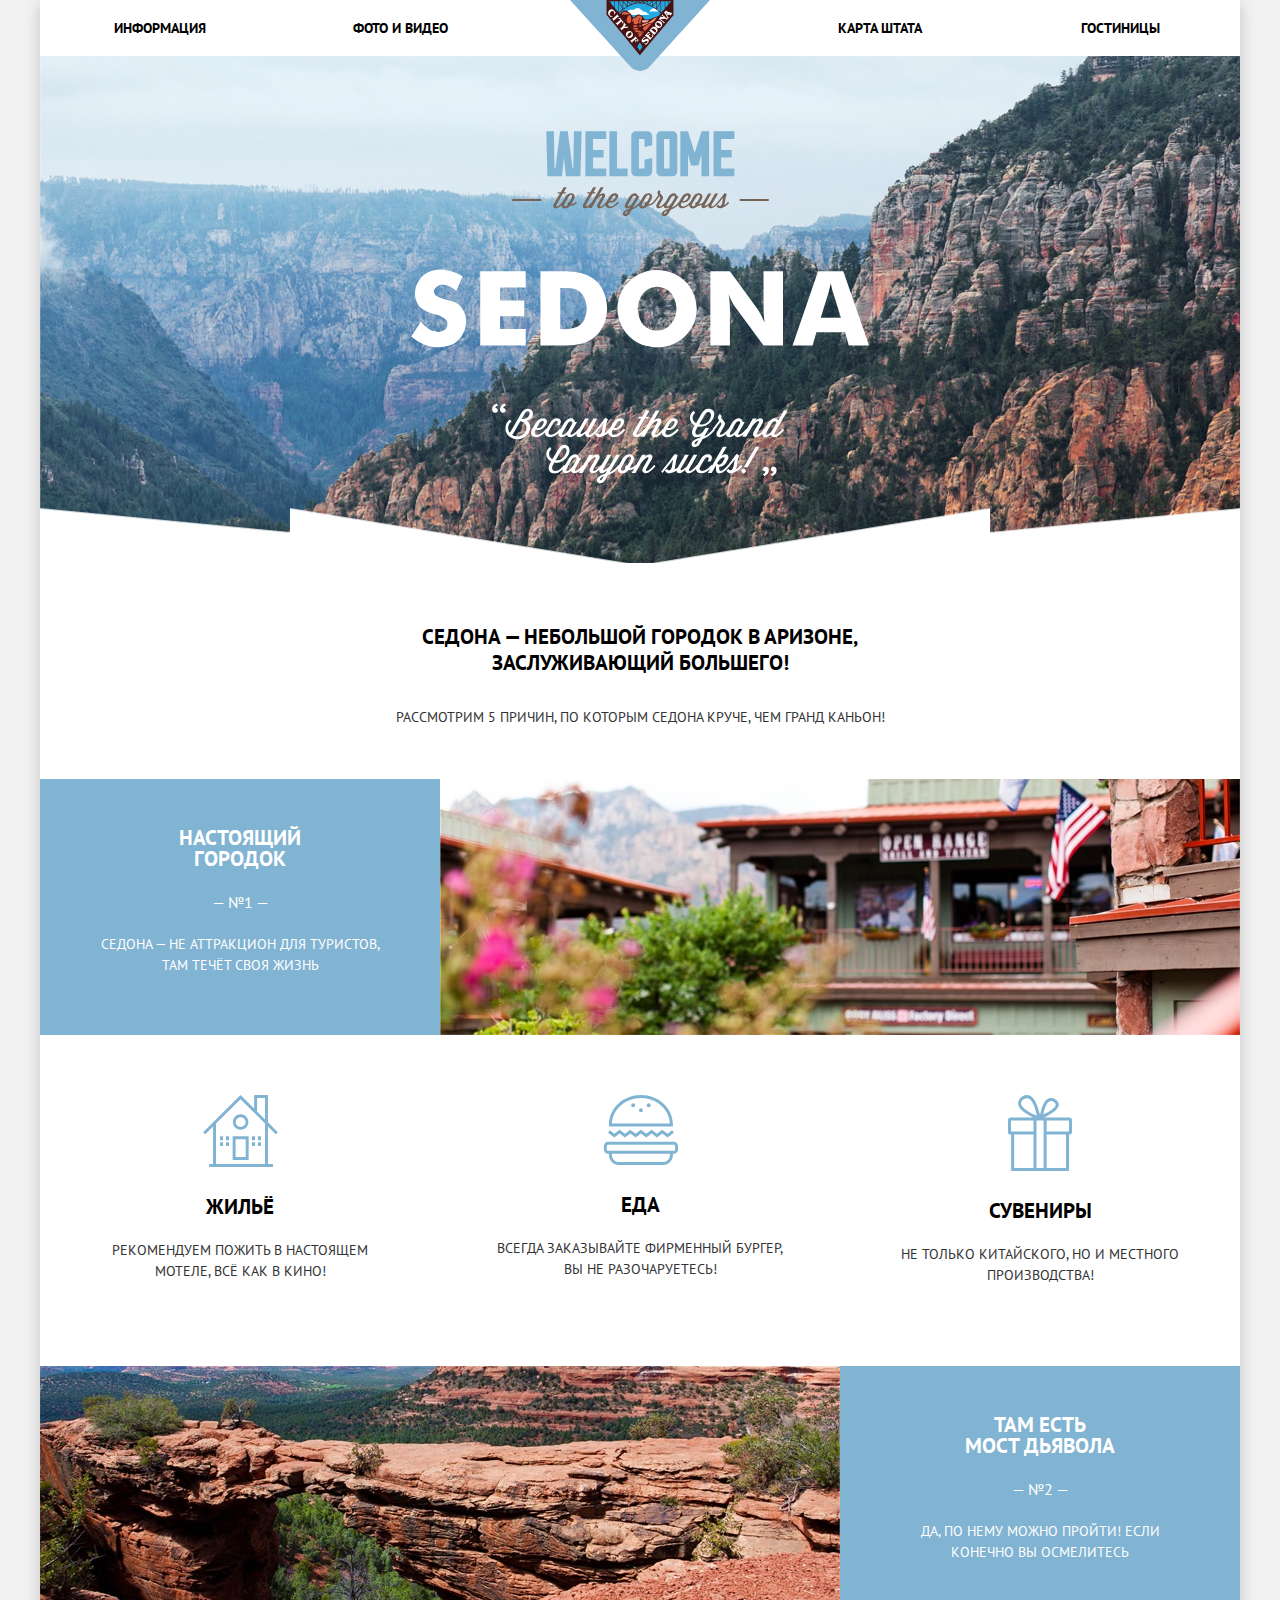
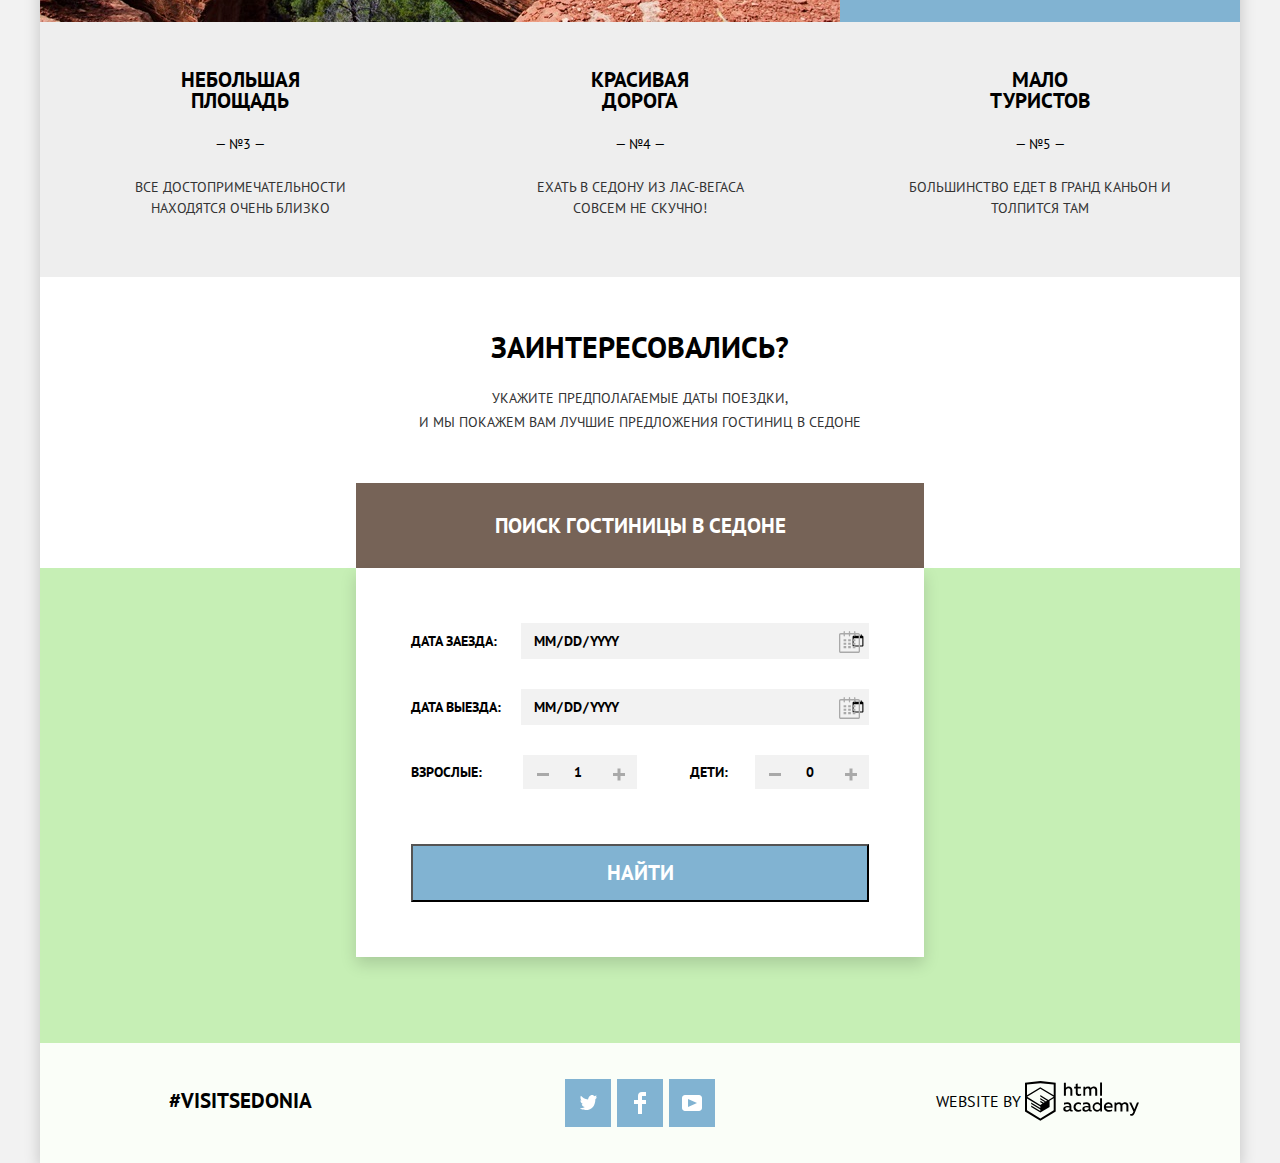
==== index.html @ 9c349205 "подготовил к защите" ====
<!DOCTYPE html>
<html lang="ru">
<head>
  <meta charset="utf-8">
  <title>HTML Academy: Седона главная</title>
  <link href="https://fonts.googleapis.com/css?family=PT+Sans:400,700&display=swap&subset=cyrillic" rel="stylesheet">
  <link rel="stylesheet" href="css/normalize.css">
  <link rel="stylesheet" href="css/style.min.css">

</head>

<body>
  <div class="centred">
    <header class="main-header">
      <a class="logo-navigation">
        <img src="img/logo.svg" width="140" height="71" alt="логотип Седония">
      </a>

      <nav class="navigation">
        <ul class="main-navigation">
          <li class="site-navigation"><a href="info.html">Информация</a></li>
          <li class="site-navigation"><a href="#">Фото и видео</a></li>
          <li class="site-navigation"><a href="#">Карта штата</a></li>
          <li class="site-navigation"><a href="inner.html">Гостиницы</a></li>
        </ul>
      </nav>
    </header>

    <main class="container">
      <section class="main-intro">
        <img src="img/welcome.svg" width="459" height="353" alt="Добро пожаловать в Седону">
      </section>

      <section class="features-sedona">
        <h1>Седона — небольшой городок в Аризоне, заслуживающий большего!</h1>
        <p>Рассмотрим 5 причин, по которым Седона круче, чем гранд каньон!</p>
      </section>

      <div class="features">
        <section class="features-advantage">
          <div class="features-point-left">
            <h2 class="features-white">Настоящий городок</h2>
            <span class="features-white">— №1 —</span>
            <p>Седона — не аттракцион для туристов, там течёт своя жизнь</p>
          </div>
          <div class="features-foto">
            <img src="img/city1.jpg" width="800" height="256" alt="Настоящий городок">
          </div>
        </section>

        <section class="features-leisure">
          <ul class="features-leisure-list">
            <li class="features-leisure-item">
              <svg width="75" height="72" xmlns="http://www.w3.org/2000/svg">
                <g fill="#81B3D2" fill-rule="nonzero"><path d="M29.656 65.033h16V41.21h-16v23.823zm2.937-20.899h10.125V62.11H32.593V44.134z"/><path d="M72.771 39.253l2.076-2.068-9.908-9.865V0H51.127v13.567L37.5 0 .152 37.185l2.077 2.068 7.832-7.795v37.618H6.124V72h63.875v-2.924H64.94V31.458l7.831 7.795zM62.002 69.076H12.999V28.534L37.5 4.149l24.502 24.385v40.542zm0-44.682l-7.938-7.902V2.924h7.938v21.47z"/><path d="M29.906 27.08c0 4.261 3.47 7.713 7.75 7.713 4.279 0 7.75-3.452 7.75-7.713 0-4.259-3.471-7.713-7.75-7.713-4.281 0-7.75 3.454-7.75 7.713zm7.75-4.945c2.744 0 4.969 2.214 4.969 4.945 0 2.732-2.225 4.948-4.969 4.948-2.746 0-4.97-2.216-4.97-4.948 0-2.731 2.225-4.945 4.97-4.945zM17.061 41.21h3v3.919h-3V41.21zm5.938 0h3v3.919h-3V41.21zm-5.938 5.972h3v3.919h-3v-3.919zm5.938 0h3v3.919h-3v-3.919zm25.999-5.972h3v3.919h-3V41.21zm5.938 0h3v3.919h-3V41.21zm-5.938 5.972h3v3.919h-3v-3.919zm5.938 0h3v3.919h-3v-3.919z"/></g>
              </svg>
              <h2>Жильё</h2>
              <p>Рекомендуем пожить в настоящем мотеле, всё как в кино!</p>
            </li>
            <li class="features-leisure-item">
              <svg width="75" height="70" xmlns="http://www.w3.org/2000/svg">
                <g fill="#81B3D2" fill-rule="nonzero"><path d="M70.854 46.71H5.051c-2.274 0-4.135 1.94-4.135 4.313v3.504c0 2.372 1.861 4.313 4.135 4.313h.93v1.053c0 5.536 4.341 10.065 9.648 10.065h44.646c5.306 0 9.648-4.529 9.648-10.065V58.84h.93c2.274 0 4.135-1.941 4.135-4.313v-3.504c0-2.373-1.86-4.313-4.134-4.313zm-3.848 13.184c0 3.871-3.019 7.021-6.73 7.021H15.629c-3.711 0-6.731-3.15-6.731-7.021v-1.053h58.107v1.053h.001zm5.065-5.367c0 .688-.558 1.271-1.218 1.271H5.051c-.66 0-1.217-.582-1.217-1.271v-3.504c0-.688.558-1.271 1.217-1.271h65.802c.66 0 1.218.582 1.218 1.271v3.504zM16.634 38.406l5.323 4.059 5.326-4.059 5.328 4.059 5.328-4.059 5.328 4.059 5.329-4.059 5.327 4.059 5.33-4.06 5.336 4.059 6.194-4.712-1.72-2.459-4.474 3.403-5.336-4.057-5.33 4.056-5.327-4.057-5.329 4.057-5.328-4.057-5.328 4.057-5.328-4.057-5.325 4.057-5.323-4.057-5.327 4.057-4.467-3.401-1.721 2.457 6.188 4.714 5.326-4.059zm-7.656-6.862h60.877c.041-.619.069-1.241.069-1.87 0-.394-.016-.783-.032-1.173C69.227 12.657 55.186 0 37.952 0 20.719 0 6.677 12.657 6.013 28.501c-.017.39-.032.78-.032 1.173 0 .629.028 1.251.07 1.87h2.927zM37.952 3.043c15.591 0 28.35 11.316 29.021 25.458H8.931c.673-14.142 13.43-25.458 29.021-25.458z"/><ellipse cx="37.952" cy="15.26" rx="1.945" ry="2.03"/><ellipse cx="30.172" cy="10.23" rx="1.946" ry="2.03"/><ellipse cx="45.732" cy="10.23" rx="1.946" ry="2.03"/></g>
              </svg>
              <h2>Еда</h2>
              <p>Всегда заказывайте фирменный бургер, вы не разочаруетесь!</p>
            </li>
            <li class="features-leisure-item">
              <svg width="64" height="76" xmlns="http://www.w3.org/2000/svg">
                <path d="M61.097 22.501H36.312C50.125 15.602 51.229 11.25 50.72 8.816c-1.162-3.963-5.692-7.023-10.002-5.407-5.569 2.089-7.137 10.388-8.644 16.387-1.924-6.07-3.784-13.814-8.136-17.737C22.677.921 20.843-.205 18.175.031c-4.026.356-9.802 5.382-7.458 10.981 2.251 5.378 9.687 8.777 14.578 11.489H2.879A2.882 2.882 0 0 0 0 25.37v11.322a2.882 2.882 0 0 0 2.879 2.869h.274V76h57.841V39.561h.103a2.882 2.882 0 0 0 2.88-2.869V25.37a2.882 2.882 0 0 0-2.88-2.869zM42.413 5.944c2.103-.31 4.982 1.299 5.255 3.209.393 2.756-3.4 5.255-5.086 6.421-2.523 1.744-4.928 2.643-7.287 4.055.884-3.69 2.549-13.011 7.118-13.685zm-22.882 9.968c-2.225-1.485-6.544-4.431-6.44-7.771.112-3.595 5.743-6.57 8.814-3.886 3.856 3.371 5.713 11.105 7.119 16.557-3.249-1.539-6.328-2.788-9.493-4.9zm5.972 57.114H6.136V39.561h19.368v33.465h-.001zm0-36.502H3.046V25.538h22.457v10.986zm10.157 0v36.503h-7.174V25.538h7.174v10.986zm22.351 36.502H38.644V39.561h19.367v33.465zm2.92-36.502H38.644V25.538h22.287v10.986z" fill="#81B3D2" fill-rule="evenodd"/>
              </svg>
              <h2>Сувениры</h2>
              <p>Не только китайского, но и местного производства!</p>
            </li>
          </ul>
        </section>

        <section class="features-advantage">
          <div class="features-point-right">
            <h2 class="features-white">Там есть <br>Мост дьявола</h2>
            <span class="features-white">— №2 —</span>
            <p>Да, по нему можно пройти! Если конечно вы осмелитесь</p>
          </div>
          <div class="features-foto">
            <img src="img/city2.jpg" width="800" height="256" alt="Мост дьявола">
          </div>
        </section>

        <section class="features-leisure last">
          <ul class="features-leisure-last">
            <li class="features-leisure-item">
              <h2>Небольшая площадь</h2>
              <span>— №3 —</span>
              <p>Все достопримечательности находятся очень близко</p>
            </li>
            <li class="features-leisure-item">
              <h2>Красивая дорога</h2>
              <span>— №4 —</span>
              <p>Ехать в Седону из Лас-Вегаса совсем не скучно!</p>
            </li>
            <li class="features-leisure-item">
              <h2>Мало туристов</h2>
              <span>— №5 —</span>
              <p>Большинство едет в гранд каньон и толпится там</p>
            </li>
          </ul>
        </section>
      </div>


      <section class="features-interest">
        <h2>Заинтересовались?</h2>
        <p>Укажите предполагаемые даты поездки, <br>и мы покажем вам лучшие предложения гостиниц в седоне</p>
      </section>

      <section class="search-hotel">
        <a><h2 class="features-white">Поиск гостиницы в седоне</h2></a>

        <form class="search search-show" action="index.html" method="post">
          <label for="arrival" class="select-date">Дата заезда:</label>
          <input id="arrival" type="date" name="date-in" value="">

          <label for="departure" class="select-date">Дата выезда:</label>
          <input id="departure" type="date" name="date-out" value="">

          <div class="persons-mature">
            <label for="mature" class="search-data">Взрослые:</label>
            <button class="button-plus" type="button" value="2">Добавить</button>
            <input id="mature" type="number" name="mature" min="1" step="1" value="1">
            <button class="button-minus" type="button">Отнять</button>
          </div>

          <div class="persons-child">
            <label for="child" class="search-data ">Дети:</label>
            <button class="button-plus" type="button">Добавить</button>
            <input id="child" type="number" name="child" min="0" step="1" value="0">
            <button class="button-minus" type="button">Отнять</button>
          </div>
          <button class="button-search" type="submit" name="search">Найти</button>
        </form>
      </section>

      <section class="map">
        <h3 class="visually-hidden">Карта Седоны</h3>
        <iframe class="map-sedona" src="https://www.google.com/maps/embed?pb=!1m18!1m12!1m3!1d104770.38018730558!2d-111.86517855273749!3d34.85435832354931!2m3!1f0!2f0!3f0!3m2!1i1024!2i768!4f13.1!3m3!1m2!1s0x872da132f942b00d%3A0x5548c523fa6c8efd!2z0KHQtdC00L7QvdCwLCDQkNGA0LjQt9C-0L3QsCA4NjMzNiwg0KHQqNCQ!5e0!3m2!1sru!2sru!4v1558952147053!5m2!1sru!2sru"  style="border:0" allowfullscreen></iframe>
      </section>
    </main>

    <footer class="main-footer-index">
      <p class="footer-link">
        <a href="#">#visitsedonia</a>
      </p>
      <ul class="footer-social">
        <li class="social-button">
          <a href="#"><span class="visually-hidden">Твиттер</span>
            <svg width="17" height="17" xmlns="http://www.w3.org/2000/svg"><path d="M10.95 1.144c1.685-.496 2.984.27 3.577 1.179.673-.231 1.331-.481 2.011-.708a2.345 2.345 0 0 1-.857 1.768c.685.17 1.304-.491 1.304-.491-.169 1-1.006 1.788-1.563 2.024-.231 6.75-3.175 11.217-10.077 11.082h-.446c-.41 0-4.164-.46-4.898-1.887 2.271.196 3.893-.422 4.693-1.177-.96-.3-2.679-.477-2.979-2.95.349.106.564.228 1.19.119C1.705 9.247.374 8.53.448 6.33c.285.328 1.067.536 1.34.472-.703-.241-1.97-3.36-.894-4.952 1.818 1.854 3.735 3.606 7.152 3.773.208-2.293 1.137-3.83 2.904-4.479z" fill-rule="nonzero"/>
            </svg>
          </a>
        </li>
        <li class="social-button">
          <a href="#"><span class="visually-hidden">Фейсбук</span>
            <svg width="12" height="22" xmlns="http://www.w3.org/2000/svg"><path d="M12 4V0H8a4 4 0 0 0-4 4v4H0v4h4v10h4V12h4V8H8V4h4z" fill-rule="nonzero"/>
            </svg>
          </a>
        </li>
        <li class="social-button">
          <a href="#"> <span class="visually-hidden">ютюб</span>
            <svg width="20" height="16" xmlns="http://www.w3.org/2000/svg">
              <path d="M17 0H3C1.35 0 0 1.35 0 3v10c0 1.65 1.35 3 3 3h14c1.65 0 3-1.35 3-3V3c0-1.65-1.35-3-3-3zM6.027 11.998V4.002L15.014 8l-8.987 3.998z" fill-rule="nonzero"/>
            </svg>
          </a>
        </li>
      </ul>

      <div class="footer-copyright">
        <a href="https://htmlacademy.ru"> <span class="visually-hidden">Лого htmlacademy</span>
          <span class="footer-by">Website by</span>

            <svg width="114" height="40" xmlns="http://www.w3.org/2000/svg">
              <path d="M47.066 29.06c.197-.009.392-.045.58-.108v1.435c-.398.153-.82.23-1.245.226a1.758 1.758 0 0 1-1.762-1.079 5.035 5.035 0 0 1-3.313 1.165c-1.593 0-3.07-.895-3.07-2.75 0-2.299 2.11-3.011 3.914-3.011.77.012 1.537.103 2.29.27v-.324c0-1.079-.802-1.91-2.31-1.91a7.681 7.681 0 0 0-3.166.69v-1.833c1.084-.38 2.22-.58 3.366-.594 2.49 0 4.02 1.209 4.02 3.938v3.237a.592.592 0 0 0 .128.429c.097.12.237.194.388.208h.18v.01zm-6.795-1.22c.027.389.205.75.495 1.004.289.253.666.378 1.045.345h.117a3.537 3.537 0 0 0 2.542-1.079v-1.532a10.038 10.038 0 0 0-1.91-.227c-1.054 0-2.278.356-2.278 1.49h-.01zm13.04-6.592a5.183 5.183 0 0 1 2.712.69v1.856a4.237 4.237 0 0 0-2.427-.755 2.885 2.885 0 0 0-2.658 1.427 3.025 3.025 0 0 0 0 3.07 2.885 2.885 0 0 0 2.658 1.426 5.185 5.185 0 0 0 2.564-.69v1.845a6.49 6.49 0 0 1-2.912.615c-2.443.16-4.552-1.732-4.716-4.23v-.442a4.722 4.722 0 0 1 1.23-3.34 4.514 4.514 0 0 1 3.18-1.472h.401-.032zm12.84 7.811c.198-.008.393-.044.58-.107v1.435c-.397.153-.82.23-1.244.226a1.758 1.758 0 0 1-1.762-1.079 5.035 5.035 0 0 1-3.313 1.165c-1.593 0-3.07-.895-3.07-2.75 0-2.299 2.11-3.011 3.914-3.011.77.012 1.537.103 2.29.27v-.324c0-1.079-.802-1.91-2.311-1.91a7.681 7.681 0 0 0-3.165.69v-1.833c1.084-.38 2.22-.58 3.365-.594 2.49 0 4.02 1.209 4.02 3.938v3.237a.592.592 0 0 0 .129.429c.097.12.237.194.388.208h.18v.01zm-6.794-1.219c.027.391.206.754.498 1.008.292.254.671.377 1.053.34h.116a3.537 3.537 0 0 0 2.543-1.078v-1.532a10.038 10.038 0 0 0-1.91-.227c-1.118 0-2.279.356-2.279 1.49h-.021zm17.661-10.52v13.164h-1.74v-1.425a4.061 4.061 0 0 1-3.366 1.662c-2.437-.168-4.33-2.239-4.33-4.737 0-2.497 1.893-4.568 4.33-4.736a3.98 3.98 0 0 1 3.165 1.403v-5.33h1.941zm-4.779 5.633c-1.608 0-2.912 1.333-2.912 2.978 0 1.644 1.304 2.977 2.912 2.977a3.015 3.015 0 0 0 2.828-1.877v-2.158a3.068 3.068 0 0 0-2.807-1.866l-.021-.054zm11.11-1.705c3.492 0 4.705 2.891 4.135 5.492h-6.562c.222 1.618 1.762 2.276 3.366 2.276a6.327 6.327 0 0 0 2.785-.636v1.726c-1 .436-2.08.646-3.165.615-2.67 0-5.012-1.532-5.012-4.769a4.572 4.572 0 0 1 1.145-3.268 4.37 4.37 0 0 1 3.076-1.468h.232v.032zm.095 1.661c-1.322-.099-2.474.915-2.575 2.266v.065h4.906a2.186 2.186 0 0 0-.614-1.71 2.083 2.083 0 0 0-1.675-.62h-.042zm6.045 7.553v-8.966h1.74v1.079a3.982 3.982 0 0 1 2.934-1.37 3 3 0 0 1 2.785 1.51c.793-.882 1.9-1.399 3.07-1.435a3.191 3.191 0 0 1 2.489 1.01c.647.69.971 1.631.887 2.583v5.61h-2.004v-5.556a1.743 1.743 0 0 0-.366-1.262 1.667 1.667 0 0 0-1.132-.626h-.275a2.937 2.937 0 0 0-2.184 1.208v6.237H95.43v-5.557a1.742 1.742 0 0 0-.38-1.266 1.666 1.666 0 0 0-1.15-.611h-.21a3.152 3.152 0 0 0-2.333 1.392v6.074h-1.825l-.042-.054zm22.483-8.988h2.005l-4.126 10.207c-.95 2.342-2.205 3.086-3.534 3.086a4.917 4.917 0 0 1-1.16-.15v-1.695c.29.09.593.133.896.13.95 0 1.667-.69 2.184-2.05l.18-.454-4.22-9.063h2.11l3.017 6.787 2.648-6.798zM40.862 1.633v5.135a3.976 3.976 0 0 1 2.849-1.23 3.387 3.387 0 0 1 2.614 1.007 3.55 3.55 0 0 1 1.015 2.662v5.556h-1.973V9.466a1.984 1.984 0 0 0-.41-1.44 1.899 1.899 0 0 0-1.289-.718h-.316a3.081 3.081 0 0 0-2.448 1.5v5.955H38.9V1.633h2.004-.042zm11.827.917v3.237h3.165v1.726H52.69v4.11c0 1.188.528 1.576 1.667 1.576.611 0 1.217-.12 1.783-.356v1.726a7.03 7.03 0 0 1-2.332.378 2.653 2.653 0 0 1-2.197-.743 2.786 2.786 0 0 1-.82-2.213v-4.5h-1.646V5.733h1.583v-2.72l1.962-.463zm5.697 12.203V5.754h1.752v1.08a3.983 3.983 0 0 1 2.922-1.382 2.998 2.998 0 0 1 2.743 1.435c.793-.882 1.9-1.4 3.07-1.435.94-.037 1.85.347 2.491 1.052.64.704.949 1.66.843 2.617v5.62h-2.004V9.186a1.743 1.743 0 0 0-.366-1.262 1.667 1.667 0 0 0-1.132-.626h-.243a2.937 2.937 0 0 0-2.184 1.209v6.236h-2.005V9.185a1.743 1.743 0 0 0-.365-1.262 1.667 1.667 0 0 0-1.133-.626h-.242A3.152 3.152 0 0 0 60.2 8.69v6.074h-1.815v-.01zM75.088 1.622h1.93v13.11h-1.93V1.621zM15.52.057h-.17L0 1.72v28.775l15.35 9.344 15.352-9.344V1.72L15.52.057zm13.188 29.24L15.35 37.432 2.005 29.318V17.515l13.283 8.092v1.424l-9.105-5.503v1.414l9.157 5.621v1.5l-9.147-5.567v1.456l9.158 5.621 9.232-5.653v-6.107l4.114-2.492v11.997l.01-.021zm0-13.52l-3.672 2.159-1.688 1.078-8.04-4.93v1.413l6.848 4.23-.148.097-1.055.582-5.665-3.452v1.445l4.473 2.72-1.055.722-3.376-2.05v1.414l2.215 1.338-2.247 1.36-13.188-8.04L15.31 7.73l13.399 8.049zm0-1.424l-13.42-8.08-13.273 8.08V3.563L15.361 2.13l13.347 1.435v10.79z" fill-rule="nonzero"/>
            </svg>

        </a>
      </div>

    </footer>
  </div>

  <script src="js/script.min.js"></script>
</body>


</html>
---- css/style.min.css ----
@keyframes hide{0%{transform:rotate(0deg) scale(1);opacity:1}to{transform:rotate(360deg) scale(0);opacity:0}}@keyframes show{0%{transform:rotate(360deg) scale(0);opacity:0}to{transform:rotate(0deg) scale(1);opacity:1}}body{margin:0;font-family:"PT Sans",Arial,sans-serif;font-weight:400;line-height:21px;color:#000;text-align:center;text-transform:uppercase;background-color:#f2f2f2}.centred{width:1200px;margin:0 auto;box-shadow:0 5px 15px 0 rgba(0,1,1,.2)}a{text-decoration:none}.visually-hidden:not(:focus):not(:active),input[type=checkbox].visually-hidden,input[type=radio].visually-hidden{position:absolute;width:1px;height:1px;margin:-1px;border:0;padding:0;white-space:nowrap;clip-path:inset(100%);clip:rect(0 0 0 0);overflow:hidden}img{max-width:100%;height:auto}.main-header{position:relative;background-color:#fff}.logo-navigation{display:block;position:absolute;left:50%;margin-left:-70px}.features-leisure-list,.footer-social,.main-navigation{list-style:none}.main-navigation{font-size:14px;font-weight:700;line-height:26px;width:1200px;margin:0;padding:0;display:flex;flex-wrap:wrap}.main-navigation a{color:#000}.main-navigation a:hover{color:#81b3d2}.main-navigation a:active{color:rgba(0,0,0,.3)}.site-navigation,.site-navigation-current{padding:15px 0;width:240px;text-align:center}.site-navigation:nth-child(2){margin-right:240px}.site-navigation-current a,.site-navigation-current a:active,.site-navigation-current a:hover{color:#766357}.container,.container-inner{background-color:#fff}.main-intro{background-image:url(../img/bg-photo.jpg);background-repeat:no-repeat;background-color:#81b3d2;width:1200px;padding:75px 0 74px}.features-sedona{padding:47px 320px 31px}.features-sedona h1{margin:0;padding:14px 0;font-size:21px;font-weight:700;line-height:26px}.features-sedona p{margin:0;padding:14px 0 18px;font-size:14px;line-height:26px;color:#333}.features{display:flex;flex-direction:column}.features-advantage{background-color:#81b3d2;color:#fff}.features-point-left{padding:45px 40px}.features-point-left,.features-point-right,form.search{width:400px;box-sizing:border-box}.features-point-left{float:left}.features-point-right{float:right;padding:45px 40px 0}.features-foto{line-height:0}.features-advantage h2,.features-leisure h2{margin:0;padding:3px 55px 23px;font-size:21px;font-weight:700}.features-leisure h2{padding:40px 55px 23px}.features-leisure{font-size:0;line-height:0}.features-advantage p,.features-leisure p{font-size:14px;line-height:21px;color:#fff;margin:0;padding:21px 9px 0}.features-leisure p{color:#333;padding:10px 50px 0}.features-leisure-list{padding:60px 0 80px}.features-leisure-last,.features-leisure-list{margin:0;display:flex;flex-wrap:wrap}.features-leisure-item{width:400px}.features-interest{padding:31px 350px 49px}.features-interest h2{margin:0;font-size:30px;line-height:78px}.features-interest p{margin:0;font-size:14px;line-height:24px;color:#333}.last{background-color:#eee}.features-leisure-last{padding:47px 0 58px}.last h2{padding:0 130px 23px;line-height:21px}.last span{font-size:14px;line-height:21px}.last p{padding:22px 69px 0}.search-hotel{width:568px;margin:0 auto;position:relative}.search-hotel h2{font-size:21px;color:#fff;background-color:#766357;margin:0;padding-top:32px;padding-bottom:32px;cursor:pointer}.search-hotel h2:hover{background-color:#604e43}.search-hotel h2:active{background-color:#503e33;color:rgba(255,255,255,.3)}form.search{width:568px;display:flex;flex-wrap:wrap;justify-content:space-between;align-items:center;position:absolute;padding:55px;background-color:#fff;color:#000;box-shadow:0 7px 15px 0 rgba(0,1,1,.15)}form.search-hide{animation-name:hide;animation-duration:2s;animation-fill-mode:forwards}form.search-show{animation-name:show;animation-duration:2s}.search-data,.search-hotel input,.select-date{font-size:14px;line-height:26px;font-weight:700}.search-data,.select-date{position:relative;padding-bottom:30px}.select-date::after{content:"";position:absolute;width:21px;height:23px;top:2px;left:428px;background-color:transparent;background-image:url("data:image/svg+xml,%3Csvg width='21' height='23' xmlns='http://www.w3.org/2000/svg'%3E%3Cg fill='%23A9A9A9' fill-rule='nonzero'%3E%3Cpath d='M19.251 3.025h-2.845V1.648c0-.381-.294-.689-.656-.689-.363 0-.656.308-.656.689v1.377h-3.938V1.648c0-.381-.294-.689-.655-.689-.363 0-.657.308-.657.689v1.377H5.906V1.648c0-.381-.294-.689-.656-.689-.363 0-.657.308-.657.689v1.377H1.75C.784 3.025 0 3.847 0 4.862v16.302C0 22.179.784 23 1.75 23h17.501c.966 0 1.749-.821 1.749-1.836V4.862c0-1.015-.783-1.837-1.749-1.837zm.437 18.139a.448.448 0 0 1-.437.459H1.75a.45.45 0 0 1-.438-.459V4.862a.45.45 0 0 1 .438-.459h2.844v1.378c0 .381.294.689.657.689.362 0 .656-.308.656-.689V4.403h3.938v1.378c0 .381.294.689.657.689.361 0 .655-.308.655-.689V4.403h3.938v1.378c0 .381.293.689.656.689.362 0 .656-.308.656-.689V4.403h2.845c.241 0 .437.206.437.459v16.302h-.001z'/%3E%3Cpath d='M4.594 9.225h2.625v2.066H4.594V9.225zm0 3.443h2.625v2.067H4.594v-2.067zm0 3.444h2.625v2.066H4.594v-2.066zm4.594 0h2.625v2.066H9.188v-2.066zm0-3.444h2.625v2.067H9.188v-2.067zm0-3.443h2.625v2.066H9.188V9.225zm4.593 6.887h2.625v2.066h-2.625v-2.066zm0-3.444h2.625v2.067h-2.625v-2.067zm0-3.443h2.625v2.066h-2.625V9.225z'/%3E%3C/g%3E%3C/svg%3E")}.search-hotel input{width:334px;padding-top:2px;padding-bottom:2px;padding-left:10px;margin:0 0 30px;text-transform:uppercase;background-color:#f2f2f2;color:#000;border:2px solid #f2f2f2;cursor:text}.search-hotel input:hover{background-color:#ebebeb;border-color:#ebebeb}.search-hotel input:active{background-color:#fff;border:2px solid #e5e5e5}.persons-child,.persons-mature{display:flex;justify-content:space-between;align-items:center;position:relative;padding-bottom:25px}.persons-mature{width:226px}.persons-child input,.persons-mature input{box-sizing:border-box;width:114px;padding-right:0;text-align:center}.button-minus,.button-plus{position:absolute;font-size:0;width:38px;height:38px;top:0;right:0;border:0;background-color:transparent;cursor:pointer}.button-minus{right:76px}.button-minus::after,.button-plus::after,.button-plus::before{content:"";position:absolute;width:12px;height:3px;background-color:#a9a9a9;top:18px;left:14px}.button-plus::before{transform:rotate(90deg)}.persons-child{width:179px}.button-search{background-color:#81b3d2;font-size:21px;font-weight:700;color:#fff;height:58px;text-transform:uppercase;flex-grow:1}.button-search:hover{background-color:#669ec0}.footer-index{padding:0;margin:0;position:relative}.map{font-size:0;line-height:0;margin-bottom:-120px;background-color:#c6efb5}.map-sedona{width:1200px;height:595px}.main-footer-index{position:relative;z-index:5}.main-footer,.main-footer-index{display:flex;justify-content:space-between;padding:36px 0;margin:0;background-color:rgba(255,255,255,.9)}.footer-index .main-footer{position:absolute;bottom:0;left:0}.footer-copyright,.footer-link{margin:0;width:400px;padding:0}.footer-link{font-size:21px;line-height:26px;font-weight:700;padding-top:9px;padding-bottom:13px}.footer-copyright a,.footer-link a,.main-footer a{color:#000}.footer-social,.social-button{display:flex;justify-content:center}.footer-social{padding:0;width:400px;margin:0}.social-button{align-items:center;width:46px;background-color:#81b3d2;font-size:0;line-height:0;margin:0 3px}.social-button:hover{background-color:#669ec0}.social-button svg{fill:#fff}.social-button:active svg{opacity:.3}.footer-copyright a{display:flex;justify-content:center;padding-top:2px;padding-right:5px}.footer-by{width:85px;padding-top:10px;padding-right:4px}.footer-copyright svg{fill:#000}.footer-copyright:hover svg,.search-range-current svg{fill:#81b3d2}.footer-copyright:active svg{fill:#bdbbbc}.container-inner{text-align:left}.search-inner{background-image:url(../img/inner-background.jpg);background-repeat:no-repeat;background-color:#81b3d2;color:#fff;line-height:0;box-sizing:border-box;padding:25px 72px 10px}.search-conditions{display:flex}.search-result .features-white-inner{margin:0;padding-top:13px;padding-bottom:35px}.search-price .features-white-inner{margin:0;padding-top:13px;padding-bottom:20px}.search-request-choice input{position:absolute;width:1px;height:1px;overflow:hidden;clip:rect(0 0 0 0)}.search-request-choice{padding-left:40px;padding-bottom:20px}.icon-check{position:absolute;width:27px;height:23px;margin-left:-40px;background-image:url(../img/checkbox-off.svg);background-repeat:no-repeat}.choice-check:checked+.icon-check{position:absolute;width:27px;height:23px;margin-left:-40px;background-image:url(../img/checkbox-on.svg);background-repeat:no-repeat}.choice-check:disabled+.icon-check{position:absolute;width:27px;height:23px;margin-left:-40px;background-image:url(../img/checkbox-dis-off.svg);background-repeat:no-repeat}.choice-check:checked:disabled+.icon-check{position:absolute;width:27px;height:23px;margin-left:-40px;background-image:url(../img/checkbox-dis-on.svg);background-repeat:no-repeat}.price-range{width:315px;height:32px;border:2px solid #fff;position:relative;font-size:0}.price-range::after{content:"";position:absolute;width:2px;height:22px;background-color:#fff;top:50%;left:50%;transform:translate(-50%,-50%)}.price-range label{display:inline-block;font-size:14px;line-height:38px;vertical-align:top;cursor:pointer}.price-range .max,.price-range .min{width:82px;padding-left:65px}.price-range input{width:50px;margin:0;color:#fff;background:0 0;border:0}.slider{padding-top:16px;position:relative;cursor:pointer}.slider .line{width:318px;height:2px;background-color:rgba(255,225,225,.3)}.line-inside{width:262px;height:2px;background-color:#fff}.slider-max::before,.slider-min::after{content:"";position:absolute;width:20px;height:22px;background-image:url(../img/filter-button.svg);top:50%;margin-top:-2px}.slider-max::before{left:0}.slider-min::after{right:14%}.slider-max:hover::before,.slider-min:hover::after{transform:scale(1.1)}.show{display:block;box-sizing:border-box;margin:32px 83px 0;padding:6px 35px;width:137px;height:36px;font-size:14px;color:#fff;text-transform:uppercase;text-align:center;background-color:transparent;border:2px solid #fff}.search-result{width:255px;display:flex;flex-direction:column}.search-request-choice{line-height:25px;font-size:14px}.search-conditions h3{font-size:16px;font-weight:700;display:flex;padding-bottom:10px}.search-sort ul{list-style:none;padding-left:35px}.search-find a,.search-sort a{color:#000}.search-price{width:318px;margin-left:auto}.search-price button,.search-price p{font-size:14px;text-align:center}.search-price button{border:2px solid #fff}.search-price button:hover{color:#000;border:2px solid #fff;background-color:#fff}.search-find{margin:0;font-size:21px;line-height:26px}.search-find a:hover{color:#81b3d2}.search-find a:active{color:rgba(0,0,0,.3)}.search-sort{font-size:12px;line-height:18px;padding:0 72px;display:flex}h3.search-find{width:135px;margin:0;padding:30px 30px 30px 0}.search-sort p{width:80px;margin:0;padding-top:36px;padding-bottom:32px}.search-select{margin:0}.search-range,.search-select{display:flex;padding-top:36px;padding-bottom:32px}.search-select{flex-wrap:wrap}.search-select li{padding-right:33px}.search-range{margin:0 0 0 auto}.search-range li{padding-left:13px}.search-range-current svg:active,.search-range-current svg:hover{fill:#81b3d2}.search-range-passive svg{fill:#cacaca}.search-range-passive svg:hover{fill:#000}.search-range-passive svg:active{fill:#81b3d2}.find-result{display:flex;flex-direction:column}.hotel{display:flex;padding:27px 72px 31px;position:relative}.hotel img{width:135px;height:90px;background-color:#81b3d2;align-self:center}.hotel-price,.hotel-type,.hotel-wrapper{display:flex;flex-wrap:wrap;flex-direction:column}.hotel-wrapper{min-width:280px;padding-left:30px}.hotel h1{margin:0;padding-bottom:6px}.type-price{display:flex}.hotel-type{width:110px;padding-right:7px}.hotel-price{width:142px}.rating-wrapper{display:flex;flex-direction:column;justify-content:space-between;align-items:flex-end;margin-left:auto}.rating{width:110px}.rating p{margin:0;font-size:14px;background-color:#f2f2f2;padding-bottom:5px;padding-top:1px;text-align:center}.four-stars{width:91px}.three-stars{width:66px}.two-stars{width:42px}.stars{height:17px;background-image:url(../img/star.svg);background-repeat:space}.search-select-passive a{color:rgba(0,0,0,.3);border-bottom:1px dotted #81b3d2}.search-select-passive a:hover{color:#81b3d2;border-bottom:1px dotted #81b3d2}.search-select-passive a:active{color:#000;border-bottom:0}.search-select-current a,.search-select-current a:active,.search-select-current a:hover{color:#81b3d2}.hotel-price-preview{padding-bottom:12px;font-size:14px;color:#333}.hotel,.search-sort{border-bottom:1px solid #e5e5e5}.button-detail{font-size:14px;font-weight:700;text-align:center;margin:0;padding-top:2px;padding-bottom:4px;background-color:#81b3d2;color:#fff}.button-detail:hover{background-color:#669ec0}.button-reserve{background-color:#766357}.button-reserve:hover{background-color:#604e43}.button-detail:active,.button-reserve:active{color:rgba(225,225,225,.3)}
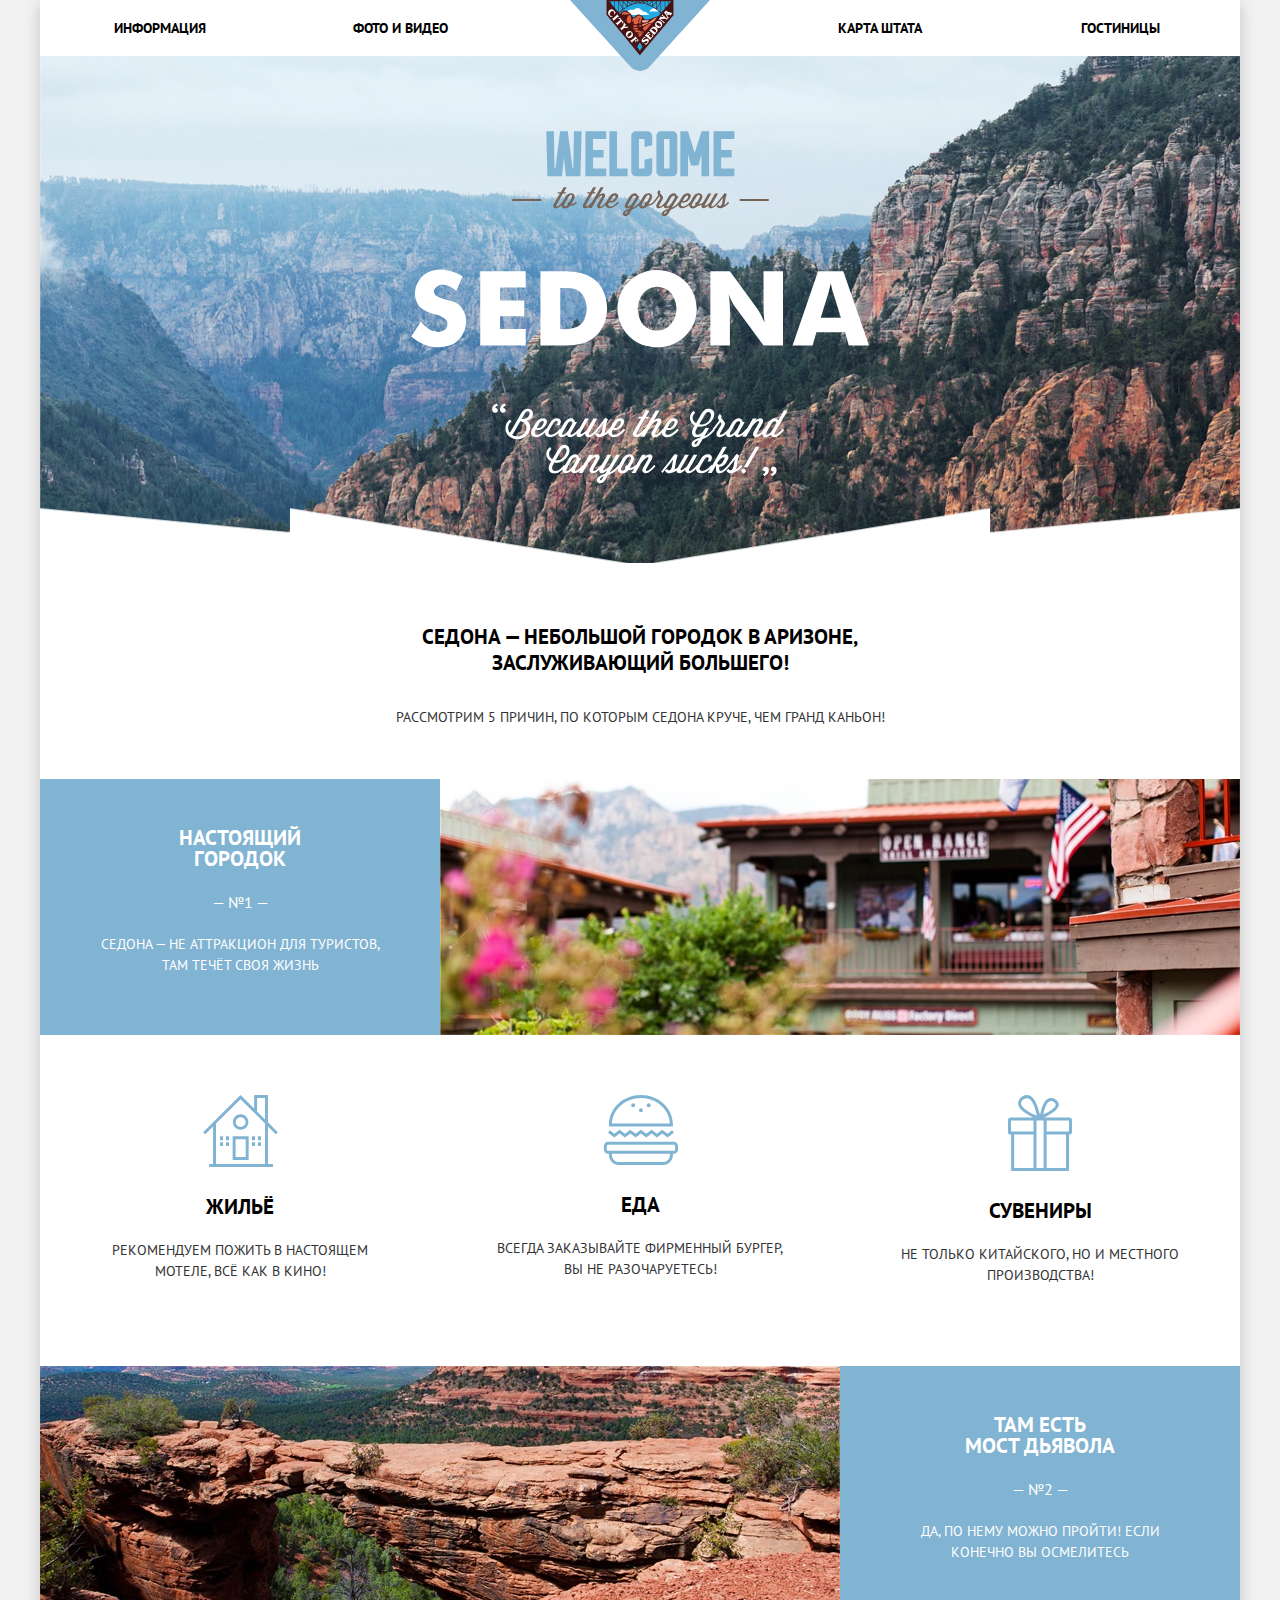
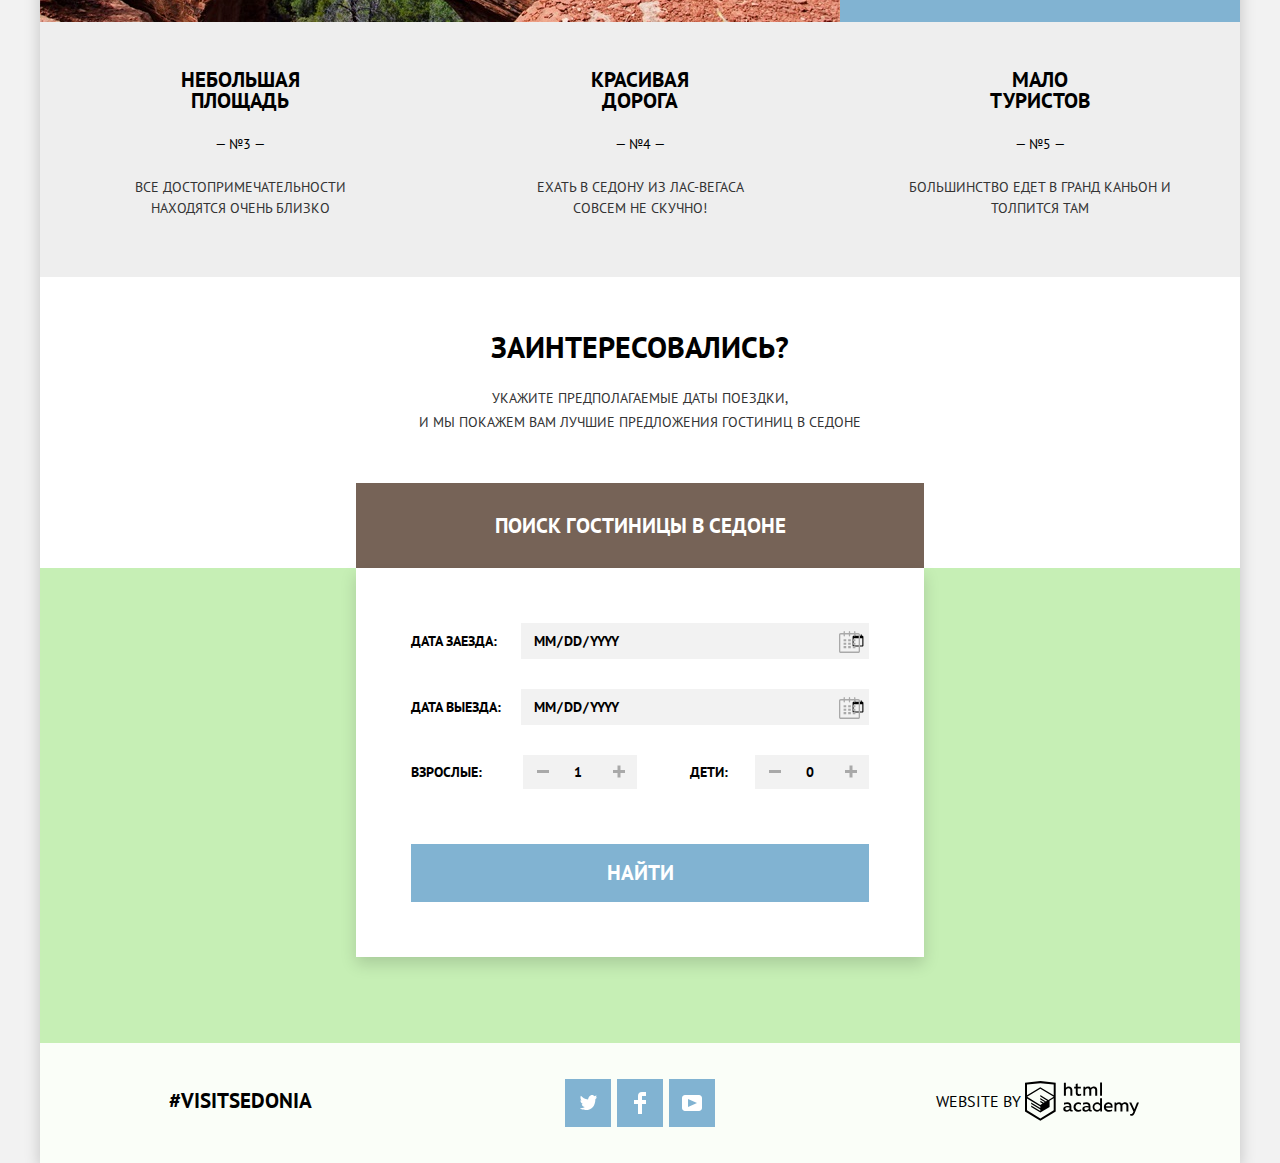
==== commit c5e6ae55: "внес последние правки" ====
--- a/index.html
+++ b/index.html
@@ -116,11 +116,20 @@
         <a><h2 class="features-white">Поиск гостиницы в седоне</h2></a>
 
         <form class="search search-show" action="index.html" method="post">
-          <label for="arrival" class="select-date">Дата заезда:</label>
-          <input id="arrival" type="date" name="date-in" value="">
-
-          <label for="departure" class="select-date">Дата выезда:</label>
-          <input id="departure" type="date" name="date-out" value="">
+          <label for="arrival" class="select-date">Дата заезда:
+            <span class="icon-calend">
+              <svg width="21" height="23" xmlns="http://www.w3.org/2000/svg"><g fill-rule="nonzero"><path d="M19.251 3.025h-2.845V1.648c0-.381-.294-.689-.656-.689-.363 0-.656.308-.656.689v1.377h-3.938V1.648c0-.381-.294-.689-.655-.689-.363 0-.657.308-.657.689v1.377H5.906V1.648c0-.381-.294-.689-.656-.689-.363 0-.657.308-.657.689v1.377H1.75C.784 3.025 0 3.847 0 4.862v16.302C0 22.179.784 23 1.75 23h17.501c.966 0 1.749-.821 1.749-1.836V4.862c0-1.015-.783-1.837-1.749-1.837zm.437 18.139a.448.448 0 0 1-.437.459H1.75a.45.45 0 0 1-.438-.459V4.862a.45.45 0 0 1 .438-.459h2.844v1.378c0 .381.294.689.657.689.362 0 .656-.308.656-.689V4.403h3.938v1.378c0 .381.294.689.657.689.361 0 .655-.308.655-.689V4.403h3.938v1.378c0 .381.293.689.656.689.362 0 .656-.308.656-.689V4.403h2.845c.241 0 .437.206.437.459v16.302h-.001z"/><path d="M4.594 9.225h2.625v2.066H4.594V9.225zm0 3.443h2.625v2.067H4.594v-2.067zm0 3.444h2.625v2.066H4.594v-2.066zm4.594 0h2.625v2.066H9.188v-2.066zm0-3.444h2.625v2.067H9.188v-2.067zm0-3.443h2.625v2.066H9.188V9.225zm4.593 6.887h2.625v2.066h-2.625v-2.066zm0-3.444h2.625v2.067h-2.625v-2.067zm0-3.443h2.625v2.066h-2.625V9.225z"/></g></svg>
+            </span>
+          </label>
+          <input id="arrival" type="date" name="date-in" value="24 апреля 2017">
+
+          <label for="departure" class="select-date">Дата выезда:
+            <span class="icon-calend">
+              <svg width="21" height="23" xmlns="http://www.w3.org/2000/svg"><g fill-rule="nonzero"><path d="M19.251 3.025h-2.845V1.648c0-.381-.294-.689-.656-.689-.363 0-.656.308-.656.689v1.377h-3.938V1.648c0-.381-.294-.689-.655-.689-.363 0-.657.308-.657.689v1.377H5.906V1.648c0-.381-.294-.689-.656-.689-.363 0-.657.308-.657.689v1.377H1.75C.784 3.025 0 3.847 0 4.862v16.302C0 22.179.784 23 1.75 23h17.501c.966 0 1.749-.821 1.749-1.836V4.862c0-1.015-.783-1.837-1.749-1.837zm.437 18.139a.448.448 0 0 1-.437.459H1.75a.45.45 0 0 1-.438-.459V4.862a.45.45 0 0 1 .438-.459h2.844v1.378c0 .381.294.689.657.689.362 0 .656-.308.656-.689V4.403h3.938v1.378c0 .381.294.689.657.689.361 0 .655-.308.655-.689V4.403h3.938v1.378c0 .381.293.689.656.689.362 0 .656-.308.656-.689V4.403h2.845c.241 0 .437.206.437.459v16.302h-.001z"/><path d="M4.594 9.225h2.625v2.066H4.594V9.225zm0 3.443h2.625v2.067H4.594v-2.067zm0 3.444h2.625v2.066H4.594v-2.066zm4.594 0h2.625v2.066H9.188v-2.066zm0-3.444h2.625v2.067H9.188v-2.067zm0-3.443h2.625v2.066H9.188V9.225zm4.593 6.887h2.625v2.066h-2.625v-2.066zm0-3.444h2.625v2.067h-2.625v-2.067zm0-3.443h2.625v2.066h-2.625V9.225z"/></g>
+              </svg>
+            </span>
+          </label>
+          <input id="departure" type="date" name="date-out" value="4 июля 2017">
 
           <div class="persons-mature">
             <label for="mature" class="search-data">Взрослые:</label>
--- a/css/style.min.css
+++ b/css/style.min.css
@@ -1 +1 @@
-@keyframes hide{0%{transform:rotate(0deg) scale(1);opacity:1}to{transform:rotate(360deg) scale(0);opacity:0}}@keyframes show{0%{transform:rotate(360deg) scale(0);opacity:0}to{transform:rotate(0deg) scale(1);opacity:1}}body{margin:0;font-family:"PT Sans",Arial,sans-serif;font-weight:400;line-height:21px;color:#000;text-align:center;text-transform:uppercase;background-color:#f2f2f2}.centred{width:1200px;margin:0 auto;box-shadow:0 5px 15px 0 rgba(0,1,1,.2)}a{text-decoration:none}.visually-hidden:not(:focus):not(:active),input[type=checkbox].visually-hidden,input[type=radio].visually-hidden{position:absolute;width:1px;height:1px;margin:-1px;border:0;padding:0;white-space:nowrap;clip-path:inset(100%);clip:rect(0 0 0 0);overflow:hidden}img{max-width:100%;height:auto}.main-header{position:relative;background-color:#fff}.logo-navigation{display:block;position:absolute;left:50%;margin-left:-70px}.features-leisure-list,.footer-social,.main-navigation{list-style:none}.main-navigation{font-size:14px;font-weight:700;line-height:26px;width:1200px;margin:0;padding:0;display:flex;flex-wrap:wrap}.main-navigation a{color:#000}.main-navigation a:hover{color:#81b3d2}.main-navigation a:active{color:rgba(0,0,0,.3)}.site-navigation,.site-navigation-current{padding:15px 0;width:240px;text-align:center}.site-navigation:nth-child(2){margin-right:240px}.site-navigation-current a,.site-navigation-current a:active,.site-navigation-current a:hover{color:#766357}.container,.container-inner{background-color:#fff}.main-intro{background-image:url(../img/bg-photo.jpg);background-repeat:no-repeat;background-color:#81b3d2;width:1200px;padding:75px 0 74px}.features-sedona{padding:47px 320px 31px}.features-sedona h1{margin:0;padding:14px 0;font-size:21px;font-weight:700;line-height:26px}.features-sedona p{margin:0;padding:14px 0 18px;font-size:14px;line-height:26px;color:#333}.features{display:flex;flex-direction:column}.features-advantage{background-color:#81b3d2;color:#fff}.features-point-left{padding:45px 40px}.features-point-left,.features-point-right,form.search{width:400px;box-sizing:border-box}.features-point-left{float:left}.features-point-right{float:right;padding:45px 40px 0}.features-foto{line-height:0}.features-advantage h2,.features-leisure h2{margin:0;padding:3px 55px 23px;font-size:21px;font-weight:700}.features-leisure h2{padding:40px 55px 23px}.features-leisure{font-size:0;line-height:0}.features-advantage p,.features-leisure p{font-size:14px;line-height:21px;color:#fff;margin:0;padding:21px 9px 0}.features-leisure p{color:#333;padding:10px 50px 0}.features-leisure-list{padding:60px 0 80px}.features-leisure-last,.features-leisure-list{margin:0;display:flex;flex-wrap:wrap}.features-leisure-item{width:400px}.features-interest{padding:31px 350px 49px}.features-interest h2{margin:0;font-size:30px;line-height:78px}.features-interest p{margin:0;font-size:14px;line-height:24px;color:#333}.last{background-color:#eee}.features-leisure-last{padding:47px 0 58px}.last h2{padding:0 130px 23px;line-height:21px}.last span{font-size:14px;line-height:21px}.last p{padding:22px 69px 0}.search-hotel{width:568px;margin:0 auto;position:relative}.search-hotel h2{font-size:21px;color:#fff;background-color:#766357;margin:0;padding-top:32px;padding-bottom:32px;cursor:pointer}.search-hotel h2:hover{background-color:#604e43}.search-hotel h2:active{background-color:#503e33;color:rgba(255,255,255,.3)}form.search{width:568px;display:flex;flex-wrap:wrap;justify-content:space-between;align-items:center;position:absolute;padding:55px;background-color:#fff;color:#000;box-shadow:0 7px 15px 0 rgba(0,1,1,.15)}form.search-hide{animation-name:hide;animation-duration:2s;animation-fill-mode:forwards}form.search-show{animation-name:show;animation-duration:2s}.search-data,.search-hotel input,.select-date{font-size:14px;line-height:26px;font-weight:700}.search-data,.select-date{position:relative;padding-bottom:30px}.select-date::after{content:"";position:absolute;width:21px;height:23px;top:2px;left:428px;background-color:transparent;background-image:url("data:image/svg+xml,%3Csvg width='21' height='23' xmlns='http://www.w3.org/2000/svg'%3E%3Cg fill='%23A9A9A9' fill-rule='nonzero'%3E%3Cpath d='M19.251 3.025h-2.845V1.648c0-.381-.294-.689-.656-.689-.363 0-.656.308-.656.689v1.377h-3.938V1.648c0-.381-.294-.689-.655-.689-.363 0-.657.308-.657.689v1.377H5.906V1.648c0-.381-.294-.689-.656-.689-.363 0-.657.308-.657.689v1.377H1.75C.784 3.025 0 3.847 0 4.862v16.302C0 22.179.784 23 1.75 23h17.501c.966 0 1.749-.821 1.749-1.836V4.862c0-1.015-.783-1.837-1.749-1.837zm.437 18.139a.448.448 0 0 1-.437.459H1.75a.45.45 0 0 1-.438-.459V4.862a.45.45 0 0 1 .438-.459h2.844v1.378c0 .381.294.689.657.689.362 0 .656-.308.656-.689V4.403h3.938v1.378c0 .381.294.689.657.689.361 0 .655-.308.655-.689V4.403h3.938v1.378c0 .381.293.689.656.689.362 0 .656-.308.656-.689V4.403h2.845c.241 0 .437.206.437.459v16.302h-.001z'/%3E%3Cpath d='M4.594 9.225h2.625v2.066H4.594V9.225zm0 3.443h2.625v2.067H4.594v-2.067zm0 3.444h2.625v2.066H4.594v-2.066zm4.594 0h2.625v2.066H9.188v-2.066zm0-3.444h2.625v2.067H9.188v-2.067zm0-3.443h2.625v2.066H9.188V9.225zm4.593 6.887h2.625v2.066h-2.625v-2.066zm0-3.444h2.625v2.067h-2.625v-2.067zm0-3.443h2.625v2.066h-2.625V9.225z'/%3E%3C/g%3E%3C/svg%3E")}.search-hotel input{width:334px;padding-top:2px;padding-bottom:2px;padding-left:10px;margin:0 0 30px;text-transform:uppercase;background-color:#f2f2f2;color:#000;border:2px solid #f2f2f2;cursor:text}.search-hotel input:hover{background-color:#ebebeb;border-color:#ebebeb}.search-hotel input:active{background-color:#fff;border:2px solid #e5e5e5}.persons-child,.persons-mature{display:flex;justify-content:space-between;align-items:center;position:relative;padding-bottom:25px}.persons-mature{width:226px}.persons-child input,.persons-mature input{box-sizing:border-box;width:114px;padding-right:0;text-align:center}.button-minus,.button-plus{position:absolute;font-size:0;width:38px;height:38px;top:0;right:0;border:0;background-color:transparent;cursor:pointer}.button-minus{right:76px}.button-minus::after,.button-plus::after,.button-plus::before{content:"";position:absolute;width:12px;height:3px;background-color:#a9a9a9;top:18px;left:14px}.button-plus::before{transform:rotate(90deg)}.persons-child{width:179px}.button-search{background-color:#81b3d2;font-size:21px;font-weight:700;color:#fff;height:58px;text-transform:uppercase;flex-grow:1}.button-search:hover{background-color:#669ec0}.footer-index{padding:0;margin:0;position:relative}.map{font-size:0;line-height:0;margin-bottom:-120px;background-color:#c6efb5}.map-sedona{width:1200px;height:595px}.main-footer-index{position:relative;z-index:5}.main-footer,.main-footer-index{display:flex;justify-content:space-between;padding:36px 0;margin:0;background-color:rgba(255,255,255,.9)}.footer-index .main-footer{position:absolute;bottom:0;left:0}.footer-copyright,.footer-link{margin:0;width:400px;padding:0}.footer-link{font-size:21px;line-height:26px;font-weight:700;padding-top:9px;padding-bottom:13px}.footer-copyright a,.footer-link a,.main-footer a{color:#000}.footer-social,.social-button{display:flex;justify-content:center}.footer-social{padding:0;width:400px;margin:0}.social-button{align-items:center;width:46px;background-color:#81b3d2;font-size:0;line-height:0;margin:0 3px}.social-button:hover{background-color:#669ec0}.social-button svg{fill:#fff}.social-button:active svg{opacity:.3}.footer-copyright a{display:flex;justify-content:center;padding-top:2px;padding-right:5px}.footer-by{width:85px;padding-top:10px;padding-right:4px}.footer-copyright svg{fill:#000}.footer-copyright:hover svg,.search-range-current svg{fill:#81b3d2}.footer-copyright:active svg{fill:#bdbbbc}.container-inner{text-align:left}.search-inner{background-image:url(../img/inner-background.jpg);background-repeat:no-repeat;background-color:#81b3d2;color:#fff;line-height:0;box-sizing:border-box;padding:25px 72px 10px}.search-conditions{display:flex}.search-result .features-white-inner{margin:0;padding-top:13px;padding-bottom:35px}.search-price .features-white-inner{margin:0;padding-top:13px;padding-bottom:20px}.search-request-choice input{position:absolute;width:1px;height:1px;overflow:hidden;clip:rect(0 0 0 0)}.search-request-choice{padding-left:40px;padding-bottom:20px}.icon-check{position:absolute;width:27px;height:23px;margin-left:-40px;background-image:url(../img/checkbox-off.svg);background-repeat:no-repeat}.choice-check:checked+.icon-check{position:absolute;width:27px;height:23px;margin-left:-40px;background-image:url(../img/checkbox-on.svg);background-repeat:no-repeat}.choice-check:disabled+.icon-check{position:absolute;width:27px;height:23px;margin-left:-40px;background-image:url(../img/checkbox-dis-off.svg);background-repeat:no-repeat}.choice-check:checked:disabled+.icon-check{position:absolute;width:27px;height:23px;margin-left:-40px;background-image:url(../img/checkbox-dis-on.svg);background-repeat:no-repeat}.price-range{width:315px;height:32px;border:2px solid #fff;position:relative;font-size:0}.price-range::after{content:"";position:absolute;width:2px;height:22px;background-color:#fff;top:50%;left:50%;transform:translate(-50%,-50%)}.price-range label{display:inline-block;font-size:14px;line-height:38px;vertical-align:top;cursor:pointer}.price-range .max,.price-range .min{width:82px;padding-left:65px}.price-range input{width:50px;margin:0;color:#fff;background:0 0;border:0}.slider{padding-top:16px;position:relative;cursor:pointer}.slider .line{width:318px;height:2px;background-color:rgba(255,225,225,.3)}.line-inside{width:262px;height:2px;background-color:#fff}.slider-max::before,.slider-min::after{content:"";position:absolute;width:20px;height:22px;background-image:url(../img/filter-button.svg);top:50%;margin-top:-2px}.slider-max::before{left:0}.slider-min::after{right:14%}.slider-max:hover::before,.slider-min:hover::after{transform:scale(1.1)}.show{display:block;box-sizing:border-box;margin:32px 83px 0;padding:6px 35px;width:137px;height:36px;font-size:14px;color:#fff;text-transform:uppercase;text-align:center;background-color:transparent;border:2px solid #fff}.search-result{width:255px;display:flex;flex-direction:column}.search-request-choice{line-height:25px;font-size:14px}.search-conditions h3{font-size:16px;font-weight:700;display:flex;padding-bottom:10px}.search-sort ul{list-style:none;padding-left:35px}.search-find a,.search-sort a{color:#000}.search-price{width:318px;margin-left:auto}.search-price button,.search-price p{font-size:14px;text-align:center}.search-price button{border:2px solid #fff}.search-price button:hover{color:#000;border:2px solid #fff;background-color:#fff}.search-find{margin:0;font-size:21px;line-height:26px}.search-find a:hover{color:#81b3d2}.search-find a:active{color:rgba(0,0,0,.3)}.search-sort{font-size:12px;line-height:18px;padding:0 72px;display:flex}h3.search-find{width:135px;margin:0;padding:30px 30px 30px 0}.search-sort p{width:80px;margin:0;padding-top:36px;padding-bottom:32px}.search-select{margin:0}.search-range,.search-select{display:flex;padding-top:36px;padding-bottom:32px}.search-select{flex-wrap:wrap}.search-select li{padding-right:33px}.search-range{margin:0 0 0 auto}.search-range li{padding-left:13px}.search-range-current svg:active,.search-range-current svg:hover{fill:#81b3d2}.search-range-passive svg{fill:#cacaca}.search-range-passive svg:hover{fill:#000}.search-range-passive svg:active{fill:#81b3d2}.find-result{display:flex;flex-direction:column}.hotel{display:flex;padding:27px 72px 31px;position:relative}.hotel img{width:135px;height:90px;background-color:#81b3d2;align-self:center}.hotel-price,.hotel-type,.hotel-wrapper{display:flex;flex-wrap:wrap;flex-direction:column}.hotel-wrapper{min-width:280px;padding-left:30px}.hotel h1{margin:0;padding-bottom:6px}.type-price{display:flex}.hotel-type{width:110px;padding-right:7px}.hotel-price{width:142px}.rating-wrapper{display:flex;flex-direction:column;justify-content:space-between;align-items:flex-end;margin-left:auto}.rating{width:110px}.rating p{margin:0;font-size:14px;background-color:#f2f2f2;padding-bottom:5px;padding-top:1px;text-align:center}.four-stars{width:91px}.three-stars{width:66px}.two-stars{width:42px}.stars{height:17px;background-image:url(../img/star.svg);background-repeat:space}.search-select-passive a{color:rgba(0,0,0,.3);border-bottom:1px dotted #81b3d2}.search-select-passive a:hover{color:#81b3d2;border-bottom:1px dotted #81b3d2}.search-select-passive a:active{color:#000;border-bottom:0}.search-select-current a,.search-select-current a:active,.search-select-current a:hover{color:#81b3d2}.hotel-price-preview{padding-bottom:12px;font-size:14px;color:#333}.hotel,.search-sort{border-bottom:1px solid #e5e5e5}.button-detail{font-size:14px;font-weight:700;text-align:center;margin:0;padding-top:2px;padding-bottom:4px;background-color:#81b3d2;color:#fff}.button-detail:hover{background-color:#669ec0}.button-reserve{background-color:#766357}.button-reserve:hover{background-color:#604e43}.button-detail:active,.button-reserve:active{color:rgba(225,225,225,.3)}
+@keyframes hide{0%{transform:rotate(0deg) scale(1);opacity:1}to{transform:rotate(360deg) scale(0);opacity:0}}@keyframes show{0%{transform:rotate(360deg) scale(0);opacity:0}to{transform:rotate(0deg) scale(1);opacity:1}}body{margin:0;font-family:"PT Sans",Arial,sans-serif;font-weight:400;line-height:21px;color:#000;text-align:center;text-transform:uppercase;background-color:#f2f2f2}.centred{width:1200px;margin:0 auto;box-shadow:0 5px 15px 0 rgba(0,1,1,.2)}a{text-decoration:none}.visually-hidden:not(:focus):not(:active),input[type=checkbox].visually-hidden,input[type=radio].visually-hidden{position:absolute;width:1px;height:1px;margin:-1px;border:0;padding:0;white-space:nowrap;clip-path:inset(100%);clip:rect(0 0 0 0);overflow:hidden}img{max-width:100%;height:auto}.main-header{position:relative;background-color:#fff}.logo-navigation{display:block;position:absolute;left:50%;margin-left:-70px}.features-leisure-list,.footer-social,.main-navigation{list-style:none}.main-navigation{font-size:14px;font-weight:700;line-height:26px;width:1200px;margin:0;padding:0;display:flex;flex-wrap:wrap}.main-navigation a{color:#000}.main-navigation a:hover{color:#81b3d2}.main-navigation a:active{color:rgba(0,0,0,.3)}.site-navigation,.site-navigation-current{padding:15px 0;width:240px;text-align:center}.site-navigation:nth-child(2){margin-right:240px}.site-navigation-current a,.site-navigation-current a:active,.site-navigation-current a:hover{color:#766357}.container,.container-inner{background-color:#fff}.main-intro{background-image:url(../img/bg-photo.jpg);background-repeat:no-repeat;background-color:#81b3d2;width:1200px;padding:75px 0 74px}.features-sedona{padding:47px 320px 31px}.features-sedona h1{margin:0;padding:14px 0;font-size:21px;font-weight:700;line-height:26px}.features-sedona p{margin:0;padding:14px 0 18px;font-size:14px;line-height:26px;color:#333}.features{display:flex;flex-direction:column}.features-advantage{background-color:#81b3d2;color:#fff}.features-point-left{padding:45px 40px}.features-point-left,.features-point-right,form.search{width:400px;box-sizing:border-box}.features-point-left{float:left}.features-point-right{float:right;padding:45px 40px 0}.features-foto{line-height:0}.features-advantage h2,.features-leisure h2{margin:0;padding:3px 55px 23px;font-size:21px;font-weight:700}.features-leisure h2{padding:40px 55px 23px}.features-leisure{font-size:0;line-height:0}.features-advantage p,.features-leisure p{font-size:14px;line-height:21px;color:#fff;margin:0;padding:21px 9px 0}.features-leisure p{color:#333;padding:10px 50px 0}.features-leisure-list{padding:60px 0 80px}.features-leisure-last,.features-leisure-list{margin:0;display:flex;flex-wrap:wrap}.features-leisure-item{width:400px}.features-interest{padding:31px 350px 49px}.features-interest h2{margin:0;font-size:30px;line-height:78px}.features-interest p{margin:0;font-size:14px;line-height:24px;color:#333}.last{background-color:#eee}.features-leisure-last{padding:47px 0 58px}.last h2{padding:0 130px 23px;line-height:21px}.last span{font-size:14px;line-height:21px}.last p{padding:22px 69px 0}.search-hotel{width:568px;margin:0 auto;position:relative}.search-hotel h2{font-size:21px;color:#fff;background-color:#766357;margin:0;padding-top:32px;padding-bottom:32px;cursor:pointer}.search-hotel h2:hover{background-color:#604e43}.search-hotel h2:active{background-color:#503e33;color:rgba(255,255,255,.3)}form.search{width:568px;display:flex;flex-wrap:wrap;justify-content:space-between;align-items:center;position:absolute;padding:55px;background-color:#fff;color:#000;box-shadow:0 7px 15px 0 rgba(0,1,1,.15)}form.search-hide{animation-name:hide;animation-duration:2s;animation-fill-mode:forwards}form.search-show{animation-name:show;animation-duration:2s}.search-data,.select-date{font-size:14px;line-height:26px;font-weight:700;padding-bottom:30px;position:relative}.icon-calend{position:absolute;width:21px;height:23px;top:2px;left:428px;background-color:transparent;fill:#a9a9a9}.icon-calend:hover svg{fill:#000}.icon-calend:active svg{fill:#81b3d2}.search-hotel input{width:334px;padding-top:2px;padding-bottom:2px;padding-left:10px;margin:0 0 30px;font-size:14px;line-height:26px;font-weight:700;text-transform:uppercase;background-color:#f2f2f2;color:#000;border:2px solid #f2f2f2;outline:0;cursor:text}.search-hotel input:hover{background-color:#ebebeb;border-color:#ebebeb}.search-hotel input:focus{background-color:#fff;border:2px solid #e5e5e5}.persons-child,.persons-mature{display:flex;justify-content:space-between;align-items:center;position:relative;padding-bottom:25px}.persons-mature{width:226px}.persons-child input,.persons-mature input{box-sizing:border-box;width:114px;padding-right:0;text-align:center;outline:0}.button-minus,.button-plus{position:absolute;font-size:0;width:38px;height:38px;top:-3px;right:0;border:0;outline:0;background-color:transparent;cursor:pointer}.button-minus{right:76px}.button-minus::after,.button-plus::after,.button-plus::before{content:"";position:absolute;width:12px;height:3px;background-color:#a9a9a9;top:18px;left:14px}.button-plus::before{transform:rotate(90deg)}.button-minus:hover::after,.button-minus:hover::before,.button-plus:hover::after,.button-plus:hover::before{background-color:#000}.button-minus:active::after,.button-minus:active::before,.button-plus:active::after,.button-plus:active::before{background-color:#81b3d2}.persons-child{width:179px}.button-search{background-color:#81b3d2;font-size:21px;font-weight:700;color:#fff;height:58px;text-transform:uppercase;flex-grow:1;outline:0;border-width:0}.button-search:hover{background-color:#669ec0}.button-search:active{background-color:#5496bd;color:rgba(255,225,225,.3)}.footer-index{padding:0;margin:0;position:relative}.map{font-size:0;line-height:0;margin-bottom:-120px;background-color:#c6efb5}.map-sedona{width:1200px;height:595px}.main-footer-index{position:relative;z-index:5}.main-footer,.main-footer-index{display:flex;justify-content:space-between;padding:36px 0;margin:0;background-color:rgba(255,255,255,.9)}.footer-index .main-footer{position:absolute;bottom:0;left:0}.footer-copyright,.footer-link{margin:0;width:400px;padding:0}.footer-link{font-size:21px;line-height:26px;font-weight:700;padding-top:9px;padding-bottom:13px}.footer-copyright a,.footer-link a,.main-footer a{color:#000}.footer-social,.social-button{display:flex;justify-content:center}.footer-social{padding:0;width:400px;margin:0}.social-button{align-items:center;width:46px;background-color:#81b3d2;font-size:0;line-height:0;margin:0 3px}.social-button:hover{background-color:#669ec0}.social-button:active{background-color:#5496bd}.social-button svg{fill:#fff}.social-button:active svg{opacity:.3}.footer-copyright a{display:flex;justify-content:center;padding-top:2px;padding-right:5px}.footer-by{width:85px;padding-top:10px;padding-right:4px}.footer-copyright svg{fill:#000}.footer-copyright:hover svg,.search-range-current svg{fill:#81b3d2}.footer-copyright:active svg{fill:#bdbbbc}.container-inner{text-align:left}.search-inner{background-image:url(../img/inner-background.jpg);background-repeat:no-repeat;background-color:#81b3d2;color:#fff;line-height:0;box-sizing:border-box;padding:25px 72px 10px}.search-conditions{display:flex}.search-result .features-white-inner{margin:0;padding-top:13px;padding-bottom:35px}.search-price .features-white-inner{margin:0;padding-top:13px;padding-bottom:20px}.search-request-choice input{position:absolute;width:1px;height:1px;overflow:hidden;clip:rect(0 0 0 0)}.search-request-choice{padding-left:40px;padding-bottom:20px}.icon-check{position:absolute;width:27px;height:23px;margin-left:-40px;background-image:url(../img/checkbox-off.svg);background-repeat:no-repeat}.choice-check:checked+.icon-check{position:absolute;width:27px;height:23px;margin-left:-40px;background-image:url(../img/checkbox-on.svg);background-repeat:no-repeat}.choice-check:disabled+.icon-check{position:absolute;width:27px;height:23px;margin-left:-40px;background-image:url(../img/checkbox-dis-off.svg);background-repeat:no-repeat}.choice-check:checked:disabled+.icon-check{position:absolute;width:27px;height:23px;margin-left:-40px;background-image:url(../img/checkbox-dis-on.svg);background-repeat:no-repeat}.price-range{width:315px;height:32px;border:2px solid #fff;position:relative;font-size:0}.price-range::after{content:"";position:absolute;width:2px;height:22px;background-color:#fff;top:50%;left:50%;transform:translate(-50%,-50%)}.price-range label{display:inline-block;font-size:14px;line-height:38px;vertical-align:top;cursor:pointer}.price-range .max,.price-range .min{width:82px;padding-left:65px}.price-range input{width:50px;margin:0;color:#fff;background:0 0;border:0}.slider{padding-top:16px;position:relative;cursor:pointer}.slider .line{width:318px;height:2px;background-color:rgba(255,225,225,.3)}.line-inside{width:262px;height:2px;background-color:#fff}.slider-max::before,.slider-min::after{content:"";position:absolute;width:20px;height:22px;background-image:url(../img/filter-button.svg);top:50%;margin-top:-2px}.slider-max::before{left:0}.slider-min::after{right:14%}.slider-max:hover::before,.slider-min:hover::after{transform:scale(1.1)}.show{display:block;box-sizing:border-box;margin:32px 83px 0;padding:6px 35px;width:137px;height:36px;font-size:14px;color:#fff;text-transform:uppercase;text-align:center;background-color:transparent;border:2px solid #fff}.search-result{width:255px;display:flex;flex-direction:column}.search-request-choice{line-height:25px;font-size:14px}.search-conditions h3{font-size:16px;font-weight:700;display:flex;padding-bottom:10px}.search-sort ul{list-style:none;padding-left:35px}.search-find a,.search-sort a{color:#000}.search-price{width:318px;margin-left:auto}.search-price button,.search-price p{font-size:14px;text-align:center}.search-price button{border:2px solid #fff}.search-price button:hover{color:#000;border:2px solid #fff;background-color:#fff}.search-find{margin:0;font-size:21px;line-height:26px}.search-find a:hover{color:#81b3d2}.search-find a:active{color:rgba(0,0,0,.3)}.search-sort{font-size:12px;line-height:18px;padding:0 72px;display:flex}h3.search-find{width:135px;margin:0;padding:30px 30px 30px 0}.search-sort p{width:80px;margin:0;padding-top:36px;padding-bottom:32px}.search-select{margin:0}.search-range,.search-select{display:flex;padding-top:36px;padding-bottom:32px}.search-select{flex-wrap:wrap}.search-select li{padding-right:33px}.search-range{margin:0 0 0 auto}.search-range li{padding-left:13px}.search-range-current svg:active,.search-range-current svg:hover{fill:#81b3d2}.search-range-passive svg{fill:#cacaca}.search-range-passive svg:hover{fill:#000}.search-range-passive svg:active{fill:#81b3d2}.find-result{display:flex;flex-direction:column}.hotel{display:flex;padding:27px 72px 31px;position:relative}.hotel img{width:135px;height:90px;background-color:#81b3d2;align-self:center}.hotel-price,.hotel-type,.hotel-wrapper{display:flex;flex-wrap:wrap;flex-direction:column}.hotel-wrapper{min-width:280px;padding-left:30px}.hotel h1{margin:0;padding-bottom:6px}.type-price{display:flex}.hotel-type{width:110px;padding-right:7px}.hotel-price{width:142px}.rating-wrapper{display:flex;flex-direction:column;justify-content:space-between;align-items:flex-end;margin-left:auto}.rating{width:110px}.rating p{margin:0;font-size:14px;background-color:#f2f2f2;padding-bottom:5px;padding-top:1px;text-align:center}.four-stars{width:91px}.three-stars{width:66px}.two-stars{width:42px}.stars{height:17px;background-image:url(../img/star.svg);background-repeat:space}.search-select-passive a{color:rgba(0,0,0,.3);border-bottom:1px dotted #81b3d2}.search-select-passive a:hover{color:#81b3d2;border-bottom:1px dotted #81b3d2}.search-select-passive a:active{color:#000;border-bottom:0}.search-select-current a,.search-select-current a:active,.search-select-current a:hover{color:#81b3d2}.hotel-price-preview{padding-bottom:12px;font-size:14px;color:#333}.hotel,.search-sort{border-bottom:1px solid #e5e5e5}.button-detail{font-size:14px;font-weight:700;text-align:center;margin:0;padding-top:2px;padding-bottom:4px;background-color:#81b3d2;color:#fff}.button-detail:hover{background-color:#669ec0}.button-reserve{background-color:#766357}.button-reserve:hover{background-color:#604e43}.button-detail:active,.button-reserve:active{background-color:#5496bd;color:rgba(225,225,225,.3)}
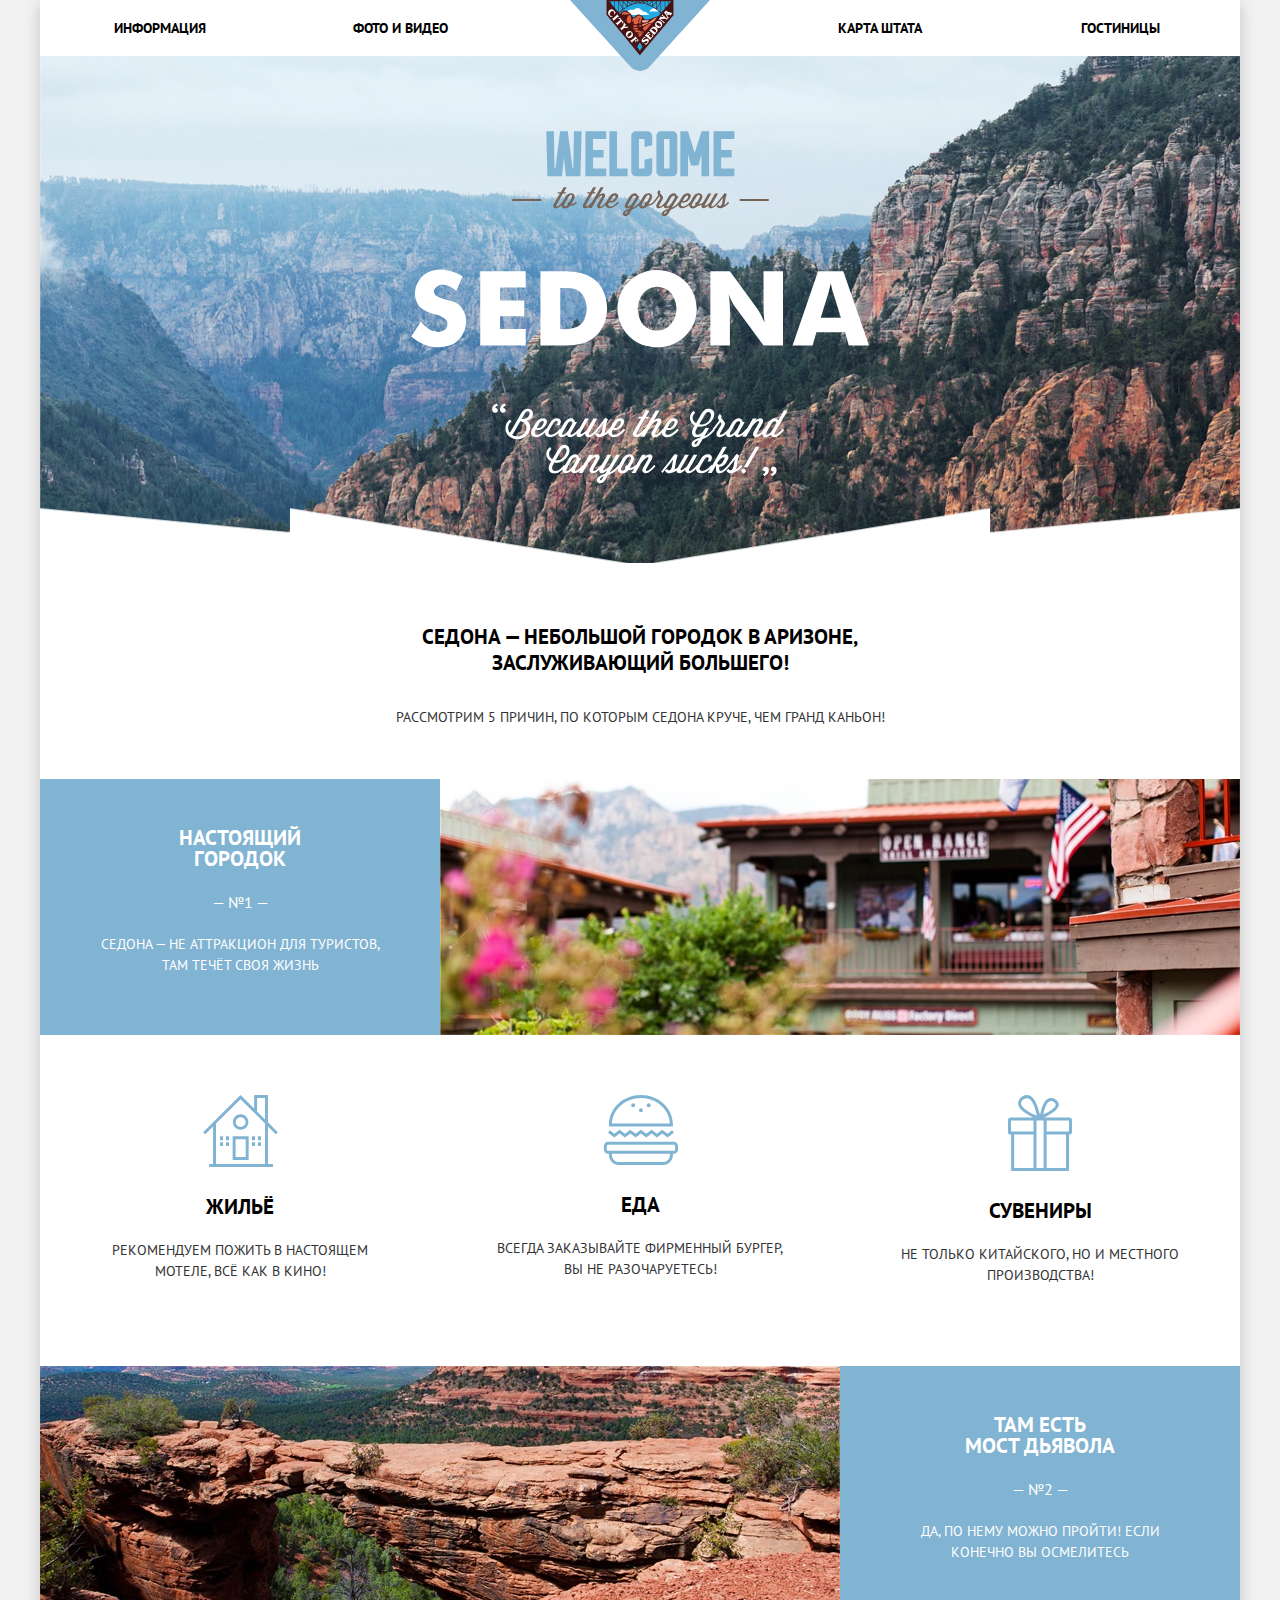
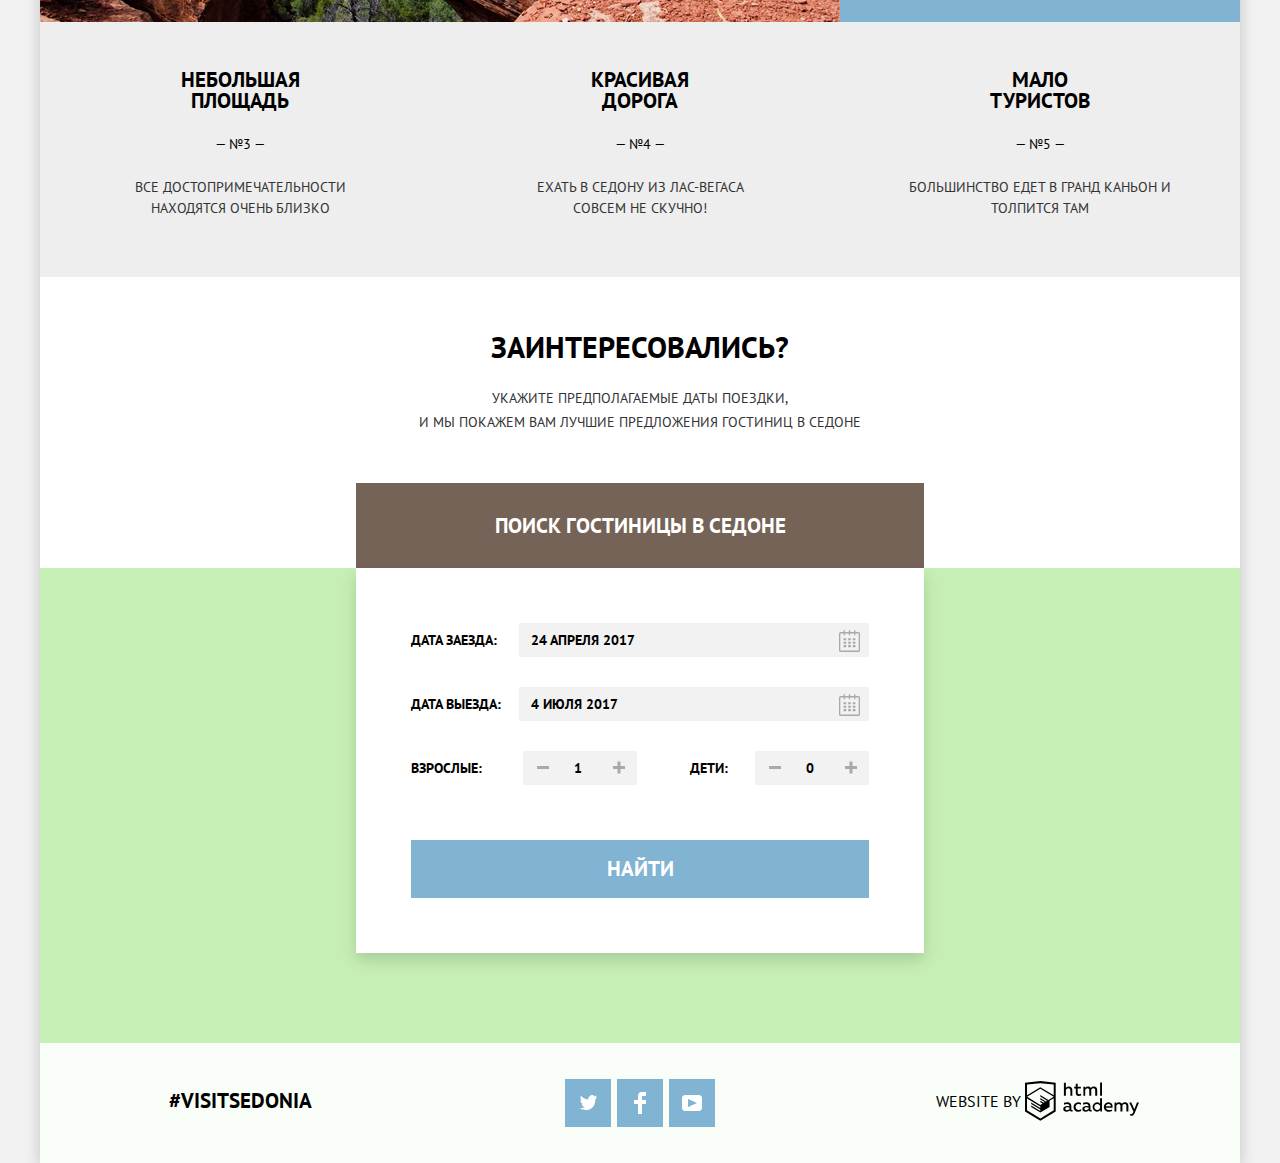
==== commit 29342174: "Для защиты" ====
--- a/index.html
+++ b/index.html
@@ -121,7 +121,7 @@
               <svg width="21" height="23" xmlns="http://www.w3.org/2000/svg"><g fill-rule="nonzero"><path d="M19.251 3.025h-2.845V1.648c0-.381-.294-.689-.656-.689-.363 0-.656.308-.656.689v1.377h-3.938V1.648c0-.381-.294-.689-.655-.689-.363 0-.657.308-.657.689v1.377H5.906V1.648c0-.381-.294-.689-.656-.689-.363 0-.657.308-.657.689v1.377H1.75C.784 3.025 0 3.847 0 4.862v16.302C0 22.179.784 23 1.75 23h17.501c.966 0 1.749-.821 1.749-1.836V4.862c0-1.015-.783-1.837-1.749-1.837zm.437 18.139a.448.448 0 0 1-.437.459H1.75a.45.45 0 0 1-.438-.459V4.862a.45.45 0 0 1 .438-.459h2.844v1.378c0 .381.294.689.657.689.362 0 .656-.308.656-.689V4.403h3.938v1.378c0 .381.294.689.657.689.361 0 .655-.308.655-.689V4.403h3.938v1.378c0 .381.293.689.656.689.362 0 .656-.308.656-.689V4.403h2.845c.241 0 .437.206.437.459v16.302h-.001z"/><path d="M4.594 9.225h2.625v2.066H4.594V9.225zm0 3.443h2.625v2.067H4.594v-2.067zm0 3.444h2.625v2.066H4.594v-2.066zm4.594 0h2.625v2.066H9.188v-2.066zm0-3.444h2.625v2.067H9.188v-2.067zm0-3.443h2.625v2.066H9.188V9.225zm4.593 6.887h2.625v2.066h-2.625v-2.066zm0-3.444h2.625v2.067h-2.625v-2.067zm0-3.443h2.625v2.066h-2.625V9.225z"/></g></svg>
             </span>
           </label>
-          <input id="arrival" type="date" name="date-in" value="24 апреля 2017">
+          <input id="arrival" type="text" name="date-in" value="24 апреля 2017">
 
           <label for="departure" class="select-date">Дата выезда:
             <span class="icon-calend">
@@ -129,7 +129,7 @@
               </svg>
             </span>
           </label>
-          <input id="departure" type="date" name="date-out" value="4 июля 2017">
+          <input id="departure" type="text" name="date-out" value="4 июля 2017">
 
           <div class="persons-mature">
             <label for="mature" class="search-data">Взрослые:</label>
--- a/css/style.min.css
+++ b/css/style.min.css
@@ -1 +1 @@
-@keyframes hide{0%{transform:rotate(0deg) scale(1);opacity:1}to{transform:rotate(360deg) scale(0);opacity:0}}@keyframes show{0%{transform:rotate(360deg) scale(0);opacity:0}to{transform:rotate(0deg) scale(1);opacity:1}}body{margin:0;font-family:"PT Sans",Arial,sans-serif;font-weight:400;line-height:21px;color:#000;text-align:center;text-transform:uppercase;background-color:#f2f2f2}.centred{width:1200px;margin:0 auto;box-shadow:0 5px 15px 0 rgba(0,1,1,.2)}a{text-decoration:none}.visually-hidden:not(:focus):not(:active),input[type=checkbox].visually-hidden,input[type=radio].visually-hidden{position:absolute;width:1px;height:1px;margin:-1px;border:0;padding:0;white-space:nowrap;clip-path:inset(100%);clip:rect(0 0 0 0);overflow:hidden}img{max-width:100%;height:auto}.main-header{position:relative;background-color:#fff}.logo-navigation{display:block;position:absolute;left:50%;margin-left:-70px}.features-leisure-list,.footer-social,.main-navigation{list-style:none}.main-navigation{font-size:14px;font-weight:700;line-height:26px;width:1200px;margin:0;padding:0;display:flex;flex-wrap:wrap}.main-navigation a{color:#000}.main-navigation a:hover{color:#81b3d2}.main-navigation a:active{color:rgba(0,0,0,.3)}.site-navigation,.site-navigation-current{padding:15px 0;width:240px;text-align:center}.site-navigation:nth-child(2){margin-right:240px}.site-navigation-current a,.site-navigation-current a:active,.site-navigation-current a:hover{color:#766357}.container,.container-inner{background-color:#fff}.main-intro{background-image:url(../img/bg-photo.jpg);background-repeat:no-repeat;background-color:#81b3d2;width:1200px;padding:75px 0 74px}.features-sedona{padding:47px 320px 31px}.features-sedona h1{margin:0;padding:14px 0;font-size:21px;font-weight:700;line-height:26px}.features-sedona p{margin:0;padding:14px 0 18px;font-size:14px;line-height:26px;color:#333}.features{display:flex;flex-direction:column}.features-advantage{background-color:#81b3d2;color:#fff}.features-point-left{padding:45px 40px}.features-point-left,.features-point-right,form.search{width:400px;box-sizing:border-box}.features-point-left{float:left}.features-point-right{float:right;padding:45px 40px 0}.features-foto{line-height:0}.features-advantage h2,.features-leisure h2{margin:0;padding:3px 55px 23px;font-size:21px;font-weight:700}.features-leisure h2{padding:40px 55px 23px}.features-leisure{font-size:0;line-height:0}.features-advantage p,.features-leisure p{font-size:14px;line-height:21px;color:#fff;margin:0;padding:21px 9px 0}.features-leisure p{color:#333;padding:10px 50px 0}.features-leisure-list{padding:60px 0 80px}.features-leisure-last,.features-leisure-list{margin:0;display:flex;flex-wrap:wrap}.features-leisure-item{width:400px}.features-interest{padding:31px 350px 49px}.features-interest h2{margin:0;font-size:30px;line-height:78px}.features-interest p{margin:0;font-size:14px;line-height:24px;color:#333}.last{background-color:#eee}.features-leisure-last{padding:47px 0 58px}.last h2{padding:0 130px 23px;line-height:21px}.last span{font-size:14px;line-height:21px}.last p{padding:22px 69px 0}.search-hotel{width:568px;margin:0 auto;position:relative}.search-hotel h2{font-size:21px;color:#fff;background-color:#766357;margin:0;padding-top:32px;padding-bottom:32px;cursor:pointer}.search-hotel h2:hover{background-color:#604e43}.search-hotel h2:active{background-color:#503e33;color:rgba(255,255,255,.3)}form.search{width:568px;display:flex;flex-wrap:wrap;justify-content:space-between;align-items:center;position:absolute;padding:55px;background-color:#fff;color:#000;box-shadow:0 7px 15px 0 rgba(0,1,1,.15)}form.search-hide{animation-name:hide;animation-duration:2s;animation-fill-mode:forwards}form.search-show{animation-name:show;animation-duration:2s}.search-data,.select-date{font-size:14px;line-height:26px;font-weight:700;padding-bottom:30px;position:relative}.icon-calend{position:absolute;width:21px;height:23px;top:2px;left:428px;background-color:transparent;fill:#a9a9a9}.icon-calend:hover svg{fill:#000}.icon-calend:active svg{fill:#81b3d2}.search-hotel input{width:334px;padding-top:2px;padding-bottom:2px;padding-left:10px;margin:0 0 30px;font-size:14px;line-height:26px;font-weight:700;text-transform:uppercase;background-color:#f2f2f2;color:#000;border:2px solid #f2f2f2;outline:0;cursor:text}.search-hotel input:hover{background-color:#ebebeb;border-color:#ebebeb}.search-hotel input:focus{background-color:#fff;border:2px solid #e5e5e5}.persons-child,.persons-mature{display:flex;justify-content:space-between;align-items:center;position:relative;padding-bottom:25px}.persons-mature{width:226px}.persons-child input,.persons-mature input{box-sizing:border-box;width:114px;padding-right:0;text-align:center;outline:0}.button-minus,.button-plus{position:absolute;font-size:0;width:38px;height:38px;top:-3px;right:0;border:0;outline:0;background-color:transparent;cursor:pointer}.button-minus{right:76px}.button-minus::after,.button-plus::after,.button-plus::before{content:"";position:absolute;width:12px;height:3px;background-color:#a9a9a9;top:18px;left:14px}.button-plus::before{transform:rotate(90deg)}.button-minus:hover::after,.button-minus:hover::before,.button-plus:hover::after,.button-plus:hover::before{background-color:#000}.button-minus:active::after,.button-minus:active::before,.button-plus:active::after,.button-plus:active::before{background-color:#81b3d2}.persons-child{width:179px}.button-search{background-color:#81b3d2;font-size:21px;font-weight:700;color:#fff;height:58px;text-transform:uppercase;flex-grow:1;outline:0;border-width:0}.button-search:hover{background-color:#669ec0}.button-search:active{background-color:#5496bd;color:rgba(255,225,225,.3)}.footer-index{padding:0;margin:0;position:relative}.map{font-size:0;line-height:0;margin-bottom:-120px;background-color:#c6efb5}.map-sedona{width:1200px;height:595px}.main-footer-index{position:relative;z-index:5}.main-footer,.main-footer-index{display:flex;justify-content:space-between;padding:36px 0;margin:0;background-color:rgba(255,255,255,.9)}.footer-index .main-footer{position:absolute;bottom:0;left:0}.footer-copyright,.footer-link{margin:0;width:400px;padding:0}.footer-link{font-size:21px;line-height:26px;font-weight:700;padding-top:9px;padding-bottom:13px}.footer-copyright a,.footer-link a,.main-footer a{color:#000}.footer-social,.social-button{display:flex;justify-content:center}.footer-social{padding:0;width:400px;margin:0}.social-button{align-items:center;width:46px;background-color:#81b3d2;font-size:0;line-height:0;margin:0 3px}.social-button:hover{background-color:#669ec0}.social-button:active{background-color:#5496bd}.social-button svg{fill:#fff}.social-button:active svg{opacity:.3}.footer-copyright a{display:flex;justify-content:center;padding-top:2px;padding-right:5px}.footer-by{width:85px;padding-top:10px;padding-right:4px}.footer-copyright svg{fill:#000}.footer-copyright:hover svg,.search-range-current svg{fill:#81b3d2}.footer-copyright:active svg{fill:#bdbbbc}.container-inner{text-align:left}.search-inner{background-image:url(../img/inner-background.jpg);background-repeat:no-repeat;background-color:#81b3d2;color:#fff;line-height:0;box-sizing:border-box;padding:25px 72px 10px}.search-conditions{display:flex}.search-result .features-white-inner{margin:0;padding-top:13px;padding-bottom:35px}.search-price .features-white-inner{margin:0;padding-top:13px;padding-bottom:20px}.search-request-choice input{position:absolute;width:1px;height:1px;overflow:hidden;clip:rect(0 0 0 0)}.search-request-choice{padding-left:40px;padding-bottom:20px}.icon-check{position:absolute;width:27px;height:23px;margin-left:-40px;background-image:url(../img/checkbox-off.svg);background-repeat:no-repeat}.choice-check:checked+.icon-check{position:absolute;width:27px;height:23px;margin-left:-40px;background-image:url(../img/checkbox-on.svg);background-repeat:no-repeat}.choice-check:disabled+.icon-check{position:absolute;width:27px;height:23px;margin-left:-40px;background-image:url(../img/checkbox-dis-off.svg);background-repeat:no-repeat}.choice-check:checked:disabled+.icon-check{position:absolute;width:27px;height:23px;margin-left:-40px;background-image:url(../img/checkbox-dis-on.svg);background-repeat:no-repeat}.price-range{width:315px;height:32px;border:2px solid #fff;position:relative;font-size:0}.price-range::after{content:"";position:absolute;width:2px;height:22px;background-color:#fff;top:50%;left:50%;transform:translate(-50%,-50%)}.price-range label{display:inline-block;font-size:14px;line-height:38px;vertical-align:top;cursor:pointer}.price-range .max,.price-range .min{width:82px;padding-left:65px}.price-range input{width:50px;margin:0;color:#fff;background:0 0;border:0}.slider{padding-top:16px;position:relative;cursor:pointer}.slider .line{width:318px;height:2px;background-color:rgba(255,225,225,.3)}.line-inside{width:262px;height:2px;background-color:#fff}.slider-max::before,.slider-min::after{content:"";position:absolute;width:20px;height:22px;background-image:url(../img/filter-button.svg);top:50%;margin-top:-2px}.slider-max::before{left:0}.slider-min::after{right:14%}.slider-max:hover::before,.slider-min:hover::after{transform:scale(1.1)}.show{display:block;box-sizing:border-box;margin:32px 83px 0;padding:6px 35px;width:137px;height:36px;font-size:14px;color:#fff;text-transform:uppercase;text-align:center;background-color:transparent;border:2px solid #fff}.search-result{width:255px;display:flex;flex-direction:column}.search-request-choice{line-height:25px;font-size:14px}.search-conditions h3{font-size:16px;font-weight:700;display:flex;padding-bottom:10px}.search-sort ul{list-style:none;padding-left:35px}.search-find a,.search-sort a{color:#000}.search-price{width:318px;margin-left:auto}.search-price button,.search-price p{font-size:14px;text-align:center}.search-price button{border:2px solid #fff}.search-price button:hover{color:#000;border:2px solid #fff;background-color:#fff}.search-find{margin:0;font-size:21px;line-height:26px}.search-find a:hover{color:#81b3d2}.search-find a:active{color:rgba(0,0,0,.3)}.search-sort{font-size:12px;line-height:18px;padding:0 72px;display:flex}h3.search-find{width:135px;margin:0;padding:30px 30px 30px 0}.search-sort p{width:80px;margin:0;padding-top:36px;padding-bottom:32px}.search-select{margin:0}.search-range,.search-select{display:flex;padding-top:36px;padding-bottom:32px}.search-select{flex-wrap:wrap}.search-select li{padding-right:33px}.search-range{margin:0 0 0 auto}.search-range li{padding-left:13px}.search-range-current svg:active,.search-range-current svg:hover{fill:#81b3d2}.search-range-passive svg{fill:#cacaca}.search-range-passive svg:hover{fill:#000}.search-range-passive svg:active{fill:#81b3d2}.find-result{display:flex;flex-direction:column}.hotel{display:flex;padding:27px 72px 31px;position:relative}.hotel img{width:135px;height:90px;background-color:#81b3d2;align-self:center}.hotel-price,.hotel-type,.hotel-wrapper{display:flex;flex-wrap:wrap;flex-direction:column}.hotel-wrapper{min-width:280px;padding-left:30px}.hotel h1{margin:0;padding-bottom:6px}.type-price{display:flex}.hotel-type{width:110px;padding-right:7px}.hotel-price{width:142px}.rating-wrapper{display:flex;flex-direction:column;justify-content:space-between;align-items:flex-end;margin-left:auto}.rating{width:110px}.rating p{margin:0;font-size:14px;background-color:#f2f2f2;padding-bottom:5px;padding-top:1px;text-align:center}.four-stars{width:91px}.three-stars{width:66px}.two-stars{width:42px}.stars{height:17px;background-image:url(../img/star.svg);background-repeat:space}.search-select-passive a{color:rgba(0,0,0,.3);border-bottom:1px dotted #81b3d2}.search-select-passive a:hover{color:#81b3d2;border-bottom:1px dotted #81b3d2}.search-select-passive a:active{color:#000;border-bottom:0}.search-select-current a,.search-select-current a:active,.search-select-current a:hover{color:#81b3d2}.hotel-price-preview{padding-bottom:12px;font-size:14px;color:#333}.hotel,.search-sort{border-bottom:1px solid #e5e5e5}.button-detail{font-size:14px;font-weight:700;text-align:center;margin:0;padding-top:2px;padding-bottom:4px;background-color:#81b3d2;color:#fff}.button-detail:hover{background-color:#669ec0}.button-reserve{background-color:#766357}.button-reserve:hover{background-color:#604e43}.button-detail:active,.button-reserve:active{background-color:#5496bd;color:rgba(225,225,225,.3)}
+@-webkit-keyframes hide{0%{-webkit-transform:rotate(0deg) scale(1);transform:rotate(0deg) scale(1);opacity:1}to{-webkit-transform:rotate(360deg) scale(0);transform:rotate(360deg) scale(0);opacity:0}}@keyframes hide{0%{-webkit-transform:rotate(0deg) scale(1);transform:rotate(0deg) scale(1);opacity:1}to{-webkit-transform:rotate(360deg) scale(0);transform:rotate(360deg) scale(0);opacity:0}}@-webkit-keyframes show{0%{-webkit-transform:rotate(360deg) scale(0);transform:rotate(360deg) scale(0);opacity:0}to{-webkit-transform:rotate(0deg) scale(1);transform:rotate(0deg) scale(1);opacity:1}}@keyframes show{0%{-webkit-transform:rotate(360deg) scale(0);transform:rotate(360deg) scale(0);opacity:0}to{-webkit-transform:rotate(0deg) scale(1);transform:rotate(0deg) scale(1);opacity:1}}body{margin:0;font-family:"PT Sans",Arial,sans-serif;font-weight:400;line-height:21px;color:#000;text-align:center;text-transform:uppercase;background-color:#f2f2f2}.centred{width:1200px;margin:0 auto;-webkit-box-shadow:0 5px 15px 0 rgba(0,1,1,.2);box-shadow:0 5px 15px 0 rgba(0,1,1,.2)}a{text-decoration:none}.visually-hidden:not(:focus):not(:active),input[type=checkbox].visually-hidden,input[type=radio].visually-hidden{position:absolute;width:1px;height:1px;margin:-1px;border:0;padding:0;white-space:nowrap;-webkit-clip-path:inset(100%);clip-path:inset(100%);clip:rect(0 0 0 0);overflow:hidden}img{max-width:100%;height:auto}.main-header{position:relative;background-color:#fff}.logo-navigation{display:block;position:absolute;left:50%;margin-left:-70px}.features-leisure-list,.footer-social,.main-navigation{list-style:none}.main-navigation{font-size:14px;font-weight:700;line-height:26px;width:1200px;margin:0;padding:0;display:-webkit-box;display:-ms-flexbox;display:flex;-ms-flex-wrap:wrap;flex-wrap:wrap}.main-navigation a{color:#000}.main-navigation a:hover{color:#81b3d2}.main-navigation a:active{color:rgba(0,0,0,.3)}.site-navigation,.site-navigation-current{padding:15px 0;width:240px;text-align:center}.site-navigation:nth-child(2){margin-right:240px}.site-navigation-current a,.site-navigation-current a:active,.site-navigation-current a:hover{color:#766357}.container,.container-inner{background-color:#fff}.main-intro{background-image:url(../img/bg-photo.jpg);background-repeat:no-repeat;background-color:#81b3d2;width:1200px;padding:75px 0 74px}.features-sedona{padding:47px 320px 31px}.features-sedona h1{margin:0;padding:14px 0;font-size:21px;font-weight:700;line-height:26px}.features-sedona p{margin:0;padding:14px 0 18px;font-size:14px;line-height:26px;color:#333}.features{display:-webkit-box;display:-ms-flexbox;display:flex;-webkit-box-orient:vertical;-webkit-box-direction:normal;-ms-flex-direction:column;flex-direction:column}.features-advantage{background-color:#81b3d2;color:#fff}.features-point-left{padding:45px 40px}.features-point-left,.features-point-right,form.search{width:400px;-webkit-box-sizing:border-box;box-sizing:border-box}.features-point-left{float:left}.features-point-right{float:right;padding:45px 40px 0}.features-foto{line-height:0}.features-advantage h2,.features-leisure h2{margin:0;padding:3px 55px 23px;font-size:21px;font-weight:700}.features-leisure h2{padding:40px 55px 23px}.features-leisure{font-size:0;line-height:0}.features-advantage p,.features-leisure p{font-size:14px;line-height:21px;color:#fff;margin:0;padding:21px 9px 0}.features-leisure p{color:#333;padding:10px 50px 0}.features-leisure-list{padding:60px 0 80px}.features-leisure-last,.features-leisure-list{margin:0;display:-webkit-box;display:-ms-flexbox;display:flex;-ms-flex-wrap:wrap;flex-wrap:wrap}.features-leisure-item{width:400px}.features-interest{padding:31px 350px 49px}.features-interest h2{margin:0;font-size:30px;line-height:78px}.features-interest p{margin:0;font-size:14px;line-height:24px;color:#333}.last{background-color:#eee}.features-leisure-last{padding:47px 0 58px}.last h2{padding:0 130px 23px;line-height:21px}.last span{font-size:14px;line-height:21px}.last p{padding:22px 69px 0}.search-hotel{width:568px;margin:0 auto;position:relative}.search-hotel h2{font-size:21px;color:#fff;background-color:#766357;margin:0;padding-top:32px;padding-bottom:32px;cursor:pointer}.search-hotel h2:hover{background-color:#604e43}.search-hotel h2:active{background-color:#503e33;color:rgba(255,255,255,.3)}form.search{width:568px;display:-webkit-box;display:-ms-flexbox;display:flex;-ms-flex-wrap:wrap;flex-wrap:wrap;-webkit-box-pack:justify;-ms-flex-pack:justify;justify-content:space-between;-webkit-box-align:center;-ms-flex-align:center;align-items:center;position:absolute;padding:55px;background-color:#fff;color:#000;-webkit-box-shadow:0 7px 15px 0 rgba(0,1,1,.15);box-shadow:0 7px 15px 0 rgba(0,1,1,.15)}form.search-hide,form.search-show{-webkit-animation-duration:2s;animation-duration:2s}form.search-hide{-webkit-animation-fill-mode:forwards;animation-fill-mode:forwards;-webkit-animation-name:hide;animation-name:hide}form.search-show{-webkit-animation-name:show;animation-name:show}.search-data,.select-date{font-size:14px;line-height:26px;font-weight:700;padding-bottom:30px;position:relative}.icon-calend{position:absolute;width:21px;height:23px;top:2px;left:428px;background-color:transparent;fill:#a9a9a9}.icon-calend:hover svg{fill:#000}.icon-calend:active svg{fill:#81b3d2}.search-hotel input{width:334px;padding-top:2px;padding-bottom:2px;padding-left:10px;margin:0 0 30px;font-size:14px;line-height:26px;font-weight:700;text-transform:uppercase;background-color:#f2f2f2;color:#000;border:2px solid #f2f2f2;outline:0;cursor:text}.search-hotel input:hover{background-color:#ebebeb;border-color:#ebebeb}.search-hotel input:focus{background-color:#fff;border:2px solid #e5e5e5}.persons-child,.persons-mature{display:-webkit-box;display:-ms-flexbox;display:flex;-webkit-box-pack:justify;-ms-flex-pack:justify;justify-content:space-between;-webkit-box-align:center;-ms-flex-align:center;align-items:center;position:relative;padding-bottom:25px}.persons-mature{width:226px}.persons-child input,.persons-mature input{-webkit-box-sizing:border-box;box-sizing:border-box;width:114px;padding-right:0;text-align:center;outline:0}.button-minus,.button-plus{position:absolute;font-size:0;width:38px;height:38px;top:-3px;right:0;border:0;outline:0;background-color:transparent;cursor:pointer}.button-minus{right:76px}.button-minus::after,.button-plus::after,.button-plus::before{content:"";position:absolute;width:12px;height:3px;background-color:#a9a9a9;top:18px;left:14px}.button-plus::before{-webkit-transform:rotate(90deg);-ms-transform:rotate(90deg);transform:rotate(90deg)}.button-minus:hover::after,.button-minus:hover::before,.button-plus:hover::after,.button-plus:hover::before{background-color:#000}.button-minus:active::after,.button-minus:active::before,.button-plus:active::after,.button-plus:active::before{background-color:#81b3d2}.persons-child{width:179px}.button-search{background-color:#81b3d2;font-size:21px;font-weight:700;color:#fff;height:58px;text-transform:uppercase;-webkit-box-flex:1;-ms-flex-positive:1;flex-grow:1;outline:0;border-width:0}.button-search:hover{background-color:#669ec0}.button-search:active{background-color:#5496bd;color:rgba(255,225,225,.3)}.footer-index{padding:0;margin:0;position:relative}.map{font-size:0;line-height:0;margin-bottom:-120px;background-color:#c6efb5}.map-sedona{width:1200px;height:595px}.main-footer-index{position:relative;z-index:5}.main-footer,.main-footer-index{display:-webkit-box;display:-ms-flexbox;display:flex;-webkit-box-pack:justify;-ms-flex-pack:justify;justify-content:space-between;padding:36px 0;margin:0;background-color:rgba(255,255,255,.9)}.footer-index .main-footer{position:absolute;bottom:0;left:0}.footer-copyright,.footer-link{margin:0;width:400px;padding:0}.footer-link{font-size:21px;line-height:26px;font-weight:700;padding-top:9px;padding-bottom:13px}.footer-copyright a,.footer-link a,.main-footer a{color:#000}.footer-social{width:400px;padding:0;margin:0}.footer-copyright a,.footer-social,.social-button{display:-webkit-box;display:-ms-flexbox;display:flex;-webkit-box-pack:center;-ms-flex-pack:center;justify-content:center}.social-button{-webkit-box-align:center;-ms-flex-align:center;align-items:center;width:46px;background-color:#81b3d2;font-size:0;line-height:0;margin:0 3px}.social-button:hover{background-color:#669ec0}.social-button:active{background-color:#5496bd}.social-button svg{fill:#fff}.social-button:active svg{opacity:.3}.footer-copyright a{padding-top:2px;padding-right:5px}.footer-by{width:85px;padding-top:10px;padding-right:4px}.footer-copyright svg{fill:#000}.footer-copyright:hover svg,.search-range-current svg{fill:#81b3d2}.footer-copyright:active svg{fill:#bdbbbc}.container-inner{text-align:left}.search-inner{background-image:url(../img/inner-background.jpg);background-repeat:no-repeat;background-color:#81b3d2;color:#fff;line-height:0;-webkit-box-sizing:border-box;box-sizing:border-box;padding:25px 72px 10px}.search-conditions{display:-webkit-box;display:-ms-flexbox;display:flex}.search-result .features-white-inner{margin:0;padding-top:13px;padding-bottom:35px}.search-price .features-white-inner{margin:0;padding-top:13px;padding-bottom:20px}.search-request-choice input{position:absolute;width:1px;height:1px;overflow:hidden;clip:rect(0 0 0 0)}.search-request-choice{padding-left:40px;padding-bottom:20px}.icon-check{position:absolute;width:27px;height:23px;margin-left:-40px;background-image:url(../img/checkbox-off.svg);background-repeat:no-repeat}.choice-check:checked+.icon-check{position:absolute;width:27px;height:23px;margin-left:-40px;background-image:url(../img/checkbox-on.svg);background-repeat:no-repeat}.choice-check:disabled+.icon-check{position:absolute;width:27px;height:23px;margin-left:-40px;background-image:url(../img/checkbox-dis-off.svg);background-repeat:no-repeat}.choice-check:checked:disabled+.icon-check{position:absolute;width:27px;height:23px;margin-left:-40px;background-image:url(../img/checkbox-dis-on.svg);background-repeat:no-repeat}.price-range{width:315px;height:32px;border:2px solid #fff;position:relative;font-size:0}.price-range::after{content:"";position:absolute;width:2px;height:22px;background-color:#fff;top:50%;left:50%;-webkit-transform:translate(-50%,-50%);-ms-transform:translate(-50%,-50%);transform:translate(-50%,-50%)}.price-range label{display:inline-block;font-size:14px;line-height:38px;vertical-align:top;cursor:pointer}.price-range .max,.price-range .min{width:82px;padding-left:65px}.price-range input{width:50px;margin:0;color:#fff;background:0 0;border:0}.slider{padding-top:16px;position:relative;cursor:pointer}.slider .line{width:318px;height:2px;background-color:rgba(255,225,225,.3)}.line-inside{width:262px;height:2px;background-color:#fff}.slider-max::before,.slider-min::after{content:"";position:absolute;width:20px;height:22px;background-image:url(../img/filter-button.svg);top:50%;margin-top:-2px}.slider-max::before{left:0}.slider-min::after{right:14%}.slider-max:hover::before,.slider-min:hover::after{-webkit-transform:scale(1.1);-ms-transform:scale(1.1);transform:scale(1.1)}.show{display:block;-webkit-box-sizing:border-box;box-sizing:border-box;margin:32px 83px 0;padding:6px 35px;width:137px;height:36px;font-size:14px;color:#fff;text-transform:uppercase;text-align:center;background-color:transparent;border:2px solid #fff}.search-result{width:255px;display:-webkit-box;display:-ms-flexbox;display:flex;-webkit-box-orient:vertical;-webkit-box-direction:normal;-ms-flex-direction:column;flex-direction:column}.search-request-choice{line-height:25px;font-size:14px}.search-conditions h3{font-size:16px;font-weight:700;display:-webkit-box;display:-ms-flexbox;display:flex;padding-bottom:10px}.search-sort ul{list-style:none;padding-left:35px}.search-find a,.search-sort a{color:#000}.search-price{width:318px;margin-left:auto}.search-price button,.search-price p{font-size:14px;text-align:center}.search-price button{border:2px solid #fff}.search-price button:hover{color:#000;border:2px solid #fff;background-color:#fff}.search-find{margin:0;font-size:21px;line-height:26px}.search-find a:hover{color:#81b3d2}.search-find a:active{color:rgba(0,0,0,.3)}.search-sort{font-size:12px;line-height:18px;padding:0 72px;display:-webkit-box;display:-ms-flexbox;display:flex}h3.search-find{width:135px;margin:0;padding:30px 30px 30px 0}.search-sort p{width:80px;margin:0;padding-top:36px;padding-bottom:32px}.search-select{margin:0}.search-range,.search-select{display:-webkit-box;display:-ms-flexbox;display:flex;padding-top:36px;padding-bottom:32px}.search-select{-ms-flex-wrap:wrap;flex-wrap:wrap}.search-select li{padding-right:33px}.search-range{margin:0 0 0 auto}.search-range li{padding-left:13px}.search-range-current svg:active,.search-range-current svg:hover{fill:#81b3d2}.search-range-passive svg{fill:#cacaca}.search-range-passive svg:hover{fill:#000}.search-range-passive svg:active{fill:#81b3d2}.find-result{-webkit-box-orient:vertical;-webkit-box-direction:normal;-ms-flex-direction:column;flex-direction:column}.find-result,.hotel,.hotel-price,.hotel-type,.hotel-wrapper{display:-webkit-box;display:-ms-flexbox;display:flex}.hotel{padding:27px 72px 31px;position:relative}.hotel img{width:135px;height:90px;background-color:#81b3d2;-ms-flex-item-align:center;-ms-grid-row-align:center;align-self:center}.hotel-price,.hotel-type,.hotel-wrapper{-ms-flex-wrap:wrap;flex-wrap:wrap;-webkit-box-orient:vertical;-webkit-box-direction:normal;-ms-flex-direction:column;flex-direction:column}.hotel-wrapper{min-width:280px;padding-left:30px}.hotel h1{margin:0;padding-bottom:6px}.type-price{display:-webkit-box;display:-ms-flexbox;display:flex}.hotel-type{width:110px;padding-right:7px}.hotel-price{width:142px}.rating-wrapper{display:-webkit-box;display:-ms-flexbox;display:flex;-webkit-box-orient:vertical;-webkit-box-direction:normal;-ms-flex-direction:column;flex-direction:column;-webkit-box-pack:justify;-ms-flex-pack:justify;justify-content:space-between;-webkit-box-align:end;-ms-flex-align:end;align-items:flex-end;margin-left:auto}.rating{width:110px}.rating p{margin:0;font-size:14px;background-color:#f2f2f2;padding-bottom:5px;padding-top:1px;text-align:center}.four-stars{width:91px}.three-stars{width:66px}.two-stars{width:42px}.stars{height:17px;background-image:url(../img/star.svg);background-repeat:space}.search-select-passive a{color:rgba(0,0,0,.3);border-bottom:1px dotted #81b3d2}.search-select-passive a:hover{color:#81b3d2;border-bottom:1px dotted #81b3d2}.search-select-passive a:active{color:#000;border-bottom:0}.search-select-current a,.search-select-current a:active,.search-select-current a:hover{color:#81b3d2}.hotel-price-preview{padding-bottom:12px;font-size:14px;color:#333}.hotel,.search-sort{border-bottom:1px solid #e5e5e5}.button-detail{font-size:14px;font-weight:700;text-align:center;margin:0;padding-top:2px;padding-bottom:4px;background-color:#81b3d2;color:#fff}.button-detail:hover{background-color:#669ec0}.button-reserve{background-color:#766357}.button-reserve:hover{background-color:#604e43}.button-detail:active,.button-reserve:active{background-color:#5496bd;color:rgba(225,225,225,.3)}
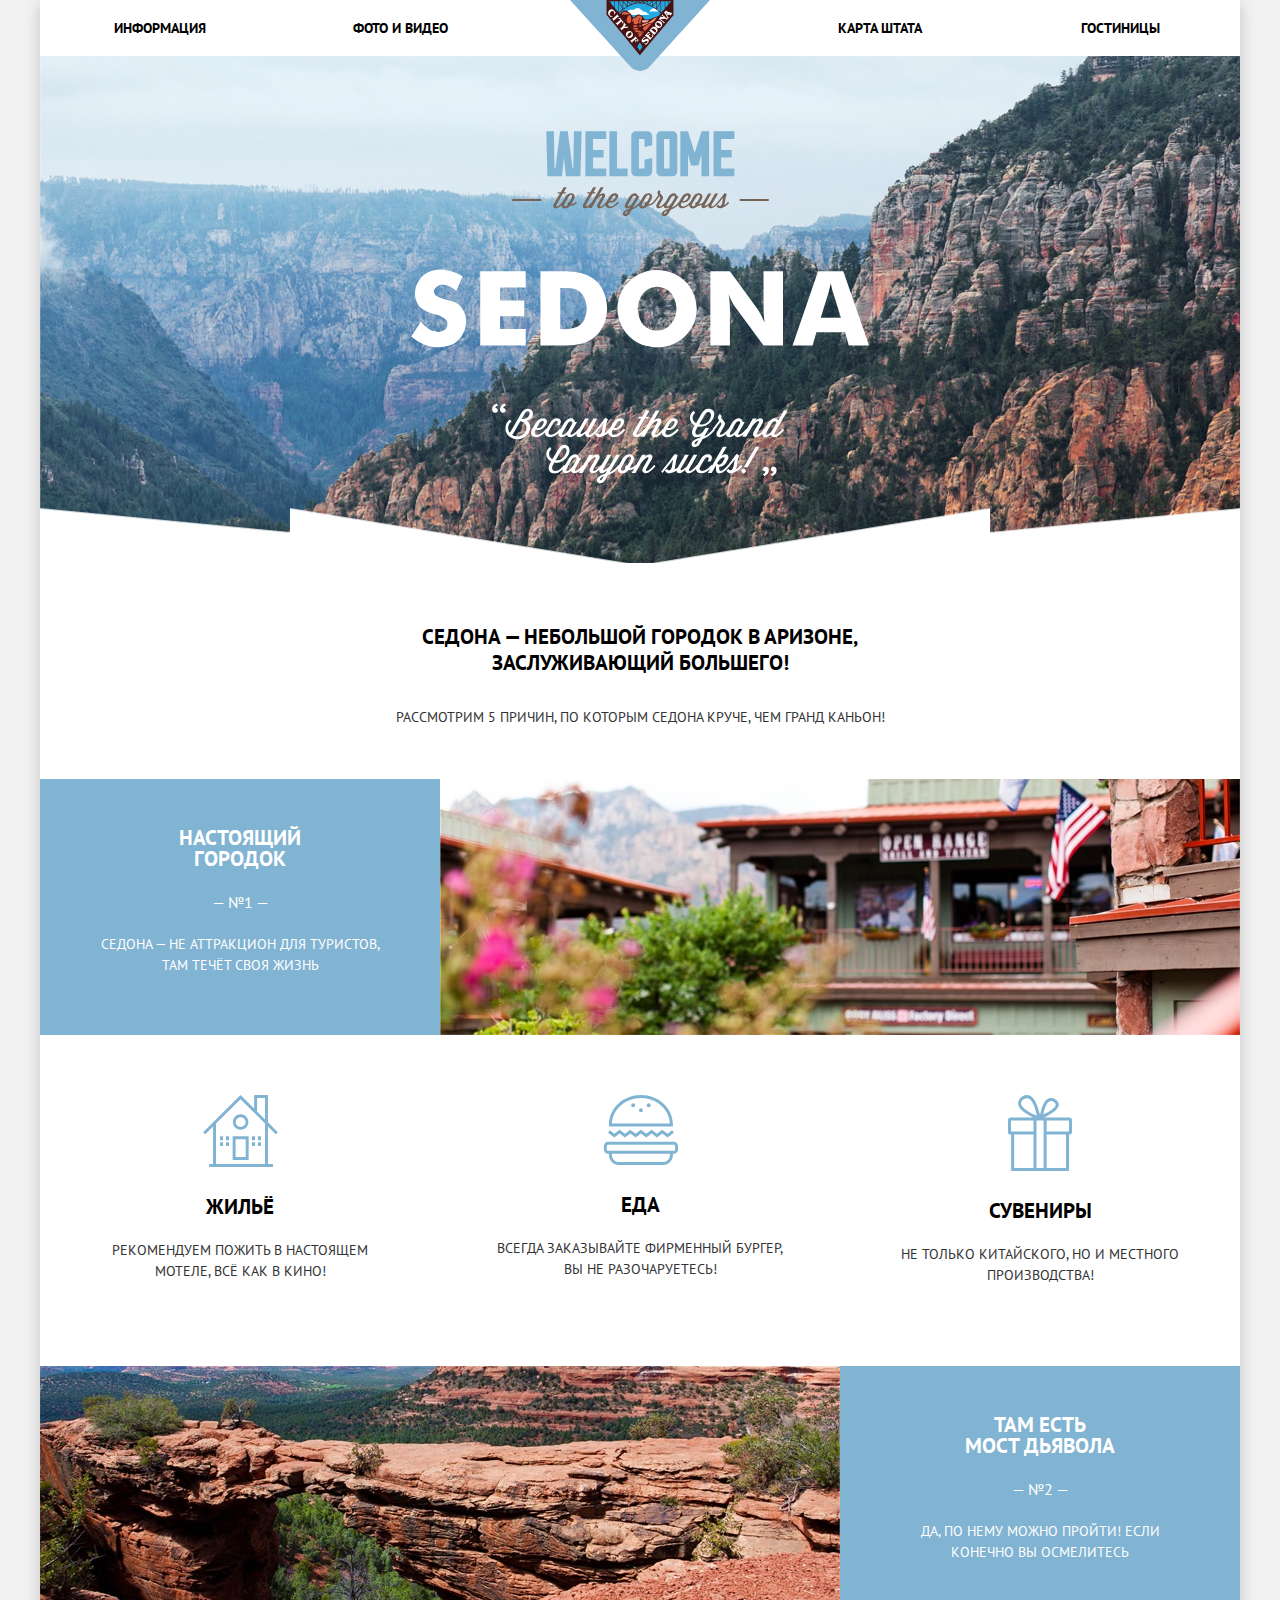
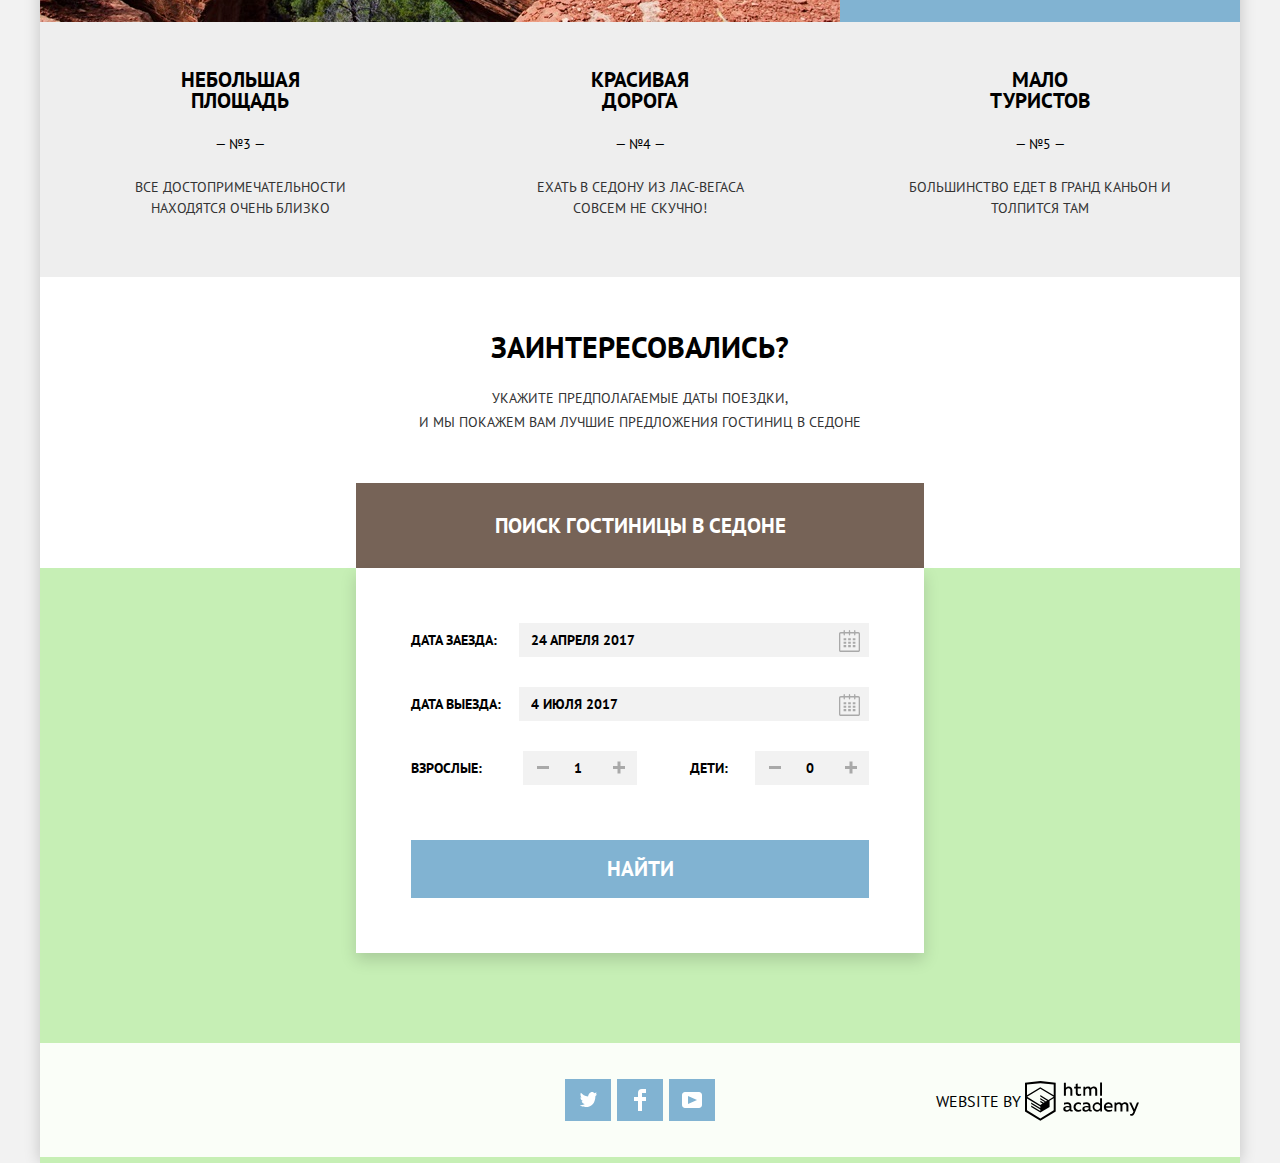
==== commit e3bf8627: "Убрал картинку,поправил active" ====
--- a/index.html
+++ b/index.html
@@ -155,9 +155,6 @@
     </main>
 
     <footer class="main-footer-index">
-      <p class="footer-link">
-        <a href="#">#visitsedonia</a>
-      </p>
       <ul class="footer-social">
         <li class="social-button">
           <a href="#"><span class="visually-hidden">Твиттер</span>
--- a/css/style.min.css
+++ b/css/style.min.css
@@ -1 +1 @@
-@-webkit-keyframes hide{0%{-webkit-transform:rotate(0deg) scale(1);transform:rotate(0deg) scale(1);opacity:1}to{-webkit-transform:rotate(360deg) scale(0);transform:rotate(360deg) scale(0);opacity:0}}@keyframes hide{0%{-webkit-transform:rotate(0deg) scale(1);transform:rotate(0deg) scale(1);opacity:1}to{-webkit-transform:rotate(360deg) scale(0);transform:rotate(360deg) scale(0);opacity:0}}@-webkit-keyframes show{0%{-webkit-transform:rotate(360deg) scale(0);transform:rotate(360deg) scale(0);opacity:0}to{-webkit-transform:rotate(0deg) scale(1);transform:rotate(0deg) scale(1);opacity:1}}@keyframes show{0%{-webkit-transform:rotate(360deg) scale(0);transform:rotate(360deg) scale(0);opacity:0}to{-webkit-transform:rotate(0deg) scale(1);transform:rotate(0deg) scale(1);opacity:1}}body{margin:0;font-family:"PT Sans",Arial,sans-serif;font-weight:400;line-height:21px;color:#000;text-align:center;text-transform:uppercase;background-color:#f2f2f2}.centred{width:1200px;margin:0 auto;-webkit-box-shadow:0 5px 15px 0 rgba(0,1,1,.2);box-shadow:0 5px 15px 0 rgba(0,1,1,.2)}a{text-decoration:none}.visually-hidden:not(:focus):not(:active),input[type=checkbox].visually-hidden,input[type=radio].visually-hidden{position:absolute;width:1px;height:1px;margin:-1px;border:0;padding:0;white-space:nowrap;-webkit-clip-path:inset(100%);clip-path:inset(100%);clip:rect(0 0 0 0);overflow:hidden}img{max-width:100%;height:auto}.main-header{position:relative;background-color:#fff}.logo-navigation{display:block;position:absolute;left:50%;margin-left:-70px}.features-leisure-list,.footer-social,.main-navigation{list-style:none}.main-navigation{font-size:14px;font-weight:700;line-height:26px;width:1200px;margin:0;padding:0;display:-webkit-box;display:-ms-flexbox;display:flex;-ms-flex-wrap:wrap;flex-wrap:wrap}.main-navigation a{color:#000}.main-navigation a:hover{color:#81b3d2}.main-navigation a:active{color:rgba(0,0,0,.3)}.site-navigation,.site-navigation-current{padding:15px 0;width:240px;text-align:center}.site-navigation:nth-child(2){margin-right:240px}.site-navigation-current a,.site-navigation-current a:active,.site-navigation-current a:hover{color:#766357}.container,.container-inner{background-color:#fff}.main-intro{background-image:url(../img/bg-photo.jpg);background-repeat:no-repeat;background-color:#81b3d2;width:1200px;padding:75px 0 74px}.features-sedona{padding:47px 320px 31px}.features-sedona h1{margin:0;padding:14px 0;font-size:21px;font-weight:700;line-height:26px}.features-sedona p{margin:0;padding:14px 0 18px;font-size:14px;line-height:26px;color:#333}.features{display:-webkit-box;display:-ms-flexbox;display:flex;-webkit-box-orient:vertical;-webkit-box-direction:normal;-ms-flex-direction:column;flex-direction:column}.features-advantage{background-color:#81b3d2;color:#fff}.features-point-left{padding:45px 40px}.features-point-left,.features-point-right,form.search{width:400px;-webkit-box-sizing:border-box;box-sizing:border-box}.features-point-left{float:left}.features-point-right{float:right;padding:45px 40px 0}.features-foto{line-height:0}.features-advantage h2,.features-leisure h2{margin:0;padding:3px 55px 23px;font-size:21px;font-weight:700}.features-leisure h2{padding:40px 55px 23px}.features-leisure{font-size:0;line-height:0}.features-advantage p,.features-leisure p{font-size:14px;line-height:21px;color:#fff;margin:0;padding:21px 9px 0}.features-leisure p{color:#333;padding:10px 50px 0}.features-leisure-list{padding:60px 0 80px}.features-leisure-last,.features-leisure-list{margin:0;display:-webkit-box;display:-ms-flexbox;display:flex;-ms-flex-wrap:wrap;flex-wrap:wrap}.features-leisure-item{width:400px}.features-interest{padding:31px 350px 49px}.features-interest h2{margin:0;font-size:30px;line-height:78px}.features-interest p{margin:0;font-size:14px;line-height:24px;color:#333}.last{background-color:#eee}.features-leisure-last{padding:47px 0 58px}.last h2{padding:0 130px 23px;line-height:21px}.last span{font-size:14px;line-height:21px}.last p{padding:22px 69px 0}.search-hotel{width:568px;margin:0 auto;position:relative}.search-hotel h2{font-size:21px;color:#fff;background-color:#766357;margin:0;padding-top:32px;padding-bottom:32px;cursor:pointer}.search-hotel h2:hover{background-color:#604e43}.search-hotel h2:active{background-color:#503e33;color:rgba(255,255,255,.3)}form.search{width:568px;display:-webkit-box;display:-ms-flexbox;display:flex;-ms-flex-wrap:wrap;flex-wrap:wrap;-webkit-box-pack:justify;-ms-flex-pack:justify;justify-content:space-between;-webkit-box-align:center;-ms-flex-align:center;align-items:center;position:absolute;padding:55px;background-color:#fff;color:#000;-webkit-box-shadow:0 7px 15px 0 rgba(0,1,1,.15);box-shadow:0 7px 15px 0 rgba(0,1,1,.15)}form.search-hide,form.search-show{-webkit-animation-duration:2s;animation-duration:2s}form.search-hide{-webkit-animation-fill-mode:forwards;animation-fill-mode:forwards;-webkit-animation-name:hide;animation-name:hide}form.search-show{-webkit-animation-name:show;animation-name:show}.search-data,.select-date{font-size:14px;line-height:26px;font-weight:700;padding-bottom:30px;position:relative}.icon-calend{position:absolute;width:21px;height:23px;top:2px;left:428px;background-color:transparent;fill:#a9a9a9}.icon-calend:hover svg{fill:#000}.icon-calend:active svg{fill:#81b3d2}.search-hotel input{width:334px;padding-top:2px;padding-bottom:2px;padding-left:10px;margin:0 0 30px;font-size:14px;line-height:26px;font-weight:700;text-transform:uppercase;background-color:#f2f2f2;color:#000;border:2px solid #f2f2f2;outline:0;cursor:text}.search-hotel input:hover{background-color:#ebebeb;border-color:#ebebeb}.search-hotel input:focus{background-color:#fff;border:2px solid #e5e5e5}.persons-child,.persons-mature{display:-webkit-box;display:-ms-flexbox;display:flex;-webkit-box-pack:justify;-ms-flex-pack:justify;justify-content:space-between;-webkit-box-align:center;-ms-flex-align:center;align-items:center;position:relative;padding-bottom:25px}.persons-mature{width:226px}.persons-child input,.persons-mature input{-webkit-box-sizing:border-box;box-sizing:border-box;width:114px;padding-right:0;text-align:center;outline:0}.button-minus,.button-plus{position:absolute;font-size:0;width:38px;height:38px;top:-3px;right:0;border:0;outline:0;background-color:transparent;cursor:pointer}.button-minus{right:76px}.button-minus::after,.button-plus::after,.button-plus::before{content:"";position:absolute;width:12px;height:3px;background-color:#a9a9a9;top:18px;left:14px}.button-plus::before{-webkit-transform:rotate(90deg);-ms-transform:rotate(90deg);transform:rotate(90deg)}.button-minus:hover::after,.button-minus:hover::before,.button-plus:hover::after,.button-plus:hover::before{background-color:#000}.button-minus:active::after,.button-minus:active::before,.button-plus:active::after,.button-plus:active::before{background-color:#81b3d2}.persons-child{width:179px}.button-search{background-color:#81b3d2;font-size:21px;font-weight:700;color:#fff;height:58px;text-transform:uppercase;-webkit-box-flex:1;-ms-flex-positive:1;flex-grow:1;outline:0;border-width:0}.button-search:hover{background-color:#669ec0}.button-search:active{background-color:#5496bd;color:rgba(255,225,225,.3)}.footer-index{padding:0;margin:0;position:relative}.map{font-size:0;line-height:0;margin-bottom:-120px;background-color:#c6efb5}.map-sedona{width:1200px;height:595px}.main-footer-index{position:relative;z-index:5}.main-footer,.main-footer-index{display:-webkit-box;display:-ms-flexbox;display:flex;-webkit-box-pack:justify;-ms-flex-pack:justify;justify-content:space-between;padding:36px 0;margin:0;background-color:rgba(255,255,255,.9)}.footer-index .main-footer{position:absolute;bottom:0;left:0}.footer-copyright,.footer-link{margin:0;width:400px;padding:0}.footer-link{font-size:21px;line-height:26px;font-weight:700;padding-top:9px;padding-bottom:13px}.footer-copyright a,.footer-link a,.main-footer a{color:#000}.footer-social{width:400px;padding:0;margin:0}.footer-copyright a,.footer-social,.social-button{display:-webkit-box;display:-ms-flexbox;display:flex;-webkit-box-pack:center;-ms-flex-pack:center;justify-content:center}.social-button{-webkit-box-align:center;-ms-flex-align:center;align-items:center;width:46px;background-color:#81b3d2;font-size:0;line-height:0;margin:0 3px}.social-button:hover{background-color:#669ec0}.social-button:active{background-color:#5496bd}.social-button svg{fill:#fff}.social-button:active svg{opacity:.3}.footer-copyright a{padding-top:2px;padding-right:5px}.footer-by{width:85px;padding-top:10px;padding-right:4px}.footer-copyright svg{fill:#000}.footer-copyright:hover svg,.search-range-current svg{fill:#81b3d2}.footer-copyright:active svg{fill:#bdbbbc}.container-inner{text-align:left}.search-inner{background-image:url(../img/inner-background.jpg);background-repeat:no-repeat;background-color:#81b3d2;color:#fff;line-height:0;-webkit-box-sizing:border-box;box-sizing:border-box;padding:25px 72px 10px}.search-conditions{display:-webkit-box;display:-ms-flexbox;display:flex}.search-result .features-white-inner{margin:0;padding-top:13px;padding-bottom:35px}.search-price .features-white-inner{margin:0;padding-top:13px;padding-bottom:20px}.search-request-choice input{position:absolute;width:1px;height:1px;overflow:hidden;clip:rect(0 0 0 0)}.search-request-choice{padding-left:40px;padding-bottom:20px}.icon-check{position:absolute;width:27px;height:23px;margin-left:-40px;background-image:url(../img/checkbox-off.svg);background-repeat:no-repeat}.choice-check:checked+.icon-check{position:absolute;width:27px;height:23px;margin-left:-40px;background-image:url(../img/checkbox-on.svg);background-repeat:no-repeat}.choice-check:disabled+.icon-check{position:absolute;width:27px;height:23px;margin-left:-40px;background-image:url(../img/checkbox-dis-off.svg);background-repeat:no-repeat}.choice-check:checked:disabled+.icon-check{position:absolute;width:27px;height:23px;margin-left:-40px;background-image:url(../img/checkbox-dis-on.svg);background-repeat:no-repeat}.price-range{width:315px;height:32px;border:2px solid #fff;position:relative;font-size:0}.price-range::after{content:"";position:absolute;width:2px;height:22px;background-color:#fff;top:50%;left:50%;-webkit-transform:translate(-50%,-50%);-ms-transform:translate(-50%,-50%);transform:translate(-50%,-50%)}.price-range label{display:inline-block;font-size:14px;line-height:38px;vertical-align:top;cursor:pointer}.price-range .max,.price-range .min{width:82px;padding-left:65px}.price-range input{width:50px;margin:0;color:#fff;background:0 0;border:0}.slider{padding-top:16px;position:relative;cursor:pointer}.slider .line{width:318px;height:2px;background-color:rgba(255,225,225,.3)}.line-inside{width:262px;height:2px;background-color:#fff}.slider-max::before,.slider-min::after{content:"";position:absolute;width:20px;height:22px;background-image:url(../img/filter-button.svg);top:50%;margin-top:-2px}.slider-max::before{left:0}.slider-min::after{right:14%}.slider-max:hover::before,.slider-min:hover::after{-webkit-transform:scale(1.1);-ms-transform:scale(1.1);transform:scale(1.1)}.show{display:block;-webkit-box-sizing:border-box;box-sizing:border-box;margin:32px 83px 0;padding:6px 35px;width:137px;height:36px;font-size:14px;color:#fff;text-transform:uppercase;text-align:center;background-color:transparent;border:2px solid #fff}.search-result{width:255px;display:-webkit-box;display:-ms-flexbox;display:flex;-webkit-box-orient:vertical;-webkit-box-direction:normal;-ms-flex-direction:column;flex-direction:column}.search-request-choice{line-height:25px;font-size:14px}.search-conditions h3{font-size:16px;font-weight:700;display:-webkit-box;display:-ms-flexbox;display:flex;padding-bottom:10px}.search-sort ul{list-style:none;padding-left:35px}.search-find a,.search-sort a{color:#000}.search-price{width:318px;margin-left:auto}.search-price button,.search-price p{font-size:14px;text-align:center}.search-price button{border:2px solid #fff}.search-price button:hover{color:#000;border:2px solid #fff;background-color:#fff}.search-find{margin:0;font-size:21px;line-height:26px}.search-find a:hover{color:#81b3d2}.search-find a:active{color:rgba(0,0,0,.3)}.search-sort{font-size:12px;line-height:18px;padding:0 72px;display:-webkit-box;display:-ms-flexbox;display:flex}h3.search-find{width:135px;margin:0;padding:30px 30px 30px 0}.search-sort p{width:80px;margin:0;padding-top:36px;padding-bottom:32px}.search-select{margin:0}.search-range,.search-select{display:-webkit-box;display:-ms-flexbox;display:flex;padding-top:36px;padding-bottom:32px}.search-select{-ms-flex-wrap:wrap;flex-wrap:wrap}.search-select li{padding-right:33px}.search-range{margin:0 0 0 auto}.search-range li{padding-left:13px}.search-range-current svg:active,.search-range-current svg:hover{fill:#81b3d2}.search-range-passive svg{fill:#cacaca}.search-range-passive svg:hover{fill:#000}.search-range-passive svg:active{fill:#81b3d2}.find-result{-webkit-box-orient:vertical;-webkit-box-direction:normal;-ms-flex-direction:column;flex-direction:column}.find-result,.hotel,.hotel-price,.hotel-type,.hotel-wrapper{display:-webkit-box;display:-ms-flexbox;display:flex}.hotel{padding:27px 72px 31px;position:relative}.hotel img{width:135px;height:90px;background-color:#81b3d2;-ms-flex-item-align:center;-ms-grid-row-align:center;align-self:center}.hotel-price,.hotel-type,.hotel-wrapper{-ms-flex-wrap:wrap;flex-wrap:wrap;-webkit-box-orient:vertical;-webkit-box-direction:normal;-ms-flex-direction:column;flex-direction:column}.hotel-wrapper{min-width:280px;padding-left:30px}.hotel h1{margin:0;padding-bottom:6px}.type-price{display:-webkit-box;display:-ms-flexbox;display:flex}.hotel-type{width:110px;padding-right:7px}.hotel-price{width:142px}.rating-wrapper{display:-webkit-box;display:-ms-flexbox;display:flex;-webkit-box-orient:vertical;-webkit-box-direction:normal;-ms-flex-direction:column;flex-direction:column;-webkit-box-pack:justify;-ms-flex-pack:justify;justify-content:space-between;-webkit-box-align:end;-ms-flex-align:end;align-items:flex-end;margin-left:auto}.rating{width:110px}.rating p{margin:0;font-size:14px;background-color:#f2f2f2;padding-bottom:5px;padding-top:1px;text-align:center}.four-stars{width:91px}.three-stars{width:66px}.two-stars{width:42px}.stars{height:17px;background-image:url(../img/star.svg);background-repeat:space}.search-select-passive a{color:rgba(0,0,0,.3);border-bottom:1px dotted #81b3d2}.search-select-passive a:hover{color:#81b3d2;border-bottom:1px dotted #81b3d2}.search-select-passive a:active{color:#000;border-bottom:0}.search-select-current a,.search-select-current a:active,.search-select-current a:hover{color:#81b3d2}.hotel-price-preview{padding-bottom:12px;font-size:14px;color:#333}.hotel,.search-sort{border-bottom:1px solid #e5e5e5}.button-detail{font-size:14px;font-weight:700;text-align:center;margin:0;padding-top:2px;padding-bottom:4px;background-color:#81b3d2;color:#fff}.button-detail:hover{background-color:#669ec0}.button-reserve{background-color:#766357}.button-reserve:hover{background-color:#604e43}.button-detail:active,.button-reserve:active{background-color:#5496bd;color:rgba(225,225,225,.3)}
+@-webkit-keyframes hide{0%{-webkit-transform:rotate(0deg) scale(1);transform:rotate(0deg) scale(1);opacity:1}to{-webkit-transform:rotate(360deg) scale(0);transform:rotate(360deg) scale(0);opacity:0}}@keyframes hide{0%{-webkit-transform:rotate(0deg) scale(1);transform:rotate(0deg) scale(1);opacity:1}to{-webkit-transform:rotate(360deg) scale(0);transform:rotate(360deg) scale(0);opacity:0}}@-webkit-keyframes show{0%{-webkit-transform:rotate(360deg) scale(0);transform:rotate(360deg) scale(0);opacity:0}to{-webkit-transform:rotate(0deg) scale(1);transform:rotate(0deg) scale(1);opacity:1}}@keyframes show{0%{-webkit-transform:rotate(360deg) scale(0);transform:rotate(360deg) scale(0);opacity:0}to{-webkit-transform:rotate(0deg) scale(1);transform:rotate(0deg) scale(1);opacity:1}}body{margin:0;font-family:"PT Sans",Arial,sans-serif;font-weight:400;line-height:21px;color:#000;text-align:center;text-transform:uppercase;background-color:#f2f2f2}.centred{width:1200px;margin:0 auto;-webkit-box-shadow:0 5px 15px 0 rgba(0,1,1,.2);box-shadow:0 5px 15px 0 rgba(0,1,1,.2)}a{text-decoration:none}.visually-hidden:not(:focus):not(:active),input[type=checkbox].visually-hidden,input[type=radio].visually-hidden{position:absolute;width:1px;height:1px;margin:-1px;border:0;padding:0;white-space:nowrap;-webkit-clip-path:inset(100%);clip-path:inset(100%);clip:rect(0 0 0 0);overflow:hidden}img{max-width:100%;height:auto}.main-header{position:relative;background-color:#fff}.logo-navigation{display:block;position:absolute;left:50%;margin-left:-70px}.features-leisure-list,.footer-social,.main-navigation{list-style:none}.main-navigation{font-size:14px;font-weight:700;line-height:26px;width:1200px;margin:0;padding:0;display:-webkit-box;display:-ms-flexbox;display:flex;-ms-flex-wrap:wrap;flex-wrap:wrap}.main-navigation a{color:#000}.main-navigation a:hover{color:#81b3d2}.main-navigation a:active{color:rgba(0,0,0,.3)}.site-navigation,.site-navigation-current{padding:15px 0;width:240px;text-align:center}.site-navigation:nth-child(2){margin-right:240px}.site-navigation-current a,.site-navigation-current a:active,.site-navigation-current a:hover{color:#766357}.container,.container-inner{background-color:#fff}.main-intro{background-image:url(../img/bg-photo.jpg);background-repeat:no-repeat;background-color:#81b3d2;width:1200px;padding:75px 0 74px}.features-sedona{padding:47px 320px 31px}.features-sedona h1{margin:0;padding:14px 0;font-size:21px;font-weight:700;line-height:26px}.features-sedona p{margin:0;padding:14px 0 18px;font-size:14px;line-height:26px;color:#333}.features{display:-webkit-box;display:-ms-flexbox;display:flex;-webkit-box-orient:vertical;-webkit-box-direction:normal;-ms-flex-direction:column;flex-direction:column}.features-advantage{background-color:#81b3d2;color:#fff}.features-point-left{padding:45px 40px}.features-point-left,.features-point-right,form.search{width:400px;-webkit-box-sizing:border-box;box-sizing:border-box}.features-point-left{float:left}.features-point-right{float:right;padding:45px 40px 0}.features-foto{line-height:0}.features-advantage h2,.features-leisure h2{margin:0;padding:3px 55px 23px;font-size:21px;font-weight:700}.features-leisure h2{padding:40px 55px 23px}.features-leisure{font-size:0;line-height:0}.features-advantage p,.features-leisure p{font-size:14px;line-height:21px;color:#fff;margin:0;padding:21px 9px 0}.features-leisure p{color:#333;padding:10px 50px 0}.features-leisure-list{padding:60px 0 80px}.features-leisure-last,.features-leisure-list{margin:0;display:-webkit-box;display:-ms-flexbox;display:flex;-ms-flex-wrap:wrap;flex-wrap:wrap}.features-leisure-item{width:400px}.features-interest{padding:31px 350px 49px}.features-interest h2{margin:0;font-size:30px;line-height:78px}.features-interest p{margin:0;font-size:14px;line-height:24px;color:#333}.last{background-color:#eee}.features-leisure-last{padding:47px 0 58px}.last h2{padding:0 130px 23px;line-height:21px}.last span{font-size:14px;line-height:21px}.last p{padding:22px 69px 0}.search-hotel{width:568px;margin:0 auto;position:relative}.search-hotel h2{font-size:21px;color:#fff;background-color:#766357;margin:0;padding-top:32px;padding-bottom:32px;cursor:pointer}.search-hotel h2:hover{background-color:#604e43}.search-hotel h2:active{background-color:#503e33;color:rgba(255,255,255,.3)}form.search{width:568px;display:-webkit-box;display:-ms-flexbox;display:flex;-ms-flex-wrap:wrap;flex-wrap:wrap;-webkit-box-pack:justify;-ms-flex-pack:justify;justify-content:space-between;-webkit-box-align:center;-ms-flex-align:center;align-items:center;position:absolute;padding:55px;background-color:#fff;color:#000;-webkit-box-shadow:0 7px 15px 0 rgba(0,1,1,.15);box-shadow:0 7px 15px 0 rgba(0,1,1,.15)}form.search-hide,form.search-show{-webkit-animation-duration:2s;animation-duration:2s}form.search-hide{-webkit-animation-fill-mode:forwards;animation-fill-mode:forwards;-webkit-animation-name:hide;animation-name:hide}form.search-show{-webkit-animation-name:show;animation-name:show}.search-data,.select-date{font-size:14px;line-height:26px;font-weight:700;padding-bottom:30px;position:relative}.icon-calend{position:absolute;width:21px;height:23px;top:2px;left:428px;background-color:transparent;fill:#a9a9a9}.icon-calend:hover svg{fill:#000}.icon-calend:active svg{fill:#81b3d2}.search-hotel input{width:334px;padding-top:2px;padding-bottom:2px;padding-left:10px;margin:0 0 30px;font-size:14px;line-height:26px;font-weight:700;text-transform:uppercase;background-color:#f2f2f2;color:#000;border:2px solid #f2f2f2;outline:0;cursor:text}.search-hotel input:hover{background-color:#ebebeb;border-color:#ebebeb}.search-hotel input:focus{background-color:#fff;border:2px solid #e5e5e5}.persons-child,.persons-mature{display:-webkit-box;display:-ms-flexbox;display:flex;-webkit-box-pack:justify;-ms-flex-pack:justify;justify-content:space-between;-webkit-box-align:center;-ms-flex-align:center;align-items:center;position:relative;padding-bottom:25px}.persons-mature{width:226px}.persons-child input,.persons-mature input{-webkit-box-sizing:border-box;box-sizing:border-box;width:114px;padding-right:0;text-align:center;outline:0}.button-minus,.button-plus{position:absolute;font-size:0;width:38px;height:38px;top:-3px;right:0;border:0;outline:0;background-color:transparent;cursor:pointer}.button-minus{right:76px}.button-minus::after,.button-plus::after,.button-plus::before{content:"";position:absolute;width:12px;height:3px;background-color:#a9a9a9;top:18px;left:14px}.button-plus::before{-webkit-transform:rotate(90deg);-ms-transform:rotate(90deg);transform:rotate(90deg)}.button-minus:hover::after,.button-minus:hover::before,.button-plus:hover::after,.button-plus:hover::before{background-color:#000}.button-minus:active::after,.button-minus:active::before,.button-plus:active::after,.button-plus:active::before{background-color:#81b3d2}.persons-child{width:179px}.button-search{background-color:#81b3d2;font-size:21px;font-weight:700;color:#fff;height:58px;text-transform:uppercase;-webkit-box-flex:1;-ms-flex-positive:1;flex-grow:1;outline:0;border-width:0}.button-search:hover{background-color:#669ec0}.button-search:active{background-color:#5496bd;color:rgba(255,225,225,.3)}.footer-index{padding:0;margin:0;position:relative}.map{font-size:0;line-height:0;margin-bottom:-120px;background-color:#c6efb5}.map-sedona{width:1200px;height:595px}.main-footer-index{position:relative;z-index:5}.main-footer,.main-footer-index{display:-webkit-box;display:-ms-flexbox;display:flex;-webkit-box-pack:justify;-ms-flex-pack:justify;justify-content:space-between;padding:36px 0;margin:0;background-color:rgba(255,255,255,.9)}.footer-index .main-footer{position:absolute;bottom:0;left:0}.footer-copyright,.footer-social{margin:0;width:400px;padding:0}.footer-copyright a,.main-footer a{color:#000}.footer-social{margin:0 0 0 400px}.footer-copyright a,.footer-social,.social-button{display:-webkit-box;display:-ms-flexbox;display:flex;-webkit-box-pack:center;-ms-flex-pack:center;justify-content:center}.social-button{-webkit-box-align:center;-ms-flex-align:center;align-items:center;width:46px;background-color:#81b3d2;font-size:0;line-height:0;margin:0 3px}.social-button:hover{background-color:#669ec0}.social-button:active{background-color:#5496bd}.social-button svg{fill:#fff}.social-button:active svg{opacity:.3}.footer-copyright a{padding-top:2px;padding-right:5px}.footer-by{width:85px;padding-top:10px;padding-right:4px}.footer-copyright svg{fill:#000}.footer-copyright:hover svg,.search-range-current svg{fill:#81b3d2}.footer-copyright:active svg{fill:#bdbbbc}.container-inner{text-align:left}.search-inner{background-image:url(../img/inner-background.jpg);background-repeat:no-repeat;background-color:#81b3d2;color:#fff;line-height:0;-webkit-box-sizing:border-box;box-sizing:border-box;padding:25px 72px 10px}.search-conditions{display:-webkit-box;display:-ms-flexbox;display:flex}.search-result .features-white-inner{margin:0;padding-top:13px;padding-bottom:35px}.search-price .features-white-inner{margin:0;padding-top:13px;padding-bottom:20px}.search-request-choice input{position:absolute;width:1px;height:1px;overflow:hidden;clip:rect(0 0 0 0)}.search-request-choice{padding-left:40px;padding-bottom:20px}.icon-check{position:absolute;width:27px;height:23px;margin-left:-40px;background-image:url(../img/checkbox-off.svg);background-repeat:no-repeat}.choice-check:checked+.icon-check{position:absolute;width:27px;height:23px;margin-left:-40px;background-image:url(../img/checkbox-on.svg);background-repeat:no-repeat}.choice-check:disabled+.icon-check{position:absolute;width:27px;height:23px;margin-left:-40px;background-image:url(../img/checkbox-dis-off.svg);background-repeat:no-repeat}.choice-check:checked:disabled+.icon-check{position:absolute;width:27px;height:23px;margin-left:-40px;background-image:url(../img/checkbox-dis-on.svg);background-repeat:no-repeat}.price-range{width:315px;height:32px;border:2px solid #fff;position:relative;font-size:0}.price-range::after{content:"";position:absolute;width:2px;height:22px;background-color:#fff;top:50%;left:50%;-webkit-transform:translate(-50%,-50%);-ms-transform:translate(-50%,-50%);transform:translate(-50%,-50%)}.price-range label{display:inline-block;font-size:14px;line-height:38px;vertical-align:top;cursor:pointer}.price-range .max,.price-range .min{width:82px;padding-left:65px}.price-range input{width:50px;margin:0;color:#fff;background:0 0;border:0}.slider{padding-top:16px;position:relative;cursor:pointer}.slider .line{width:318px;height:2px;background-color:rgba(255,225,225,.3)}.line-inside{width:262px;height:2px;background-color:#fff}.slider-max::before,.slider-min::after{content:"";position:absolute;width:20px;height:22px;background-image:url(../img/filter-button.svg);top:50%;margin-top:-2px}.slider-max::before{left:0}.slider-min::after{right:14%}.slider-max:hover::before,.slider-min:hover::after{-webkit-transform:scale(1.1);-ms-transform:scale(1.1);transform:scale(1.1)}.show{display:block;-webkit-box-sizing:border-box;box-sizing:border-box;margin:32px 83px 0;padding:6px 35px;width:137px;height:36px;font-size:14px;color:#fff;text-transform:uppercase;text-align:center;background-color:transparent;border:2px solid #fff}.search-result{width:255px;display:-webkit-box;display:-ms-flexbox;display:flex;-webkit-box-orient:vertical;-webkit-box-direction:normal;-ms-flex-direction:column;flex-direction:column}.search-request-choice{line-height:25px;font-size:14px}.search-conditions h3{font-size:16px;font-weight:700;display:-webkit-box;display:-ms-flexbox;display:flex;padding-bottom:10px}.search-sort ul{list-style:none;padding-left:35px}.search-find a,.search-sort a{color:#000}.search-price{width:318px;margin-left:auto}.search-price button,.search-price p{font-size:14px;text-align:center}.search-price button{border:2px solid #fff}.search-price button:hover{color:#000;border:2px solid #fff;background-color:#fff}.search-find{margin:0;font-size:21px;line-height:26px}.search-find a:hover{color:#81b3d2}.search-find a:active{color:rgba(0,0,0,.3)}.search-sort{font-size:12px;line-height:18px;padding:0 72px;display:-webkit-box;display:-ms-flexbox;display:flex}h3.search-find{width:135px;margin:0;padding:30px 30px 30px 0}.search-sort p{width:80px;margin:0;padding-top:36px;padding-bottom:32px}.search-select{margin:0}.search-range,.search-select{display:-webkit-box;display:-ms-flexbox;display:flex;padding-top:36px;padding-bottom:32px}.search-select{-ms-flex-wrap:wrap;flex-wrap:wrap}.search-select li{padding-right:33px}.search-range{margin:0 0 0 auto}.search-range li{padding-left:13px}.search-range-current svg:active,.search-range-current svg:hover{fill:#81b3d2}.search-range-passive svg{fill:#cacaca}.search-range-passive svg:hover{fill:#000}.search-range-passive svg:active{fill:#81b3d2}.find-result{-webkit-box-orient:vertical;-webkit-box-direction:normal;-ms-flex-direction:column;flex-direction:column}.find-result,.hotel,.hotel-price,.hotel-type,.hotel-wrapper{display:-webkit-box;display:-ms-flexbox;display:flex}.hotel{padding:27px 72px 31px;position:relative}.hotel img{width:135px;height:90px;background-color:#81b3d2;-ms-flex-item-align:center;-ms-grid-row-align:center;align-self:center}.hotel-price,.hotel-type,.hotel-wrapper{-ms-flex-wrap:wrap;flex-wrap:wrap;-webkit-box-orient:vertical;-webkit-box-direction:normal;-ms-flex-direction:column;flex-direction:column}.hotel-wrapper{min-width:280px;padding-left:30px}.hotel h1{margin:0;padding-bottom:6px}.type-price{display:-webkit-box;display:-ms-flexbox;display:flex}.hotel-type{width:110px;padding-right:7px}.hotel-price{width:142px}.rating-wrapper{display:-webkit-box;display:-ms-flexbox;display:flex;-webkit-box-orient:vertical;-webkit-box-direction:normal;-ms-flex-direction:column;flex-direction:column;-webkit-box-pack:justify;-ms-flex-pack:justify;justify-content:space-between;-webkit-box-align:end;-ms-flex-align:end;align-items:flex-end;margin-left:auto}.rating{width:110px}.rating p{margin:0;font-size:14px;background-color:#f2f2f2;padding-bottom:5px;padding-top:1px;text-align:center}.four-stars{width:91px}.three-stars{width:66px}.two-stars{width:42px}.stars{height:17px;background-image:url(../img/star.svg);background-repeat:space}.search-select-passive a{color:rgba(0,0,0,.3);border-bottom:1px dotted #81b3d2}.search-select-passive a:hover{color:#81b3d2;border-bottom:1px dotted #81b3d2}.search-select-passive a:active{color:#000;border-bottom:0}.search-select-current a,.search-select-current a:active,.search-select-current a:hover{color:#81b3d2}.hotel-price-preview{padding-bottom:12px;font-size:14px;color:#333}.hotel,.search-sort{border-bottom:1px solid #e5e5e5}.button-detail{font-size:14px;font-weight:700;text-align:center;margin:0;padding-top:2px;padding-bottom:4px;background-color:#81b3d2;color:#fff}.button-detail:hover{background-color:#669ec0}.button-reserve{background-color:#766357}.button-reserve:hover{background-color:#604e43}.button-detail:active,.button-reserve:active{background-color:#5496bd;color:rgba(225,225,225,.3)}.button-reserve:active{background-color:#503e33}
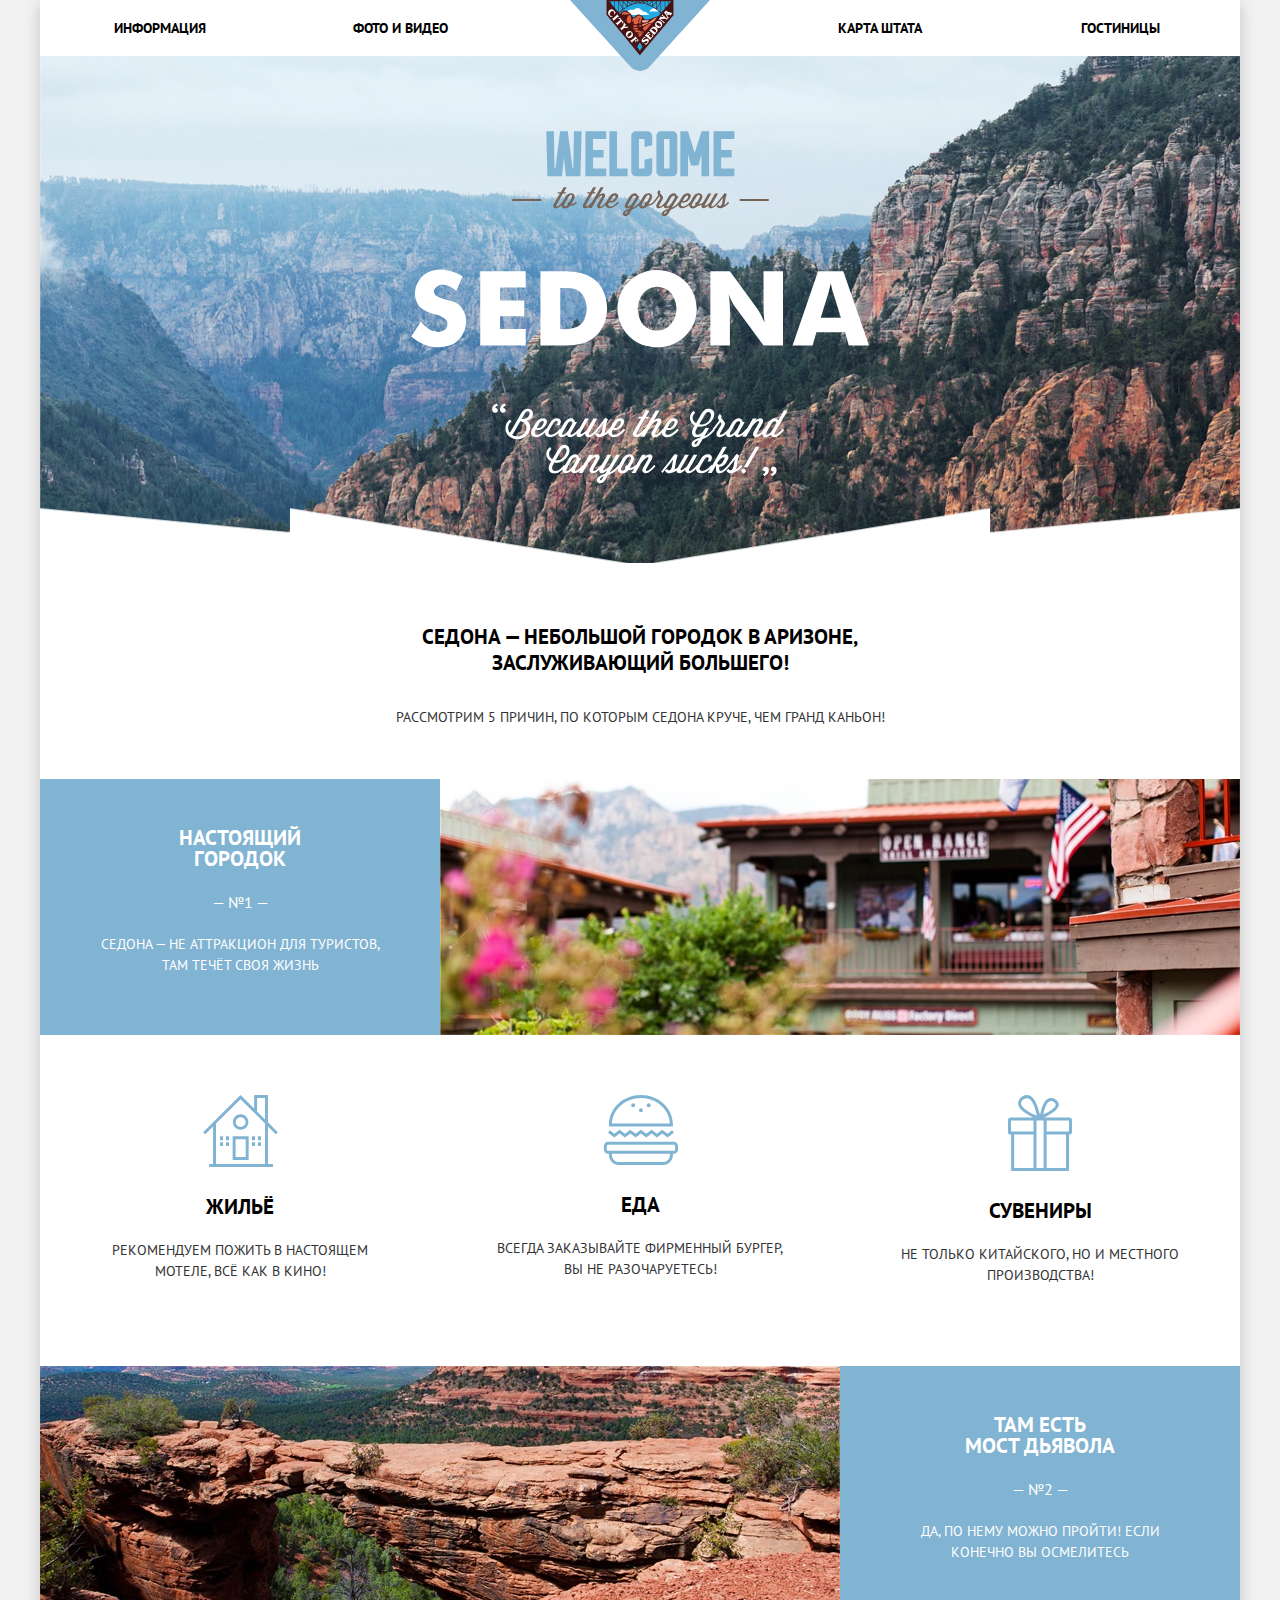
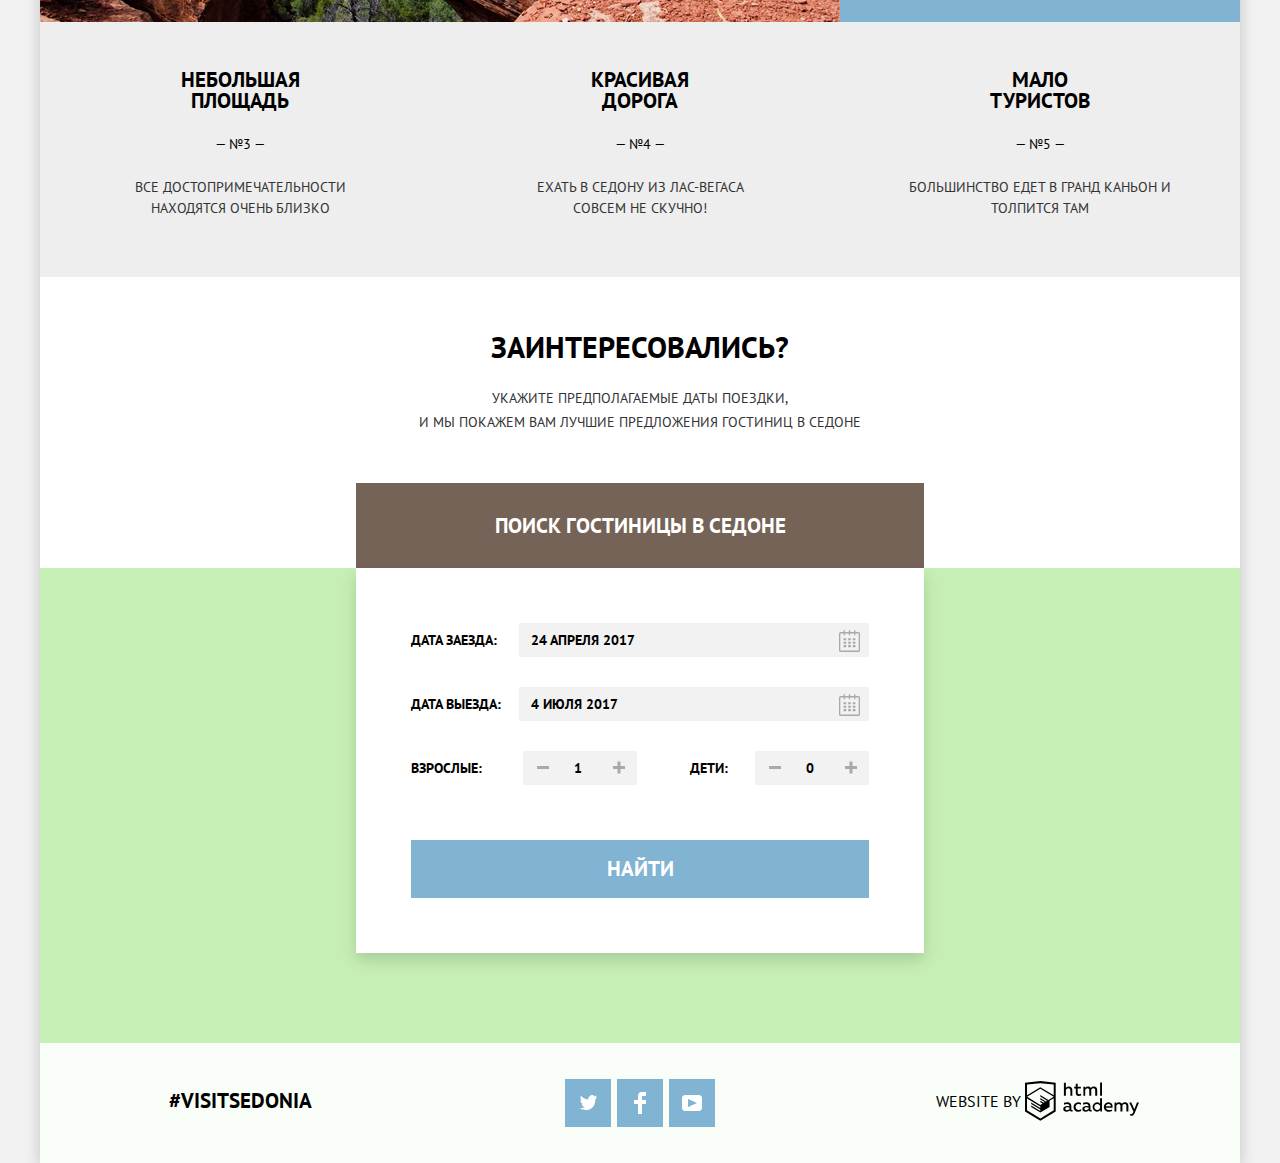
==== commit ad2000d6: "вношу правки для защиты" ====
--- a/index.html
+++ b/index.html
@@ -5,7 +5,7 @@
   <title>HTML Academy: Седона главная</title>
   <link href="https://fonts.googleapis.com/css?family=PT+Sans:400,700&display=swap&subset=cyrillic" rel="stylesheet">
   <link rel="stylesheet" href="css/normalize.css">
-  <link rel="stylesheet" href="css/style.min.css">
+  <link rel="stylesheet" href="css/style.css">
 
 </head>
 
@@ -155,6 +155,9 @@
     </main>
 
     <footer class="main-footer-index">
+      <p class="footer-link">
+        <a href="#">#visitsedonia</a>
+      </p>
       <ul class="footer-social">
         <li class="social-button">
           <a href="#"><span class="visually-hidden">Твиттер</span>
@@ -178,8 +181,8 @@
       </ul>
 
       <div class="footer-copyright">
-        <a href="https://htmlacademy.ru"> <span class="visually-hidden">Лого htmlacademy</span>
-          <span class="footer-by">Website by</span>
+        <a href="https://htmlacademy.ru/intensive/htmlcss"> <span class="visually-hidden">Лого htmlacademy</span>
+          <span class="footer-by">Website by </span>
 
             <svg width="114" height="40" xmlns="http://www.w3.org/2000/svg">
               <path d="M47.066 29.06c.197-.009.392-.045.58-.108v1.435c-.398.153-.82.23-1.245.226a1.758 1.758 0 0 1-1.762-1.079 5.035 5.035 0 0 1-3.313 1.165c-1.593 0-3.07-.895-3.07-2.75 0-2.299 2.11-3.011 3.914-3.011.77.012 1.537.103 2.29.27v-.324c0-1.079-.802-1.91-2.31-1.91a7.681 7.681 0 0 0-3.166.69v-1.833c1.084-.38 2.22-.58 3.366-.594 2.49 0 4.02 1.209 4.02 3.938v3.237a.592.592 0 0 0 .128.429c.097.12.237.194.388.208h.18v.01zm-6.795-1.22c.027.389.205.75.495 1.004.289.253.666.378 1.045.345h.117a3.537 3.537 0 0 0 2.542-1.079v-1.532a10.038 10.038 0 0 0-1.91-.227c-1.054 0-2.278.356-2.278 1.49h-.01zm13.04-6.592a5.183 5.183 0 0 1 2.712.69v1.856a4.237 4.237 0 0 0-2.427-.755 2.885 2.885 0 0 0-2.658 1.427 3.025 3.025 0 0 0 0 3.07 2.885 2.885 0 0 0 2.658 1.426 5.185 5.185 0 0 0 2.564-.69v1.845a6.49 6.49 0 0 1-2.912.615c-2.443.16-4.552-1.732-4.716-4.23v-.442a4.722 4.722 0 0 1 1.23-3.34 4.514 4.514 0 0 1 3.18-1.472h.401-.032zm12.84 7.811c.198-.008.393-.044.58-.107v1.435c-.397.153-.82.23-1.244.226a1.758 1.758 0 0 1-1.762-1.079 5.035 5.035 0 0 1-3.313 1.165c-1.593 0-3.07-.895-3.07-2.75 0-2.299 2.11-3.011 3.914-3.011.77.012 1.537.103 2.29.27v-.324c0-1.079-.802-1.91-2.311-1.91a7.681 7.681 0 0 0-3.165.69v-1.833c1.084-.38 2.22-.58 3.365-.594 2.49 0 4.02 1.209 4.02 3.938v3.237a.592.592 0 0 0 .129.429c.097.12.237.194.388.208h.18v.01zm-6.794-1.219c.027.391.206.754.498 1.008.292.254.671.377 1.053.34h.116a3.537 3.537 0 0 0 2.543-1.078v-1.532a10.038 10.038 0 0 0-1.91-.227c-1.118 0-2.279.356-2.279 1.49h-.021zm17.661-10.52v13.164h-1.74v-1.425a4.061 4.061 0 0 1-3.366 1.662c-2.437-.168-4.33-2.239-4.33-4.737 0-2.497 1.893-4.568 4.33-4.736a3.98 3.98 0 0 1 3.165 1.403v-5.33h1.941zm-4.779 5.633c-1.608 0-2.912 1.333-2.912 2.978 0 1.644 1.304 2.977 2.912 2.977a3.015 3.015 0 0 0 2.828-1.877v-2.158a3.068 3.068 0 0 0-2.807-1.866l-.021-.054zm11.11-1.705c3.492 0 4.705 2.891 4.135 5.492h-6.562c.222 1.618 1.762 2.276 3.366 2.276a6.327 6.327 0 0 0 2.785-.636v1.726c-1 .436-2.08.646-3.165.615-2.67 0-5.012-1.532-5.012-4.769a4.572 4.572 0 0 1 1.145-3.268 4.37 4.37 0 0 1 3.076-1.468h.232v.032zm.095 1.661c-1.322-.099-2.474.915-2.575 2.266v.065h4.906a2.186 2.186 0 0 0-.614-1.71 2.083 2.083 0 0 0-1.675-.62h-.042zm6.045 7.553v-8.966h1.74v1.079a3.982 3.982 0 0 1 2.934-1.37 3 3 0 0 1 2.785 1.51c.793-.882 1.9-1.399 3.07-1.435a3.191 3.191 0 0 1 2.489 1.01c.647.69.971 1.631.887 2.583v5.61h-2.004v-5.556a1.743 1.743 0 0 0-.366-1.262 1.667 1.667 0 0 0-1.132-.626h-.275a2.937 2.937 0 0 0-2.184 1.208v6.237H95.43v-5.557a1.742 1.742 0 0 0-.38-1.266 1.666 1.666 0 0 0-1.15-.611h-.21a3.152 3.152 0 0 0-2.333 1.392v6.074h-1.825l-.042-.054zm22.483-8.988h2.005l-4.126 10.207c-.95 2.342-2.205 3.086-3.534 3.086a4.917 4.917 0 0 1-1.16-.15v-1.695c.29.09.593.133.896.13.95 0 1.667-.69 2.184-2.05l.18-.454-4.22-9.063h2.11l3.017 6.787 2.648-6.798zM40.862 1.633v5.135a3.976 3.976 0 0 1 2.849-1.23 3.387 3.387 0 0 1 2.614 1.007 3.55 3.55 0 0 1 1.015 2.662v5.556h-1.973V9.466a1.984 1.984 0 0 0-.41-1.44 1.899 1.899 0 0 0-1.289-.718h-.316a3.081 3.081 0 0 0-2.448 1.5v5.955H38.9V1.633h2.004-.042zm11.827.917v3.237h3.165v1.726H52.69v4.11c0 1.188.528 1.576 1.667 1.576.611 0 1.217-.12 1.783-.356v1.726a7.03 7.03 0 0 1-2.332.378 2.653 2.653 0 0 1-2.197-.743 2.786 2.786 0 0 1-.82-2.213v-4.5h-1.646V5.733h1.583v-2.72l1.962-.463zm5.697 12.203V5.754h1.752v1.08a3.983 3.983 0 0 1 2.922-1.382 2.998 2.998 0 0 1 2.743 1.435c.793-.882 1.9-1.4 3.07-1.435.94-.037 1.85.347 2.491 1.052.64.704.949 1.66.843 2.617v5.62h-2.004V9.186a1.743 1.743 0 0 0-.366-1.262 1.667 1.667 0 0 0-1.132-.626h-.243a2.937 2.937 0 0 0-2.184 1.209v6.236h-2.005V9.185a1.743 1.743 0 0 0-.365-1.262 1.667 1.667 0 0 0-1.133-.626h-.242A3.152 3.152 0 0 0 60.2 8.69v6.074h-1.815v-.01zM75.088 1.622h1.93v13.11h-1.93V1.621zM15.52.057h-.17L0 1.72v28.775l15.35 9.344 15.352-9.344V1.72L15.52.057zm13.188 29.24L15.35 37.432 2.005 29.318V17.515l13.283 8.092v1.424l-9.105-5.503v1.414l9.157 5.621v1.5l-9.147-5.567v1.456l9.158 5.621 9.232-5.653v-6.107l4.114-2.492v11.997l.01-.021zm0-13.52l-3.672 2.159-1.688 1.078-8.04-4.93v1.413l6.848 4.23-.148.097-1.055.582-5.665-3.452v1.445l4.473 2.72-1.055.722-3.376-2.05v1.414l2.215 1.338-2.247 1.36-13.188-8.04L15.31 7.73l13.399 8.049zm0-1.424l-13.42-8.08-13.273 8.08V3.563L15.361 2.13l13.347 1.435v10.79z" fill-rule="nonzero"/>
--- a/css/style.css
+++ b/css/style.css
@@ -0,0 +1,1186 @@
+body {
+  margin: 0;
+
+  font-family: "PT Sans", Arial, sans-serif;
+  font-weight: normal;
+  line-height: 21px;
+  color: #000000;
+  text-align: center;
+  text-transform: uppercase;
+  background-color: #F2F2F2;
+}
+
+.centred {
+  width: 1200px;
+  margin: 0 auto;
+  box-shadow: 0 5px 15px 0 rgba(0, 1, 1, 0.2);
+}
+
+a {
+  text-decoration: none;
+}
+
+.visually-hidden:not(:focus):not(:active),
+input[type="checkbox"].visually-hidden,
+input[type="radio"].visually-hidden {
+  position: absolute;
+
+  width: 1px;
+  height: 1px;
+  margin: -1px;
+  border: 0;
+  padding: 0;
+
+  white-space: nowrap;
+
+  clip-path: inset(100%);
+  clip: rect(0 0 0 0);
+  overflow: hidden;
+}
+
+img {
+  max-width: 100%;
+  height: auto;
+}
+
+
+/* -------------------------------- Анимация начало -------------------------------- */
+
+@keyframes hide {
+
+  0% {
+    transform: rotate(0deg) scale(1);
+    opacity: 1;
+}
+
+  /* 50% {
+    transform: rotate(90deg) scale(0.75);
+    opacity: 0.75;
+  } */
+
+  100% {
+    transform: rotate(360deg) scale(0);
+    opacity: 0;
+  }
+
+}
+
+@keyframes show {
+
+    0% {
+    transform: rotate(360deg) scale(0);
+    opacity: 0;
+  }
+
+  100% {
+    transform: rotate(0deg) scale(1);
+    opacity: 1;
+  }
+
+}
+
+/* -------------------------------- Анимация окончание -------------------------------- */
+
+/* -------------------------------- начало стилизации -------------------------------- */
+
+.main-header {
+  position: relative;
+  background-color: #ffffff;
+}
+
+/* .navigation {
+  font-size: 14px;
+  font-weight: bold;
+  line-height: 26px;
+} */
+
+.logo-navigation {
+  display: block;
+  position: absolute;
+  left: 50%;
+  margin-left: -70px;
+}
+
+.main-navigation,
+.features-leisure-list,
+.footer-social {
+  list-style: none;
+}
+
+.main-navigation {
+  font-size: 14px;
+  font-weight: bold;
+  line-height: 26px;
+
+  width: 1200px;
+  margin: 0;
+  padding: 0;
+  display: flex;
+  flex-wrap: wrap;
+}
+
+.main-navigation a {
+  color: #000000;
+}
+
+
+.main-navigation a:hover {
+  color: #81B3D2;
+}
+
+.main-navigation a:active {
+  color: rgba(0, 0, 0, 0.3);
+}
+
+.site-navigation,
+.site-navigation-current {
+  padding: 15px 0;
+  width: 240px;
+  text-align: center;
+}
+
+.site-navigation:nth-child(2) {
+  margin-right: 240px;
+}
+
+.site-navigation-current a,
+.site-navigation-current a:hover,
+.site-navigation-current a:active {
+  color: #766357;
+}
+
+.container,
+.container-inner {
+  background-color: #ffffff;
+}
+
+.main-intro {
+  background-image: url("../img/bg-photo.jpg");
+  background-repeat: no-repeat;
+  background-color: #81B3D2;
+  width: 1200px;
+  padding: 75px 0 74px 0;
+}
+
+.features-sedona {
+  padding-top: 47px;
+  padding-left: 320px;
+  padding-right: 320px;
+  padding-bottom: 31px;
+}
+
+.features-sedona h1 {
+  margin: 0;
+  padding: 14px 0;
+  font-size: 21px;
+  font-weight: bold;
+  line-height: 26px;
+}
+
+.features-sedona p {
+  margin: 0;
+  padding: 14px 0 18px;
+  font-size: 14px;
+  line-height: 26px;
+  color: #333333;
+}
+
+.features {
+  display: flex;
+  flex-direction: column;
+}
+
+.features-advantage {
+  background-color: #81B3D2;
+  color: #ffffff;
+}
+
+.features-point-left,
+.features-point-right {
+  width: 400px;
+  box-sizing: border-box;
+  padding: 45px 40px ;
+}
+
+.features-point-left {
+  float: left;
+}
+
+.features-point-right {
+  float: right;
+  padding-top: 45px;
+  padding-bottom: 0;
+}
+
+.features-foto {
+  line-height: 0;
+}
+
+.features-advantage h2,
+.features-leisure h2 {
+  margin: 0;
+  padding: 3px 55px 23px;
+  font-size: 21px;
+  font-weight: bold;
+}
+
+.features-leisure {
+  font-size: 0;
+  line-height: 0;
+}
+
+.features-leisure h2 {
+  padding-top: 40px;
+}
+
+/* .features-advantage span {
+
+} */
+
+.features-advantage p,
+.features-leisure p {
+  font-size: 14px;
+  line-height: 21px;
+  color: #ffffff;
+
+  margin: 0;
+  padding: 21px 9px 0;
+}
+
+.features-leisure p {
+  color: #333333;
+
+  padding: 10px 50px 0;
+}
+
+.features-leisure-list,
+.features-leisure-last {
+  margin: 0;
+  padding: 60px 0 80px 0;
+  display: flex;
+  flex-wrap: wrap;
+}
+
+.features-leisure-item {
+  width: 400px;
+}
+
+.features-interest {
+  padding: 31px 350px 49px;
+}
+
+.features-interest h2 {
+  margin: 0;
+  font-size: 30px;
+  line-height: 78px;
+}
+
+.features-interest p {
+  margin: 0;
+  font-size: 14px;
+  line-height: 24px;
+  color: #333333;
+}
+
+.last {
+  background-color: #eeeeee;
+}
+
+.features-leisure-last {
+  padding: 47px 0 58px;
+}
+
+.last h2 {
+  padding: 0px 130px 23px;
+  line-height: 21px;
+}
+
+.last span {
+  font-size: 14px;
+  line-height: 21px;
+}
+
+.last p {
+  padding: 22px 69px 0;
+}
+
+.search-hotel{
+  width: 568px;
+  margin: 0 auto;
+  position: relative;
+}
+
+.search-hotel h2 {
+  font-size: 21px;
+  color: white;
+  background-color: #766357;
+  margin: 0;
+  padding-top: 32px;
+  padding-bottom: 32px;
+
+  cursor: pointer;
+}
+
+.search-hotel h2:hover {
+  background-color: #604E43;
+}
+
+.search-hotel h2:active {
+  background-color: #503E33;
+  color: rgba(255, 255, 255, 0.3);
+}
+
+form.search {
+  width: 568px;
+
+  display: flex;
+  box-sizing: border-box;
+  flex-wrap: wrap;
+  justify-content: space-between;
+  align-items: center;
+
+  position: absolute;
+  padding: 55px;
+  background-color: #ffffff;
+  color: #000000;
+  box-shadow: 0 7px 15px 0px rgba(0, 1, 1, 0.15);
+
+  /* animation-name: hide;
+  animation-duration: 2s; */
+}
+
+form.search-hide {
+  animation-name: hide;
+  animation-duration: 2s;
+  animation-fill-mode: forwards;
+}
+
+/* .hidden {
+  display: none;
+} */
+
+form.search-show {
+  animation-name: show;
+  animation-duration: 2s;
+}
+
+.search-data,
+.select-date {
+  font-size: 14px;
+  line-height: 26px;
+  font-weight: bold;
+  padding-bottom: 30px;
+
+  position: relative;
+}
+
+.icon-calend {
+  position: absolute;
+
+  width: 21px;
+  height: 23px;
+
+  top: 2px;
+  left: 428px;
+
+  background-color: transparent;
+  fill: rgba(169, 169, 169, 1.0);
+}
+
+.icon-calend:hover svg {
+  fill: rgba(0, 0, 0, 1.0);
+}
+
+.icon-calend:active svg {
+  fill: rgba(129, 179, 210, 1.0);
+}
+
+
+.search-hotel input {
+  width: 334px;
+  margin: 0;
+  padding-top: 2px;
+  padding-bottom: 2px;
+  padding-left: 10px;
+  margin-bottom: 30px;
+
+  font-size: 14px;
+  line-height: 26px;
+  font-weight: bold;
+  text-transform: uppercase;
+
+  background-color: #f2f2f2;
+  color: #000000;
+  border: 2px solid #f2f2f2;
+  outline: none;
+
+  cursor: text;
+}
+
+.search-hotel input:hover {
+  background-color: #EBEBEB;
+  border-color: #EBEBEB;
+}
+
+
+.search-hotel input:focus {
+  background-color: #ffffff;
+  border: 2px solid #E5E5E5;
+}
+
+.persons-mature,
+.persons-child {
+  display: flex;
+  justify-content: space-between;
+  align-items: center;
+  position: relative;
+  padding-bottom: 25px;
+}
+
+.persons-mature {
+  width: 226px;
+}
+
+.persons-mature input,
+.persons-child input {
+  box-sizing: border-box;
+  width: 114px;
+  padding-right: 0;
+  text-align: center;
+
+  outline: none;
+}
+
+.button-plus,
+.button-minus {
+  position: absolute;
+  font-size: 0;
+  width: 38px;
+  height: 38px;
+
+  top: -3px;
+  right: 0;
+
+  border: 0;
+  outline: none;
+
+  background-color: transparent;
+
+  cursor: pointer;
+}
+
+.button-minus {
+  right: 76px;
+}
+
+
+.button-minus::after {
+  content: "";
+  position: absolute;
+  width: 12px;
+  height: 3px;
+
+  background-color: #A9A9A9;
+
+  top: 18px;
+  left: 14px;
+}
+
+.button-plus::after {
+  content: "";
+  position: absolute;
+  width: 12px;
+  height: 3px;
+
+  background-color: #A9A9A9;
+
+  top: 18px;
+  left: 14px;
+}
+
+.button-plus::before {
+  content: "";
+  position: absolute;
+  width: 12px;
+  height: 3px;
+  transform: rotate(90deg);
+
+  background-color: #A9A9A9;
+
+  top: 18px;
+  left: 14px;
+}
+
+.button-plus:hover::before,
+.button-plus:hover::after,
+.button-minus:hover::before,
+.button-minus:hover::after {
+  background-color: #000000;
+}
+
+.button-plus:active::before,
+.button-plus:active::after,
+.button-minus:active::before,
+.button-minus:active::after {
+  background-color: #81B3D2;
+}
+
+.persons-child {
+  width: 179px;
+}
+
+.button-search {
+  background-color: #81B3D2;
+  font-size: 21px;
+  font-weight: bold;
+  color: white;
+  height: 58px;
+  text-transform: uppercase;
+  flex-grow: 1;
+  outline: none;
+  border-width: 0;
+}
+
+.button-search:hover {
+  background-color: #669EC0;
+}
+
+.button-search:active {
+  background-color: #5496BD;
+  color: rgba(255, 225, 225, 0.3);
+}
+
+
+.footer-index {
+  padding: 0;
+  margin: 0;
+  position: relative;
+}
+
+.map {
+  font-size: 0;
+  line-height: 0;
+  margin-bottom: -120px;
+  background-color: #c6efb5;
+}
+
+.map-sedona {
+  width: 1200px;
+  height: 595px;
+}
+
+.main-footer-index {
+  display: flex;
+  justify-content: space-between;
+  padding: 36px 0;
+  margin: 0;
+  background-color: rgba(255, 255, 255, 0.9);
+  position: relative;
+  z-index: 5;
+}
+
+.main-footer {
+  display: flex;
+  justify-content: space-between;
+  padding: 36px 0;
+  margin: 0;
+  background-color: rgba(255, 255, 255, 0.9);
+}
+
+.footer-index .main-footer {
+  position: absolute;
+  bottom: 0;
+  left: 0;
+}
+
+.footer-link,
+.footer-social,
+.footer-copyright {
+  margin: 0;
+  width: 400px;
+  padding: 0;
+}
+
+.footer-link {
+  font-size: 21px;
+  line-height: 26px;
+  font-weight: bold;
+  padding-top: 9px;
+  padding-bottom: 13px;
+}
+
+.main-footer a,
+.footer-link a,
+.footer-copyright a {
+  color: #000000;
+}
+
+.footer-social {
+  width: 400px;
+  padding: 0;
+  margin: 0;
+  display: flex;
+  justify-content: center;
+}
+
+.social-button {
+  display: flex;
+  justify-content: center;
+  align-items: center;
+  width: 46px;
+  background-color: #81B3D2;
+  font-size: 0;
+  line-height: 0;
+  margin: 0 3px;
+}
+
+.social-button:hover {
+  background-color: #669EC0;
+}
+
+.social-button:active {
+  background-color: #5496BD
+}
+
+.social-button svg {
+  fill: #ffffff;
+}
+
+.social-button:active svg {
+  opacity: 0.3;
+}
+
+.footer-copyright a{
+  display: flex;
+  justify-content: center;
+  padding-top: 2px;
+  padding-right: 5px;
+}
+
+.footer-by {
+  width: 85px;
+  padding-top: 10px;
+  padding-right: 4px;
+}
+
+.footer-copyright svg {
+  fill: #000000;
+}
+
+.footer-copyright:hover svg {
+  fill: #81b3d2;
+}
+
+.footer-copyright:active svg {
+  fill: #bdbbbc;
+}
+
+
+/* -------------------------- стилизую внутренюю -------------------------- */
+
+
+.container-inner {
+  text-align: left;
+}
+
+ .search-inner {
+  background-image: url("../img/inner-background.jpg");
+  background-repeat: no-repeat;
+  background-color: #81B3D2;
+  color: #ffffff;
+  /* font-size: 0; */
+  line-height: 0;
+  box-sizing: border-box;
+  padding: 25px 72px 10px;
+}
+
+.search-conditions {
+  display: flex;
+}
+
+.search-result .features-white-inner,
+.search-price .features-white-inner {
+  margin: 0;
+  padding-top: 13px;
+  padding-bottom: 35px;
+}
+
+.search-price .features-white-inner {
+  padding-bottom: 20px;
+}
+
+
+/* ----------------------------------------checkbox start---------------------------------------- */
+.search-request-choice input{
+  position: absolute;
+  width: 1px;
+  height: 1px;
+  overflow: hidden;
+  clip: rect(0 0 0 0);
+}
+
+.search-request-choice {
+  padding-left: 40px;
+  padding-bottom: 20px;
+}
+
+.icon-check {
+  position: absolute;
+  width: 27px;
+  height: 23px;
+  margin-left: -40px;
+  background-image: url(../img/checkbox-off.svg);
+  background-repeat: no-repeat;
+ }
+
+.choice-check:checked + .icon-check {
+   position: absolute;
+   width: 27px;
+   height: 23px;
+   margin-left: -40px;
+   background-image: url(../img/checkbox-on.svg);
+   background-repeat: no-repeat;
+}
+
+.choice-check:disabled + .icon-check {
+  position: absolute;
+  width: 27px;
+  height: 23px;
+  margin-left: -40px;
+  background-image: url(../img/checkbox-dis-off.svg);
+  background-repeat: no-repeat;
+}
+
+.choice-check:checked:disabled + .icon-check {
+   position: absolute;
+   width: 27px;
+   height: 23px;
+   margin-left: -40px;
+   background-image: url(../img/checkbox-dis-on.svg);
+   background-repeat: no-repeat;
+ }
+
+
+ /* ----------------------------------------checkbox end---------------------------------------- */
+
+
+ /* ----------------------------------------price range start---------------------------------------- */
+
+.price-range {
+  width: 315px;
+  height: 32px;
+  border: 2px solid #ffffff;
+  position: relative;
+  font-size: 0;
+}
+
+.price-range::after {
+  content: "";
+  position: absolute;
+  width: 2px;
+  height: 22px;
+
+  background-color: #ffffff;
+
+  top: 50%;
+  left: 50%;
+  transform: translate(-50%, -50%);
+
+}
+
+.price-range label {
+  display: inline-block;
+
+  font-size: 14px;
+  line-height: 38px;
+  vertical-align: top;
+
+  cursor: pointer;
+}
+
+.price-range .min,
+.price-range .max {
+  width: 82px;
+  padding-left: 65px;
+
+}
+
+.price-range input {
+  width: 50px;
+  margin: 0;
+  color: #ffffff;
+
+  background: none;
+  border: none;
+}
+
+.slider {
+  padding-top: 16px;
+  position: relative;
+  cursor: pointer;
+}
+
+.slider .line {
+  width: 318px;
+  height: 2px;
+  background-color: rgba(255, 225, 225, 0.3);
+}
+
+.line-inside {
+  width: 262px;
+  height: 2px;
+  background-color: #ffffff;
+}
+
+.slider-max::before {
+  content: "";
+  position: absolute;
+  width: 20px;
+  height: 22px;
+
+  background-image: url(../img/filter-button.svg);
+  top: 50%;
+  left: 0;
+
+  margin-top: -2px;
+}
+
+.slider-min::after {
+  content: "";
+  position: absolute;
+  width: 20px;
+  height: 22px;
+
+  background-image: url(../img/filter-button.svg);
+  top: 50%;
+  right: 14%;
+
+  margin-top: -2px;
+}
+
+.slider-min:hover::after,
+.slider-max:hover::before {
+  transform: scale(1.1);
+}
+
+.show {
+  display: block;
+  box-sizing: border-box;
+  margin: 0 83px;
+  margin-top: 32px;
+  padding: 6px 35px;
+
+  width: 137px;
+  height: 36px;
+
+  font-size: 14px;
+
+  color: #ffffff;
+  text-transform: uppercase;
+  text-align: center;
+  background-color: transparent;
+  border: 2px solid #ffffff;
+}
+/* ----------------------------------------price range end---------------------------------------- */
+
+
+.search-result {
+  width: 255px;
+  display: flex;
+  flex-direction: column;
+}
+
+.search-request-choice {
+  line-height: 25px;
+  font-size: 14px;
+}
+
+.search-conditions h3 {
+  font-size: 16px;
+  font-weight: bold;
+  display: flex;
+
+  padding-bottom: 10px;
+}
+
+.search-sort ul {
+  list-style: none;
+  padding-left: 35px;
+}
+
+.search-sort a {
+  color: #000000;
+}
+
+.search-price {
+  width: 318px;
+  margin-left: auto;
+}
+
+.search-price p {
+  font-size: 14px;
+  text-align: center;
+}
+
+.search-price button {
+  font-size: 14px;
+  text-align: center;
+  border: 2px solid #ffffff;
+}
+
+.search-price button:hover {
+  color: #000000;
+  border: 2px solid #ffffff;
+  background-color: #ffffff;
+}
+
+.search-find {
+  margin: 0;
+  font-size: 21px;
+  line-height: 26px;
+}
+
+.search-find a {
+  color: #000000;
+}
+
+.search-find a:hover {
+  color: #81B3D2;
+}
+
+.search-find a:active {
+  color: rgba(0, 0, 0, 0.3);
+}
+
+.search-sort {
+  font-size: 12px;
+  line-height: 18px;
+  padding: 0px 72px;
+  display: flex;
+}
+
+h3.search-find {
+  width: 135px;
+  margin: 0;
+  padding: 30px ;
+  padding-left: 0;
+}
+
+.search-sort p {
+  width: 80px;
+  margin: 0;
+  padding-top: 36px;
+  padding-bottom: 32px;
+}
+
+.search-select,
+.search-range {
+  display: flex;
+  margin: 0;
+  padding-top: 36px;
+  padding-bottom: 32px;
+}
+
+.search-select {
+  flex-wrap: wrap;
+}
+
+.search-select li {
+  padding-right: 33px;
+}
+
+.search-range {
+  margin-left: auto;
+}
+
+.search-range li {
+  /* margin: 0 4px; */
+  padding-left: 13px;
+}
+
+.search-range-current svg  {
+  fill: #81B3D2;
+}
+
+.search-range-current svg:hover,
+.search-range-current svg:active  {
+  fill: #81B3D2;
+}
+
+.search-range-passive svg {
+  fill: #CACACA;
+}
+
+.search-range-passive svg:hover {
+  fill: #000000;
+}
+
+.search-range-passive svg:active {
+  fill: #81B3D2;
+}
+
+.find-result {
+  display: flex;
+  flex-direction: column;
+}
+
+.hotel {
+  display: flex;
+  padding: 27px 72px 31px;
+  position: relative;
+}
+
+.hotel img {
+  width: 135px;
+  height: 90px;
+  background-color: #81B3D2;
+  align-self: center;
+}
+
+.hotel-wrapper,
+.hotel-type,
+.hotel-price {
+  display: flex;
+  flex-wrap: wrap;
+  flex-direction: column;
+}
+
+.hotel-wrapper {
+  min-width: 280px;
+  padding-left: 30px;
+}
+
+.hotel h1 {
+ margin: 0;
+ padding-bottom: 6px;
+}
+
+
+.type-price {
+  display: flex;
+}
+
+.hotel-type {
+  width: 110px;
+  padding-right: 7px;
+}
+
+.hotel-price {
+  width: 142px;
+}
+
+.hotel-price-preview {
+  padding-bottom: 16px;
+}
+
+.rating-wrapper {
+  display: flex;
+
+  flex-direction: column;
+  justify-content: space-between;
+  align-items: flex-end;
+
+  margin-left: auto;
+}
+
+.rating {
+  width: 110px;
+  /* padding-top: 47px; */
+  /* margin-left: auto;
+  margin-top: auto; */
+}
+
+.rating p {
+  margin: 0;
+  font-size: 14px;
+  background-color: #f2f2f2;
+  padding-bottom: 5px;
+  padding-top: 1px;
+  text-align: center;
+}
+
+.four-stars {
+  width: 91px;
+}
+
+.three-stars {
+  width: 66px;
+}
+
+.two-stars {
+  width: 42px;
+}
+
+.stars {
+  height: 17px;
+  background-image: url(../img/star.svg);
+  background-repeat: space;
+}
+
+
+.search-select-passive a {
+  color: rgba(0, 0, 0, 0.3);
+  border-bottom: 1px dotted #81B3D2;
+}
+
+.search-select-passive a:hover {
+  color: #81B3D2;
+  border-bottom: 1px dotted #81B3D2;
+}
+
+.search-select-passive a:active {
+  color: #000000;
+  border-bottom: 0;
+}
+
+.search-select-current a,
+.search-select-current a:hover,
+.search-select-current a:active {
+  color: #81B3D2;
+}
+
+.hotel-price-preview {
+  padding-bottom: 12px;
+  font-size: 14px;
+  color: #333333;
+}
+
+.search-sort,
+.hotel {
+  border-bottom: 1px solid #e5e5e5;
+}
+
+.button-detail {
+  font-size: 14px;
+  font-weight: bold;
+  text-align: center;
+
+  margin: 0;
+  padding-top: 2px;
+  padding-bottom: 4px;
+
+  background-color: #81b3d2;
+  color: #ffffff;
+}
+
+.button-detail:hover {
+  background-color: #669EC0;
+}
+
+.button-reserve {
+  background-color: #766357;
+}
+
+.button-reserve:hover {
+  background-color: #604E43;
+}
+
+.button-detail:active {
+  background-color: #5496BD;
+  color: rgba(225, 225, 225, 0.3);
+}
+
+.button-reserve:active {
+  background-color: #503E33;
+  color: rgba(225, 225, 225, 0.3);
+}
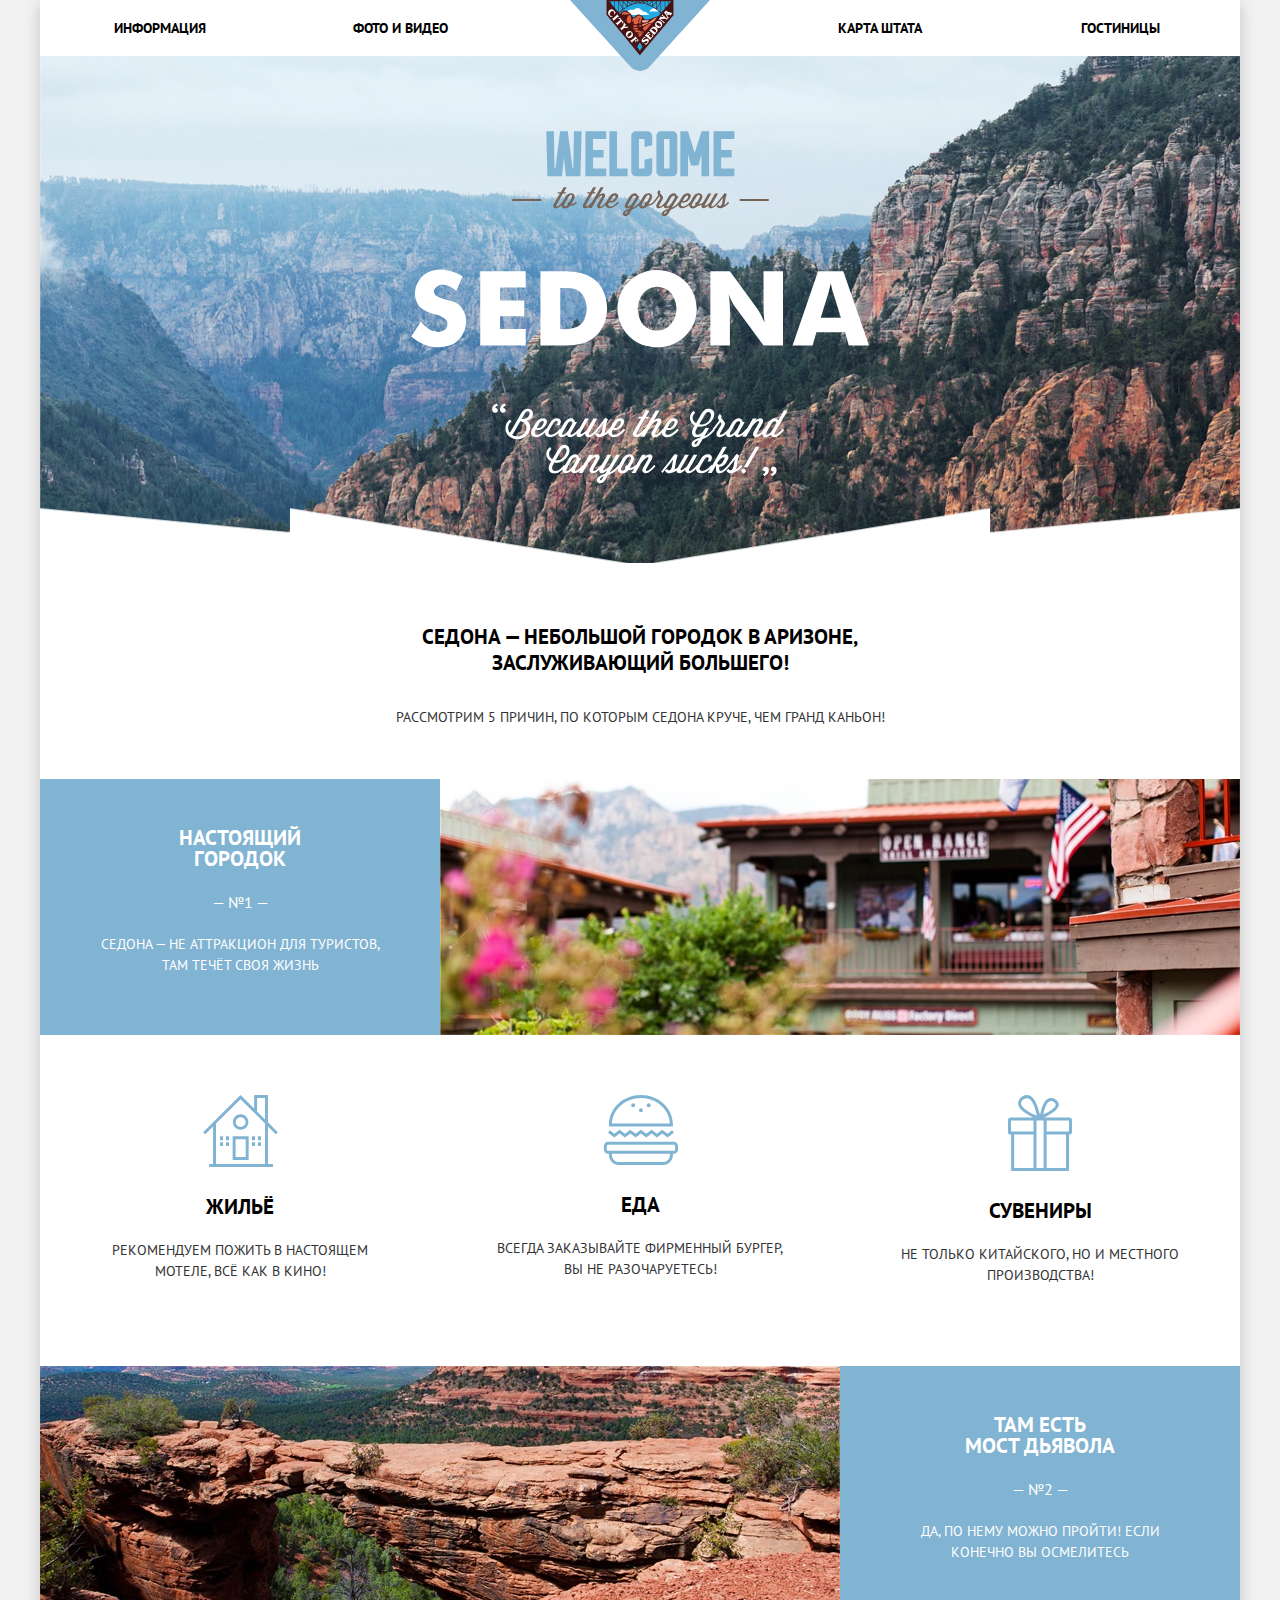
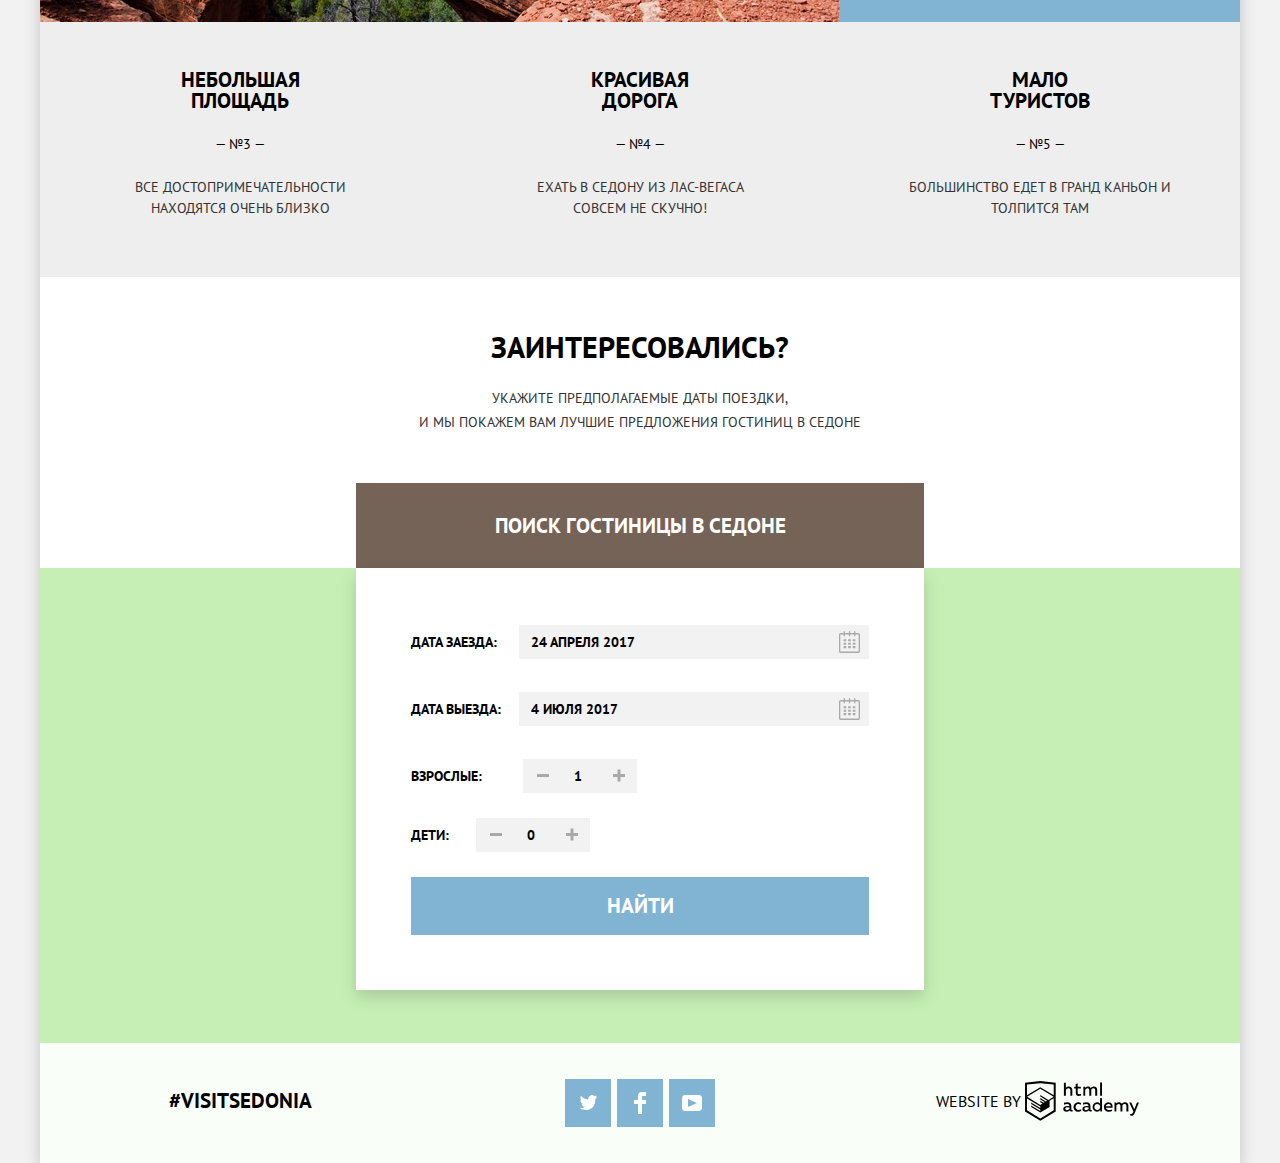
==== commit a39488a2: "Внес правки после первой проверки" ====
--- a/index.html
+++ b/index.html
@@ -5,7 +5,7 @@
   <title>HTML Academy: Седона главная</title>
   <link href="https://fonts.googleapis.com/css?family=PT+Sans:400,700&display=swap&subset=cyrillic" rel="stylesheet">
   <link rel="stylesheet" href="css/normalize.css">
-  <link rel="stylesheet" href="css/style.css">
+  <link rel="stylesheet" href="css/style.min.css">
 
 </head>
 
@@ -116,83 +116,94 @@
         <a><h2 class="features-white">Поиск гостиницы в седоне</h2></a>
 
         <form class="search search-show" action="index.html" method="post">
-          <label for="arrival" class="select-date">Дата заезда:
-            <span class="icon-calend">
-              <svg width="21" height="23" xmlns="http://www.w3.org/2000/svg"><g fill-rule="nonzero"><path d="M19.251 3.025h-2.845V1.648c0-.381-.294-.689-.656-.689-.363 0-.656.308-.656.689v1.377h-3.938V1.648c0-.381-.294-.689-.655-.689-.363 0-.657.308-.657.689v1.377H5.906V1.648c0-.381-.294-.689-.656-.689-.363 0-.657.308-.657.689v1.377H1.75C.784 3.025 0 3.847 0 4.862v16.302C0 22.179.784 23 1.75 23h17.501c.966 0 1.749-.821 1.749-1.836V4.862c0-1.015-.783-1.837-1.749-1.837zm.437 18.139a.448.448 0 0 1-.437.459H1.75a.45.45 0 0 1-.438-.459V4.862a.45.45 0 0 1 .438-.459h2.844v1.378c0 .381.294.689.657.689.362 0 .656-.308.656-.689V4.403h3.938v1.378c0 .381.294.689.657.689.361 0 .655-.308.655-.689V4.403h3.938v1.378c0 .381.293.689.656.689.362 0 .656-.308.656-.689V4.403h2.845c.241 0 .437.206.437.459v16.302h-.001z"/><path d="M4.594 9.225h2.625v2.066H4.594V9.225zm0 3.443h2.625v2.067H4.594v-2.067zm0 3.444h2.625v2.066H4.594v-2.066zm4.594 0h2.625v2.066H9.188v-2.066zm0-3.444h2.625v2.067H9.188v-2.067zm0-3.443h2.625v2.066H9.188V9.225zm4.593 6.887h2.625v2.066h-2.625v-2.066zm0-3.444h2.625v2.067h-2.625v-2.067zm0-3.443h2.625v2.066h-2.625V9.225z"/></g></svg>
+          <div class="select-date-wrapper">
+            <label for="arrival" class="select-date">Дата заезда:</label>
+            <div class="calend-wrapper">
+              <input id="arrival" type="text" name="date-in" value="24 апреля 2017">
+              <span class="icon-calend">
+                <svg width="21" height="23" xmlns="http://www.w3.org/2000/svg"><g fill-rule="nonzero"><path d="M19.251 3.025h-2.845V1.648c0-.381-.294-.689-.656-.689-.363 0-.656.308-.656.689v1.377h-3.938V1.648c0-.381-.294-.689-.655-.689-.363 0-.657.308-.657.689v1.377H5.906V1.648c0-.381-.294-.689-.656-.689-.363 0-.657.308-.657.689v1.377H1.75C.784 3.025 0 3.847 0 4.862v16.302C0 22.179.784 23 1.75 23h17.501c.966 0 1.749-.821 1.749-1.836V4.862c0-1.015-.783-1.837-1.749-1.837zm.437 18.139a.448.448 0 0 1-.437.459H1.75a.45.45 0 0 1-.438-.459V4.862a.45.45 0 0 1 .438-.459h2.844v1.378c0 .381.294.689.657.689.362 0 .656-.308.656-.689V4.403h3.938v1.378c0 .381.294.689.657.689.361 0 .655-.308.655-.689V4.403h3.938v1.378c0 .381.293.689.656.689.362 0 .656-.308.656-.689V4.403h2.845c.241 0 .437.206.437.459v16.302h-.001z"/><path d="M4.594 9.225h2.625v2.066H4.594V9.225zm0 3.443h2.625v2.067H4.594v-2.067zm0 3.444h2.625v2.066H4.594v-2.066zm4.594 0h2.625v2.066H9.188v-2.066zm0-3.444h2.625v2.067H9.188v-2.067zm0-3.443h2.625v2.066H9.188V9.225zm4.593 6.887h2.625v2.066h-2.625v-2.066zm0-3.444h2.625v2.067h-2.625v-2.067zm0-3.443h2.625v2.066h-2.625V9.225z"/></g></svg>
+              </span>
+
+            </div>
+          </div>
+
+
+          <div class="select-date-wrapper">
+            <label for="departure" class="select-date">Дата выезда:  </label>
+
+            <div class="calend-wrapper"><span class="icon-calend">
+              <svg width="21" height="23" xmlns="http://www.w3.org/2000/svg"><g fill-rule="nonzero"><path d="M19.251 3.025h-2.845V1.648c0-.381-.294-.689-.656-.689-.363 0-.656.308-.656.689v1.377h-3.938V1.648c0-.381-.294-.689-.655-.689-.363 0-.657.308-.657.689v1.377H5.906V1.648c0-.381-.294-.689-.656-.689-.363 0-.657.308-.657.689v1.377H1.75C.784 3.025 0 3.847 0 4.862v16.302C0 22.179.784 23 1.75 23h17.501c.966 0 1.749-.821 1.749-1.836V4.862c0-1.015-.783-1.837-1.749-1.837zm.437 18.139a.448.448 0 0 1-.437.459H1.75a.45.45 0 0 1-.438-.459V4.862a.45.45 0 0 1 .438-.459h2.844v1.378c0 .381.294.689.657.689.362 0 .656-.308.656-.689V4.403h3.938v1.378c0 .381.294.689.657.689.361 0 .655-.308.655-.689V4.403h3.938v1.378c0 .381.293.689.656.689.362 0 .656-.308.656-.689V4.403h2.845c.241 0 .437.206.437.459v16.302h-.001z"/><path d="M4.594 9.225h2.625v2.066H4.594V9.225zm0 3.443h2.625v2.067H4.594v-2.067zm0 3.444h2.625v2.066H4.594v-2.066zm4.594 0h2.625v2.066H9.188v-2.066zm0-3.444h2.625v2.067H9.188v-2.067zm0-3.443h2.625v2.066H9.188V9.225zm4.593 6.887h2.625v2.066h-2.625v-2.066zm0-3.444h2.625v2.067h-2.625v-2.067zm0-3.443h2.625v2.066h-2.625V9.225z"/></g>
+              </svg>
             </span>
-          </label>
-          <input id="arrival" type="text" name="date-in" value="24 апреля 2017">
-
-          <label for="departure" class="select-date">Дата выезда:
-            <span class="icon-calend">
-              <svg width="21" height="23" xmlns="http://www.w3.org/2000/svg"><g fill-rule="nonzero"><path d="M19.251 3.025h-2.845V1.648c0-.381-.294-.689-.656-.689-.363 0-.656.308-.656.689v1.377h-3.938V1.648c0-.381-.294-.689-.655-.689-.363 0-.657.308-.657.689v1.377H5.906V1.648c0-.381-.294-.689-.656-.689-.363 0-.657.308-.657.689v1.377H1.75C.784 3.025 0 3.847 0 4.862v16.302C0 22.179.784 23 1.75 23h17.501c.966 0 1.749-.821 1.749-1.836V4.862c0-1.015-.783-1.837-1.749-1.837zm.437 18.139a.448.448 0 0 1-.437.459H1.75a.45.45 0 0 1-.438-.459V4.862a.45.45 0 0 1 .438-.459h2.844v1.378c0 .381.294.689.657.689.362 0 .656-.308.656-.689V4.403h3.938v1.378c0 .381.294.689.657.689.361 0 .655-.308.655-.689V4.403h3.938v1.378c0 .381.293.689.656.689.362 0 .656-.308.656-.689V4.403h2.845c.241 0 .437.206.437.459v16.302h-.001z"/><path d="M4.594 9.225h2.625v2.066H4.594V9.225zm0 3.443h2.625v2.067H4.594v-2.067zm0 3.444h2.625v2.066H4.594v-2.066zm4.594 0h2.625v2.066H9.188v-2.066zm0-3.444h2.625v2.067H9.188v-2.067zm0-3.443h2.625v2.066H9.188V9.225zm4.593 6.887h2.625v2.066h-2.625v-2.066zm0-3.444h2.625v2.067h-2.625v-2.067zm0-3.443h2.625v2.066h-2.625V9.225z"/></g>
-              </svg>
-            </span>
-          </label>
-          <input id="departure" type="text" name="date-out" value="4 июля 2017">
-
-          <div class="persons-mature">
-            <label for="mature" class="search-data">Взрослые:</label>
-            <button class="button-plus" type="button" value="2">Добавить</button>
-            <input id="mature" type="number" name="mature" min="1" step="1" value="1">
-            <button class="button-minus" type="button">Отнять</button>
-          </div>
-
-          <div class="persons-child">
-            <label for="child" class="search-data ">Дети:</label>
-            <button class="button-plus" type="button">Добавить</button>
-            <input id="child" type="number" name="child" min="0" step="1" value="0">
-            <button class="button-minus" type="button">Отнять</button>
-          </div>
-          <button class="button-search" type="submit" name="search">Найти</button>
-        </form>
-      </section>
-
-      <section class="map">
-        <h3 class="visually-hidden">Карта Седоны</h3>
-        <iframe class="map-sedona" src="https://www.google.com/maps/embed?pb=!1m18!1m12!1m3!1d104770.38018730558!2d-111.86517855273749!3d34.85435832354931!2m3!1f0!2f0!3f0!3m2!1i1024!2i768!4f13.1!3m3!1m2!1s0x872da132f942b00d%3A0x5548c523fa6c8efd!2z0KHQtdC00L7QvdCwLCDQkNGA0LjQt9C-0L3QsCA4NjMzNiwg0KHQqNCQ!5e0!3m2!1sru!2sru!4v1558952147053!5m2!1sru!2sru"  style="border:0" allowfullscreen></iframe>
-      </section>
-    </main>
-
-    <footer class="main-footer-index">
-      <p class="footer-link">
-        <a href="#">#visitsedonia</a>
-      </p>
-      <ul class="footer-social">
-        <li class="social-button">
-          <a href="#"><span class="visually-hidden">Твиттер</span>
-            <svg width="17" height="17" xmlns="http://www.w3.org/2000/svg"><path d="M10.95 1.144c1.685-.496 2.984.27 3.577 1.179.673-.231 1.331-.481 2.011-.708a2.345 2.345 0 0 1-.857 1.768c.685.17 1.304-.491 1.304-.491-.169 1-1.006 1.788-1.563 2.024-.231 6.75-3.175 11.217-10.077 11.082h-.446c-.41 0-4.164-.46-4.898-1.887 2.271.196 3.893-.422 4.693-1.177-.96-.3-2.679-.477-2.979-2.95.349.106.564.228 1.19.119C1.705 9.247.374 8.53.448 6.33c.285.328 1.067.536 1.34.472-.703-.241-1.97-3.36-.894-4.952 1.818 1.854 3.735 3.606 7.152 3.773.208-2.293 1.137-3.83 2.904-4.479z" fill-rule="nonzero"/>
-            </svg>
-          </a>
-        </li>
-        <li class="social-button">
-          <a href="#"><span class="visually-hidden">Фейсбук</span>
-            <svg width="12" height="22" xmlns="http://www.w3.org/2000/svg"><path d="M12 4V0H8a4 4 0 0 0-4 4v4H0v4h4v10h4V12h4V8H8V4h4z" fill-rule="nonzero"/>
-            </svg>
-          </a>
-        </li>
-        <li class="social-button">
-          <a href="#"> <span class="visually-hidden">ютюб</span>
-            <svg width="20" height="16" xmlns="http://www.w3.org/2000/svg">
-              <path d="M17 0H3C1.35 0 0 1.35 0 3v10c0 1.65 1.35 3 3 3h14c1.65 0 3-1.35 3-3V3c0-1.65-1.35-3-3-3zM6.027 11.998V4.002L15.014 8l-8.987 3.998z" fill-rule="nonzero"/>
-            </svg>
-          </a>
-        </li>
-      </ul>
-
-      <div class="footer-copyright">
-        <a href="https://htmlacademy.ru/intensive/htmlcss"> <span class="visually-hidden">Лого htmlacademy</span>
-          <span class="footer-by">Website by </span>
-
-            <svg width="114" height="40" xmlns="http://www.w3.org/2000/svg">
-              <path d="M47.066 29.06c.197-.009.392-.045.58-.108v1.435c-.398.153-.82.23-1.245.226a1.758 1.758 0 0 1-1.762-1.079 5.035 5.035 0 0 1-3.313 1.165c-1.593 0-3.07-.895-3.07-2.75 0-2.299 2.11-3.011 3.914-3.011.77.012 1.537.103 2.29.27v-.324c0-1.079-.802-1.91-2.31-1.91a7.681 7.681 0 0 0-3.166.69v-1.833c1.084-.38 2.22-.58 3.366-.594 2.49 0 4.02 1.209 4.02 3.938v3.237a.592.592 0 0 0 .128.429c.097.12.237.194.388.208h.18v.01zm-6.795-1.22c.027.389.205.75.495 1.004.289.253.666.378 1.045.345h.117a3.537 3.537 0 0 0 2.542-1.079v-1.532a10.038 10.038 0 0 0-1.91-.227c-1.054 0-2.278.356-2.278 1.49h-.01zm13.04-6.592a5.183 5.183 0 0 1 2.712.69v1.856a4.237 4.237 0 0 0-2.427-.755 2.885 2.885 0 0 0-2.658 1.427 3.025 3.025 0 0 0 0 3.07 2.885 2.885 0 0 0 2.658 1.426 5.185 5.185 0 0 0 2.564-.69v1.845a6.49 6.49 0 0 1-2.912.615c-2.443.16-4.552-1.732-4.716-4.23v-.442a4.722 4.722 0 0 1 1.23-3.34 4.514 4.514 0 0 1 3.18-1.472h.401-.032zm12.84 7.811c.198-.008.393-.044.58-.107v1.435c-.397.153-.82.23-1.244.226a1.758 1.758 0 0 1-1.762-1.079 5.035 5.035 0 0 1-3.313 1.165c-1.593 0-3.07-.895-3.07-2.75 0-2.299 2.11-3.011 3.914-3.011.77.012 1.537.103 2.29.27v-.324c0-1.079-.802-1.91-2.311-1.91a7.681 7.681 0 0 0-3.165.69v-1.833c1.084-.38 2.22-.58 3.365-.594 2.49 0 4.02 1.209 4.02 3.938v3.237a.592.592 0 0 0 .129.429c.097.12.237.194.388.208h.18v.01zm-6.794-1.219c.027.391.206.754.498 1.008.292.254.671.377 1.053.34h.116a3.537 3.537 0 0 0 2.543-1.078v-1.532a10.038 10.038 0 0 0-1.91-.227c-1.118 0-2.279.356-2.279 1.49h-.021zm17.661-10.52v13.164h-1.74v-1.425a4.061 4.061 0 0 1-3.366 1.662c-2.437-.168-4.33-2.239-4.33-4.737 0-2.497 1.893-4.568 4.33-4.736a3.98 3.98 0 0 1 3.165 1.403v-5.33h1.941zm-4.779 5.633c-1.608 0-2.912 1.333-2.912 2.978 0 1.644 1.304 2.977 2.912 2.977a3.015 3.015 0 0 0 2.828-1.877v-2.158a3.068 3.068 0 0 0-2.807-1.866l-.021-.054zm11.11-1.705c3.492 0 4.705 2.891 4.135 5.492h-6.562c.222 1.618 1.762 2.276 3.366 2.276a6.327 6.327 0 0 0 2.785-.636v1.726c-1 .436-2.08.646-3.165.615-2.67 0-5.012-1.532-5.012-4.769a4.572 4.572 0 0 1 1.145-3.268 4.37 4.37 0 0 1 3.076-1.468h.232v.032zm.095 1.661c-1.322-.099-2.474.915-2.575 2.266v.065h4.906a2.186 2.186 0 0 0-.614-1.71 2.083 2.083 0 0 0-1.675-.62h-.042zm6.045 7.553v-8.966h1.74v1.079a3.982 3.982 0 0 1 2.934-1.37 3 3 0 0 1 2.785 1.51c.793-.882 1.9-1.399 3.07-1.435a3.191 3.191 0 0 1 2.489 1.01c.647.69.971 1.631.887 2.583v5.61h-2.004v-5.556a1.743 1.743 0 0 0-.366-1.262 1.667 1.667 0 0 0-1.132-.626h-.275a2.937 2.937 0 0 0-2.184 1.208v6.237H95.43v-5.557a1.742 1.742 0 0 0-.38-1.266 1.666 1.666 0 0 0-1.15-.611h-.21a3.152 3.152 0 0 0-2.333 1.392v6.074h-1.825l-.042-.054zm22.483-8.988h2.005l-4.126 10.207c-.95 2.342-2.205 3.086-3.534 3.086a4.917 4.917 0 0 1-1.16-.15v-1.695c.29.09.593.133.896.13.95 0 1.667-.69 2.184-2.05l.18-.454-4.22-9.063h2.11l3.017 6.787 2.648-6.798zM40.862 1.633v5.135a3.976 3.976 0 0 1 2.849-1.23 3.387 3.387 0 0 1 2.614 1.007 3.55 3.55 0 0 1 1.015 2.662v5.556h-1.973V9.466a1.984 1.984 0 0 0-.41-1.44 1.899 1.899 0 0 0-1.289-.718h-.316a3.081 3.081 0 0 0-2.448 1.5v5.955H38.9V1.633h2.004-.042zm11.827.917v3.237h3.165v1.726H52.69v4.11c0 1.188.528 1.576 1.667 1.576.611 0 1.217-.12 1.783-.356v1.726a7.03 7.03 0 0 1-2.332.378 2.653 2.653 0 0 1-2.197-.743 2.786 2.786 0 0 1-.82-2.213v-4.5h-1.646V5.733h1.583v-2.72l1.962-.463zm5.697 12.203V5.754h1.752v1.08a3.983 3.983 0 0 1 2.922-1.382 2.998 2.998 0 0 1 2.743 1.435c.793-.882 1.9-1.4 3.07-1.435.94-.037 1.85.347 2.491 1.052.64.704.949 1.66.843 2.617v5.62h-2.004V9.186a1.743 1.743 0 0 0-.366-1.262 1.667 1.667 0 0 0-1.132-.626h-.243a2.937 2.937 0 0 0-2.184 1.209v6.236h-2.005V9.185a1.743 1.743 0 0 0-.365-1.262 1.667 1.667 0 0 0-1.133-.626h-.242A3.152 3.152 0 0 0 60.2 8.69v6.074h-1.815v-.01zM75.088 1.622h1.93v13.11h-1.93V1.621zM15.52.057h-.17L0 1.72v28.775l15.35 9.344 15.352-9.344V1.72L15.52.057zm13.188 29.24L15.35 37.432 2.005 29.318V17.515l13.283 8.092v1.424l-9.105-5.503v1.414l9.157 5.621v1.5l-9.147-5.567v1.456l9.158 5.621 9.232-5.653v-6.107l4.114-2.492v11.997l.01-.021zm0-13.52l-3.672 2.159-1.688 1.078-8.04-4.93v1.413l6.848 4.23-.148.097-1.055.582-5.665-3.452v1.445l4.473 2.72-1.055.722-3.376-2.05v1.414l2.215 1.338-2.247 1.36-13.188-8.04L15.31 7.73l13.399 8.049zm0-1.424l-13.42-8.08-13.273 8.08V3.563L15.361 2.13l13.347 1.435v10.79z" fill-rule="nonzero"/>
-            </svg>
-
-        </a>
+            <input id="departure" type="text" name="date-out" value="4 июля 2017">
+          </div>
+        </div>
+
+
+        <div class="elect-date-wrapper"><div class="persons-mature">
+          <label for="mature" class="search-data">Взрослые:</label>
+          <button class="button-plus" type="button" value="2">Добавить</button>
+          <input id="mature" type="number" name="mature" min="1" step="1" value="1">
+          <button class="button-minus" type="button">Отнять</button>
+        </div>
+
+        <div class="persons-child">
+          <label for="child" class="search-data ">Дети:</label>
+          <button class="button-plus" type="button">Добавить</button>
+          <input id="child" type="number" name="child" min="0" step="1" value="0">
+          <button class="button-minus" type="button">Отнять</button>
+        </div>
       </div>
 
-    </footer>
+      <button class="button-search" type="submit" name="search">Найти</button>
+    </form>
+  </section>
+
+  <section class="map">
+    <h3 class="visually-hidden">Карта Седоны</h3>
+    <iframe class="map-sedona" src="https://www.google.com/maps/embed?pb=!1m18!1m12!1m3!1d104770.38018730558!2d-111.86517855273749!3d34.85435832354931!2m3!1f0!2f0!3f0!3m2!1i1024!2i768!4f13.1!3m3!1m2!1s0x872da132f942b00d%3A0x5548c523fa6c8efd!2z0KHQtdC00L7QvdCwLCDQkNGA0LjQt9C-0L3QsCA4NjMzNiwg0KHQqNCQ!5e0!3m2!1sru!2sru!4v1558952147053!5m2!1sru!2sru"  style="border:0" allowfullscreen></iframe>
+  </section>
+</main>
+
+<footer class="main-footer-index">
+  <p class="footer-link">
+    <a href="#">#visitsedonia</a>
+  </p>
+  <ul class="footer-social">
+    <li class="social-button">
+      <a href="#"><span class="visually-hidden">Твиттер</span>
+        <svg width="17" height="17" xmlns="http://www.w3.org/2000/svg"><path d="M10.95 1.144c1.685-.496 2.984.27 3.577 1.179.673-.231 1.331-.481 2.011-.708a2.345 2.345 0 0 1-.857 1.768c.685.17 1.304-.491 1.304-.491-.169 1-1.006 1.788-1.563 2.024-.231 6.75-3.175 11.217-10.077 11.082h-.446c-.41 0-4.164-.46-4.898-1.887 2.271.196 3.893-.422 4.693-1.177-.96-.3-2.679-.477-2.979-2.95.349.106.564.228 1.19.119C1.705 9.247.374 8.53.448 6.33c.285.328 1.067.536 1.34.472-.703-.241-1.97-3.36-.894-4.952 1.818 1.854 3.735 3.606 7.152 3.773.208-2.293 1.137-3.83 2.904-4.479z" fill-rule="nonzero"/>
+        </svg>
+      </a>
+    </li>
+    <li class="social-button">
+      <a href="#"><span class="visually-hidden">Фейсбук</span>
+        <svg width="12" height="22" xmlns="http://www.w3.org/2000/svg"><path d="M12 4V0H8a4 4 0 0 0-4 4v4H0v4h4v10h4V12h4V8H8V4h4z" fill-rule="nonzero"/>
+        </svg>
+      </a>
+    </li>
+    <li class="social-button">
+      <a href="#"> <span class="visually-hidden">ютюб</span>
+        <svg width="20" height="16" xmlns="http://www.w3.org/2000/svg">
+          <path d="M17 0H3C1.35 0 0 1.35 0 3v10c0 1.65 1.35 3 3 3h14c1.65 0 3-1.35 3-3V3c0-1.65-1.35-3-3-3zM6.027 11.998V4.002L15.014 8l-8.987 3.998z" fill-rule="nonzero"/>
+        </svg>
+      </a>
+    </li>
+  </ul>
+
+  <div class="footer-copyright">
+    <a href="https://htmlacademy.ru/intensive/htmlcss"> <span class="visually-hidden">Лого htmlacademy</span>
+      <span class="footer-by">Website by </span>
+
+      <svg width="114" height="40" xmlns="http://www.w3.org/2000/svg">
+        <path d="M47.066 29.06c.197-.009.392-.045.58-.108v1.435c-.398.153-.82.23-1.245.226a1.758 1.758 0 0 1-1.762-1.079 5.035 5.035 0 0 1-3.313 1.165c-1.593 0-3.07-.895-3.07-2.75 0-2.299 2.11-3.011 3.914-3.011.77.012 1.537.103 2.29.27v-.324c0-1.079-.802-1.91-2.31-1.91a7.681 7.681 0 0 0-3.166.69v-1.833c1.084-.38 2.22-.58 3.366-.594 2.49 0 4.02 1.209 4.02 3.938v3.237a.592.592 0 0 0 .128.429c.097.12.237.194.388.208h.18v.01zm-6.795-1.22c.027.389.205.75.495 1.004.289.253.666.378 1.045.345h.117a3.537 3.537 0 0 0 2.542-1.079v-1.532a10.038 10.038 0 0 0-1.91-.227c-1.054 0-2.278.356-2.278 1.49h-.01zm13.04-6.592a5.183 5.183 0 0 1 2.712.69v1.856a4.237 4.237 0 0 0-2.427-.755 2.885 2.885 0 0 0-2.658 1.427 3.025 3.025 0 0 0 0 3.07 2.885 2.885 0 0 0 2.658 1.426 5.185 5.185 0 0 0 2.564-.69v1.845a6.49 6.49 0 0 1-2.912.615c-2.443.16-4.552-1.732-4.716-4.23v-.442a4.722 4.722 0 0 1 1.23-3.34 4.514 4.514 0 0 1 3.18-1.472h.401-.032zm12.84 7.811c.198-.008.393-.044.58-.107v1.435c-.397.153-.82.23-1.244.226a1.758 1.758 0 0 1-1.762-1.079 5.035 5.035 0 0 1-3.313 1.165c-1.593 0-3.07-.895-3.07-2.75 0-2.299 2.11-3.011 3.914-3.011.77.012 1.537.103 2.29.27v-.324c0-1.079-.802-1.91-2.311-1.91a7.681 7.681 0 0 0-3.165.69v-1.833c1.084-.38 2.22-.58 3.365-.594 2.49 0 4.02 1.209 4.02 3.938v3.237a.592.592 0 0 0 .129.429c.097.12.237.194.388.208h.18v.01zm-6.794-1.219c.027.391.206.754.498 1.008.292.254.671.377 1.053.34h.116a3.537 3.537 0 0 0 2.543-1.078v-1.532a10.038 10.038 0 0 0-1.91-.227c-1.118 0-2.279.356-2.279 1.49h-.021zm17.661-10.52v13.164h-1.74v-1.425a4.061 4.061 0 0 1-3.366 1.662c-2.437-.168-4.33-2.239-4.33-4.737 0-2.497 1.893-4.568 4.33-4.736a3.98 3.98 0 0 1 3.165 1.403v-5.33h1.941zm-4.779 5.633c-1.608 0-2.912 1.333-2.912 2.978 0 1.644 1.304 2.977 2.912 2.977a3.015 3.015 0 0 0 2.828-1.877v-2.158a3.068 3.068 0 0 0-2.807-1.866l-.021-.054zm11.11-1.705c3.492 0 4.705 2.891 4.135 5.492h-6.562c.222 1.618 1.762 2.276 3.366 2.276a6.327 6.327 0 0 0 2.785-.636v1.726c-1 .436-2.08.646-3.165.615-2.67 0-5.012-1.532-5.012-4.769a4.572 4.572 0 0 1 1.145-3.268 4.37 4.37 0 0 1 3.076-1.468h.232v.032zm.095 1.661c-1.322-.099-2.474.915-2.575 2.266v.065h4.906a2.186 2.186 0 0 0-.614-1.71 2.083 2.083 0 0 0-1.675-.62h-.042zm6.045 7.553v-8.966h1.74v1.079a3.982 3.982 0 0 1 2.934-1.37 3 3 0 0 1 2.785 1.51c.793-.882 1.9-1.399 3.07-1.435a3.191 3.191 0 0 1 2.489 1.01c.647.69.971 1.631.887 2.583v5.61h-2.004v-5.556a1.743 1.743 0 0 0-.366-1.262 1.667 1.667 0 0 0-1.132-.626h-.275a2.937 2.937 0 0 0-2.184 1.208v6.237H95.43v-5.557a1.742 1.742 0 0 0-.38-1.266 1.666 1.666 0 0 0-1.15-.611h-.21a3.152 3.152 0 0 0-2.333 1.392v6.074h-1.825l-.042-.054zm22.483-8.988h2.005l-4.126 10.207c-.95 2.342-2.205 3.086-3.534 3.086a4.917 4.917 0 0 1-1.16-.15v-1.695c.29.09.593.133.896.13.95 0 1.667-.69 2.184-2.05l.18-.454-4.22-9.063h2.11l3.017 6.787 2.648-6.798zM40.862 1.633v5.135a3.976 3.976 0 0 1 2.849-1.23 3.387 3.387 0 0 1 2.614 1.007 3.55 3.55 0 0 1 1.015 2.662v5.556h-1.973V9.466a1.984 1.984 0 0 0-.41-1.44 1.899 1.899 0 0 0-1.289-.718h-.316a3.081 3.081 0 0 0-2.448 1.5v5.955H38.9V1.633h2.004-.042zm11.827.917v3.237h3.165v1.726H52.69v4.11c0 1.188.528 1.576 1.667 1.576.611 0 1.217-.12 1.783-.356v1.726a7.03 7.03 0 0 1-2.332.378 2.653 2.653 0 0 1-2.197-.743 2.786 2.786 0 0 1-.82-2.213v-4.5h-1.646V5.733h1.583v-2.72l1.962-.463zm5.697 12.203V5.754h1.752v1.08a3.983 3.983 0 0 1 2.922-1.382 2.998 2.998 0 0 1 2.743 1.435c.793-.882 1.9-1.4 3.07-1.435.94-.037 1.85.347 2.491 1.052.64.704.949 1.66.843 2.617v5.62h-2.004V9.186a1.743 1.743 0 0 0-.366-1.262 1.667 1.667 0 0 0-1.132-.626h-.243a2.937 2.937 0 0 0-2.184 1.209v6.236h-2.005V9.185a1.743 1.743 0 0 0-.365-1.262 1.667 1.667 0 0 0-1.133-.626h-.242A3.152 3.152 0 0 0 60.2 8.69v6.074h-1.815v-.01zM75.088 1.622h1.93v13.11h-1.93V1.621zM15.52.057h-.17L0 1.72v28.775l15.35 9.344 15.352-9.344V1.72L15.52.057zm13.188 29.24L15.35 37.432 2.005 29.318V17.515l13.283 8.092v1.424l-9.105-5.503v1.414l9.157 5.621v1.5l-9.147-5.567v1.456l9.158 5.621 9.232-5.653v-6.107l4.114-2.492v11.997l.01-.021zm0-13.52l-3.672 2.159-1.688 1.078-8.04-4.93v1.413l6.848 4.23-.148.097-1.055.582-5.665-3.452v1.445l4.473 2.72-1.055.722-3.376-2.05v1.414l2.215 1.338-2.247 1.36-13.188-8.04L15.31 7.73l13.399 8.049zm0-1.424l-13.42-8.08-13.273 8.08V3.563L15.361 2.13l13.347 1.435v10.79z" fill-rule="nonzero"/>
+      </svg>
+
+    </a>
   </div>
+
+</footer>
+</div>
 
   <script src="js/script.min.js"></script>
 </body>
--- a/css/style.min.css
+++ b/css/style.min.css
@@ -0,0 +1 @@
+@-webkit-keyframes hide{0%{-webkit-transform:rotate(0deg) scale(1);transform:rotate(0deg) scale(1);opacity:1}to{-webkit-transform:rotate(360deg) scale(0);transform:rotate(360deg) scale(0);opacity:0}}@keyframes hide{0%{-webkit-transform:rotate(0deg) scale(1);transform:rotate(0deg) scale(1);opacity:1}to{-webkit-transform:rotate(360deg) scale(0);transform:rotate(360deg) scale(0);opacity:0}}@-webkit-keyframes show{0%{-webkit-transform:rotate(360deg) scale(0);transform:rotate(360deg) scale(0);opacity:0}to{-webkit-transform:rotate(0deg) scale(1);transform:rotate(0deg) scale(1);opacity:1}}@keyframes show{0%{-webkit-transform:rotate(360deg) scale(0);transform:rotate(360deg) scale(0);opacity:0}to{-webkit-transform:rotate(0deg) scale(1);transform:rotate(0deg) scale(1);opacity:1}}body{margin:0;font-family:"PT Sans",Arial,sans-serif;font-weight:400;line-height:21px;color:#000;text-align:center;text-transform:uppercase;background-color:#f2f2f2}.centred{width:1200px;margin:0 auto;-webkit-box-shadow:0 5px 15px 0 rgba(0,1,1,.2);box-shadow:0 5px 15px 0 rgba(0,1,1,.2)}a{text-decoration:none}.visually-hidden:not(:focus):not(:active),input[type=checkbox].visually-hidden,input[type=radio].visually-hidden{position:absolute;width:1px;height:1px;margin:-1px;border:0;padding:0;white-space:nowrap;-webkit-clip-path:inset(100%);clip-path:inset(100%);clip:rect(0 0 0 0);overflow:hidden}img{max-width:100%;height:auto}.main-header{position:relative;background-color:#fff}.logo-navigation{display:block;position:absolute;left:50%;margin-left:-70px}.features-leisure-list,.footer-social,.main-navigation{list-style:none}.main-navigation{font-size:14px;font-weight:700;line-height:26px;width:1200px;margin:0;padding:0;display:-webkit-box;display:-ms-flexbox;display:flex;-ms-flex-wrap:wrap;flex-wrap:wrap}.main-navigation a{color:#000}.main-navigation a:hover{color:#81b3d2}.main-navigation a:active{color:rgba(0,0,0,.3)}.site-navigation,.site-navigation-current{padding:15px 0;width:240px;text-align:center}.site-navigation:nth-child(2){margin-right:240px}.site-navigation-current a,.site-navigation-current a:active,.site-navigation-current a:hover{color:#766357}.container,.container-inner{background-color:#fff}.main-intro{background-image:url(../img/bg-photo.jpg);background-repeat:no-repeat;background-color:#81b3d2;width:1200px;padding:75px 0 74px}.features-sedona{padding:47px 320px 31px}.features-sedona h1{margin:0;padding:14px 0;font-size:21px;font-weight:700;line-height:26px}.features-sedona p{margin:0;padding:14px 0 18px;font-size:14px;line-height:26px;color:#333}.features{display:-webkit-box;display:-ms-flexbox;display:flex;-webkit-box-orient:vertical;-webkit-box-direction:normal;-ms-flex-direction:column;flex-direction:column}.features-advantage{background-color:#81b3d2;color:#fff}.features-point-left{padding:45px 40px}.features-point-left,.features-point-right{width:400px;-webkit-box-sizing:border-box;box-sizing:border-box}.features-point-left{float:left}.features-point-right{float:right;padding:45px 40px 0}.features-foto{line-height:0}.features-advantage h2,.features-leisure h2{margin:0;padding:3px 55px 23px;font-size:21px;font-weight:700}.features-leisure h2{padding:40px 55px 23px}.features-leisure{font-size:0;line-height:0}.features-advantage p,.features-leisure p{font-size:14px;line-height:21px;color:#fff;margin:0;padding:21px 9px 0}.features-leisure p{color:#333;padding:10px 50px 0}.features-leisure-list{padding:60px 0 80px}.features-leisure-last,.features-leisure-list{margin:0;display:-webkit-box;display:-ms-flexbox;display:flex;-ms-flex-wrap:wrap;flex-wrap:wrap}.features-leisure-item{width:400px}.features-interest{padding:31px 350px 49px}.features-interest h2{margin:0;font-size:30px;line-height:78px}.features-interest p,.search-hotel input{margin:0;font-size:14px;line-height:24px;color:#333}.last{background-color:#eee}.features-leisure-last{padding:47px 0 58px}.last h2{padding:0 130px 23px;line-height:21px}.last span{font-size:14px;line-height:21px}.last p{padding:22px 69px 0}.search-hotel{width:568px;margin:0 auto;position:relative}.search-hotel h2{font-size:21px;color:#fff;background-color:#766357;margin:0;padding-top:32px;padding-bottom:32px;cursor:pointer}.search-hotel h2:hover{background-color:#604e43}.search-hotel h2:active{background-color:#503e33;color:rgba(255,255,255,.3)}.select-date-wrapper,form.search{display:-webkit-box;display:-ms-flexbox;display:flex;-ms-flex-wrap:wrap;flex-wrap:wrap}form.search{width:568px;-webkit-box-orient:vertical;-webkit-box-direction:normal;-ms-flex-direction:column;flex-direction:column;-webkit-box-sizing:border-box;box-sizing:border-box;position:absolute;padding:57px 55px 55px;background-color:#fff;color:#000;-webkit-box-shadow:0 7px 15px 0 rgba(0,1,1,.15);box-shadow:0 7px 15px 0 rgba(0,1,1,.15)}.select-date-wrapper{-webkit-box-pack:justify;-ms-flex-pack:justify;justify-content:space-between;-webkit-box-align:center;-ms-flex-align:center;align-items:center;padding-bottom:33px}.calend-wrapper{position:relative;margin-left:auto}form.search-hide,form.search-show{-webkit-animation-duration:2s;animation-duration:2s}form.search-hide{-webkit-animation-fill-mode:forwards;animation-fill-mode:forwards;-webkit-animation-name:hide;animation-name:hide}form.search-show{-webkit-animation-name:show;animation-name:show}.search-data,.select-date{font-size:14px;line-height:26px;font-weight:700;position:relative}.icon-calend{position:absolute;width:21px;height:23px;top:5px;right:9px;background-color:transparent;fill:#a9a9a9}.icon-calend:hover svg{fill:#000}.icon-calend:active svg{fill:#81b3d2}.search-hotel input{width:334px;padding-top:2px;padding-bottom:2px;padding-left:10px;line-height:26px;font-weight:700;text-transform:uppercase;background-color:#f2f2f2;color:#000;border:2px solid #f2f2f2;outline:0;cursor:text}.search-hotel input:hover{background-color:#ebebeb;border-color:#ebebeb}.search-hotel input:focus{background-color:#fff;border:2px solid #e5e5e5}.persons-child,.persons-mature{display:-webkit-box;display:-ms-flexbox;display:flex;-webkit-box-pack:justify;-ms-flex-pack:justify;justify-content:space-between;-webkit-box-align:center;-ms-flex-align:center;align-items:center;position:relative;padding-bottom:25px}.persons-mature{width:226px}.persons-child input,.persons-mature input{-webkit-box-sizing:border-box;box-sizing:border-box;width:114px;padding-right:0;text-align:center;outline:0}.button-minus,.button-plus{position:absolute;font-size:0;width:38px;height:38px;top:-3px;right:0;border:0;outline:0;background-color:transparent;cursor:pointer}.button-minus{right:76px}.button-minus::after,.button-plus::after,.button-plus::before{content:"";position:absolute;width:12px;height:3px;background-color:#a9a9a9;top:18px;left:14px}.button-plus::before{-webkit-transform:rotate(90deg);-ms-transform:rotate(90deg);transform:rotate(90deg)}.button-minus:hover::after,.button-minus:hover::before,.button-plus:hover::after,.button-plus:hover::before{background-color:#000}.button-minus:active::after,.button-minus:active::before,.button-plus:active::after,.button-plus:active::before{background-color:#81b3d2}.persons-child{width:179px}.button-search{background-color:#81b3d2;font-size:21px;font-weight:700;color:#fff;height:58px;text-transform:uppercase;-webkit-box-flex:1;-ms-flex-positive:1;flex-grow:1;outline:0;border-width:0}.button-search:hover{background-color:#669ec0}.button-search:active{background-color:#5496bd;color:rgba(255,225,225,.3)}.footer-index{padding:0;margin:0;position:relative}.map{font-size:0;line-height:0;margin-bottom:-120px;background-color:#c6efb5}.map-sedona{width:1200px;height:595px}.main-footer-index{position:relative;z-index:5}.main-footer,.main-footer-index{display:-webkit-box;display:-ms-flexbox;display:flex;-webkit-box-pack:justify;-ms-flex-pack:justify;justify-content:space-between;padding:36px 0;margin:0;background-color:rgba(255,255,255,.9)}.footer-index .main-footer{position:absolute;bottom:0;left:0}.footer-copyright,.footer-link{margin:0;width:400px;padding:0}.footer-link{font-size:21px;line-height:26px;font-weight:700;padding-top:9px;padding-bottom:13px}.footer-copyright a,.footer-link a,.main-footer a{color:#000}.footer-social{width:400px;padding:0;margin:0}.footer-copyright a,.footer-social,.social-button{display:-webkit-box;display:-ms-flexbox;display:flex;-webkit-box-pack:center;-ms-flex-pack:center;justify-content:center}.social-button{-webkit-box-align:center;-ms-flex-align:center;align-items:center;width:46px;background-color:#81b3d2;font-size:0;line-height:0;margin:0 3px}.social-button:hover{background-color:#669ec0}.social-button:active{background-color:#5496bd}.social-button svg{fill:#fff}.social-button:active svg{opacity:.3}.footer-copyright a{padding-top:2px;padding-right:5px}.footer-by{width:85px;padding-top:10px;padding-right:4px}.footer-copyright svg{fill:#000}.footer-copyright:hover svg,.search-range-current svg{fill:#81b3d2}.footer-copyright:active svg{fill:#bdbbbc}.container-inner{text-align:left}.search-inner{background-image:url(../img/inner-background.jpg);background-repeat:no-repeat;background-color:#81b3d2;color:#fff;line-height:0;-webkit-box-sizing:border-box;box-sizing:border-box;padding:25px 72px 10px}.search-conditions{display:-webkit-box;display:-ms-flexbox;display:flex}.search-result .features-white-inner{margin:0;padding-top:13px;padding-bottom:35px}.search-price .features-white-inner{margin:0;padding-top:13px;padding-bottom:20px}.search-request-choice input{position:absolute;width:1px;height:1px;overflow:hidden;clip:rect(0 0 0 0)}.search-request-choice{padding-left:40px;padding-bottom:20px}.icon-check{position:absolute;width:27px;height:23px;margin-left:-40px;background-image:url(../img/checkbox-off.svg);background-repeat:no-repeat}.choice-check:checked+.icon-check{position:absolute;width:27px;height:23px;margin-left:-40px;background-image:url(../img/checkbox-on.svg);background-repeat:no-repeat}.choice-check:disabled+.icon-check{position:absolute;width:27px;height:23px;margin-left:-40px;background-image:url(../img/checkbox-dis-off.svg);background-repeat:no-repeat}.choice-check:checked:disabled+.icon-check{position:absolute;width:27px;height:23px;margin-left:-40px;background-image:url(../img/checkbox-dis-on.svg);background-repeat:no-repeat}.choice-check:focus+.icon-check{-webkit-box-shadow:0 0 2px 3px #81b3d2;box-shadow:0 0 2px 3px #81b3d2}.price-range{width:315px;height:32px;border:2px solid #fff;position:relative;font-size:0}.price-range::after{content:"";position:absolute;width:2px;height:22px;background-color:#fff;top:50%;left:50%;-webkit-transform:translate(-50%,-50%);-ms-transform:translate(-50%,-50%);transform:translate(-50%,-50%)}.price-range label{display:inline-block;font-size:14px;line-height:38px;vertical-align:top;cursor:pointer}.price-range .max,.price-range .min{width:82px;padding-left:65px}.price-range input{width:50px;margin:0;color:#fff;background:0 0;border:0}.slider{padding-top:16px;position:relative;cursor:pointer}.slider .line{width:318px;height:2px;background-color:rgba(255,225,225,.3)}.line-inside{width:262px;height:2px;background-color:#fff}.slider-max::before,.slider-min::after{content:"";position:absolute;width:20px;height:22px;background-image:url(../img/filter-button.svg);top:50%;margin-top:-2px}.slider-max::before{left:0}.slider-min::after{right:14%}.slider-max:hover::before,.slider-min:hover::after{-webkit-transform:scale(1.1);-ms-transform:scale(1.1);transform:scale(1.1)}.show{display:block;-webkit-box-sizing:border-box;box-sizing:border-box;margin:32px 83px 0;padding:6px 35px;width:137px;height:36px;font-size:14px;color:#fff;text-transform:uppercase;text-align:center;background-color:transparent;border:2px solid #fff}.search-result{width:255px;display:-webkit-box;display:-ms-flexbox;display:flex;-webkit-box-orient:vertical;-webkit-box-direction:normal;-ms-flex-direction:column;flex-direction:column}.search-request-choice{line-height:25px;font-size:14px}.search-conditions h3{font-size:16px;font-weight:700;display:-webkit-box;display:-ms-flexbox;display:flex;padding-bottom:10px}.search-sort ul{list-style:none;padding-left:35px}.search-find a,.search-sort a{color:#000}.search-price{width:318px;margin-left:auto}.search-price button,.search-price p{font-size:14px;text-align:center}.search-price button{border:2px solid #fff}.search-price button:hover{color:#000;border:2px solid #fff;background-color:#fff}.search-find{margin:0;font-size:21px;line-height:26px}.search-find a:hover{color:#81b3d2}.search-find a:active{color:rgba(0,0,0,.3)}.search-sort{font-size:12px;line-height:18px;padding:0 72px;display:-webkit-box;display:-ms-flexbox;display:flex}h3.search-find{width:135px;margin:0;padding:30px 30px 30px 0}.search-sort p{width:80px;margin:0;padding-top:36px;padding-bottom:32px}.search-select{margin:0}.search-range,.search-select{display:-webkit-box;display:-ms-flexbox;display:flex;padding-top:36px;padding-bottom:32px}.search-select{-ms-flex-wrap:wrap;flex-wrap:wrap}.search-select li{padding-right:33px}.search-range{margin:0 0 0 auto}.search-range li{padding-left:13px}.search-range-current svg:active,.search-range-current svg:hover{fill:#81b3d2}.search-range-passive svg{fill:#cacaca}.search-range-passive svg:hover{fill:#000}.search-range-passive svg:active{fill:#81b3d2}.find-result{-webkit-box-orient:vertical;-webkit-box-direction:normal;-ms-flex-direction:column;flex-direction:column}.find-result,.hotel,.hotel-price,.hotel-type,.hotel-wrapper{display:-webkit-box;display:-ms-flexbox;display:flex}.hotel{padding:27px 72px 31px;position:relative}.hotel img{width:135px;height:90px;background-color:#81b3d2;-ms-flex-item-align:center;-ms-grid-row-align:center;align-self:center}.hotel-price,.hotel-type,.hotel-wrapper{-ms-flex-wrap:wrap;flex-wrap:wrap;-webkit-box-orient:vertical;-webkit-box-direction:normal;-ms-flex-direction:column;flex-direction:column}.hotel-wrapper{min-width:280px;padding-left:30px}.hotel h1{margin:0;padding-bottom:6px}.type-price{display:-webkit-box;display:-ms-flexbox;display:flex}.hotel-type{width:110px;padding-right:7px}.hotel-price{width:142px}.rating-wrapper{display:-webkit-box;display:-ms-flexbox;display:flex;-webkit-box-orient:vertical;-webkit-box-direction:normal;-ms-flex-direction:column;flex-direction:column;-webkit-box-pack:justify;-ms-flex-pack:justify;justify-content:space-between;-webkit-box-align:end;-ms-flex-align:end;align-items:flex-end;margin-left:auto}.rating{width:110px}.rating p{margin:0;font-size:14px;background-color:#f2f2f2;padding-bottom:5px;padding-top:1px;text-align:center}.four-stars{width:91px}.three-stars{width:66px}.two-stars{width:42px}.stars{height:17px;background-image:url(../img/star.svg);background-repeat:space}.search-select-passive a{color:rgba(0,0,0,.3);border-bottom:1px dotted #81b3d2}.search-select-passive a:hover{color:#81b3d2;border-bottom:1px dotted #81b3d2}.search-select-passive a:active{color:#000;border-bottom:0}.search-select-current a,.search-select-current a:active,.search-select-current a:hover{color:#81b3d2}.hotel-price-preview{padding-bottom:12px;font-size:14px;color:#333}.hotel,.search-sort{border-bottom:1px solid #e5e5e5}.button-detail{font-size:14px;font-weight:700;text-align:center;margin:0;padding-top:2px;padding-bottom:4px;background-color:#81b3d2;color:#fff}.button-detail:hover{background-color:#669ec0}.button-reserve{background-color:#766357}.button-reserve:hover{background-color:#604e43}.button-detail:active,.button-reserve:active{background-color:#5496bd;color:rgba(225,225,225,.3)}.button-reserve:active{background-color:#503e33}
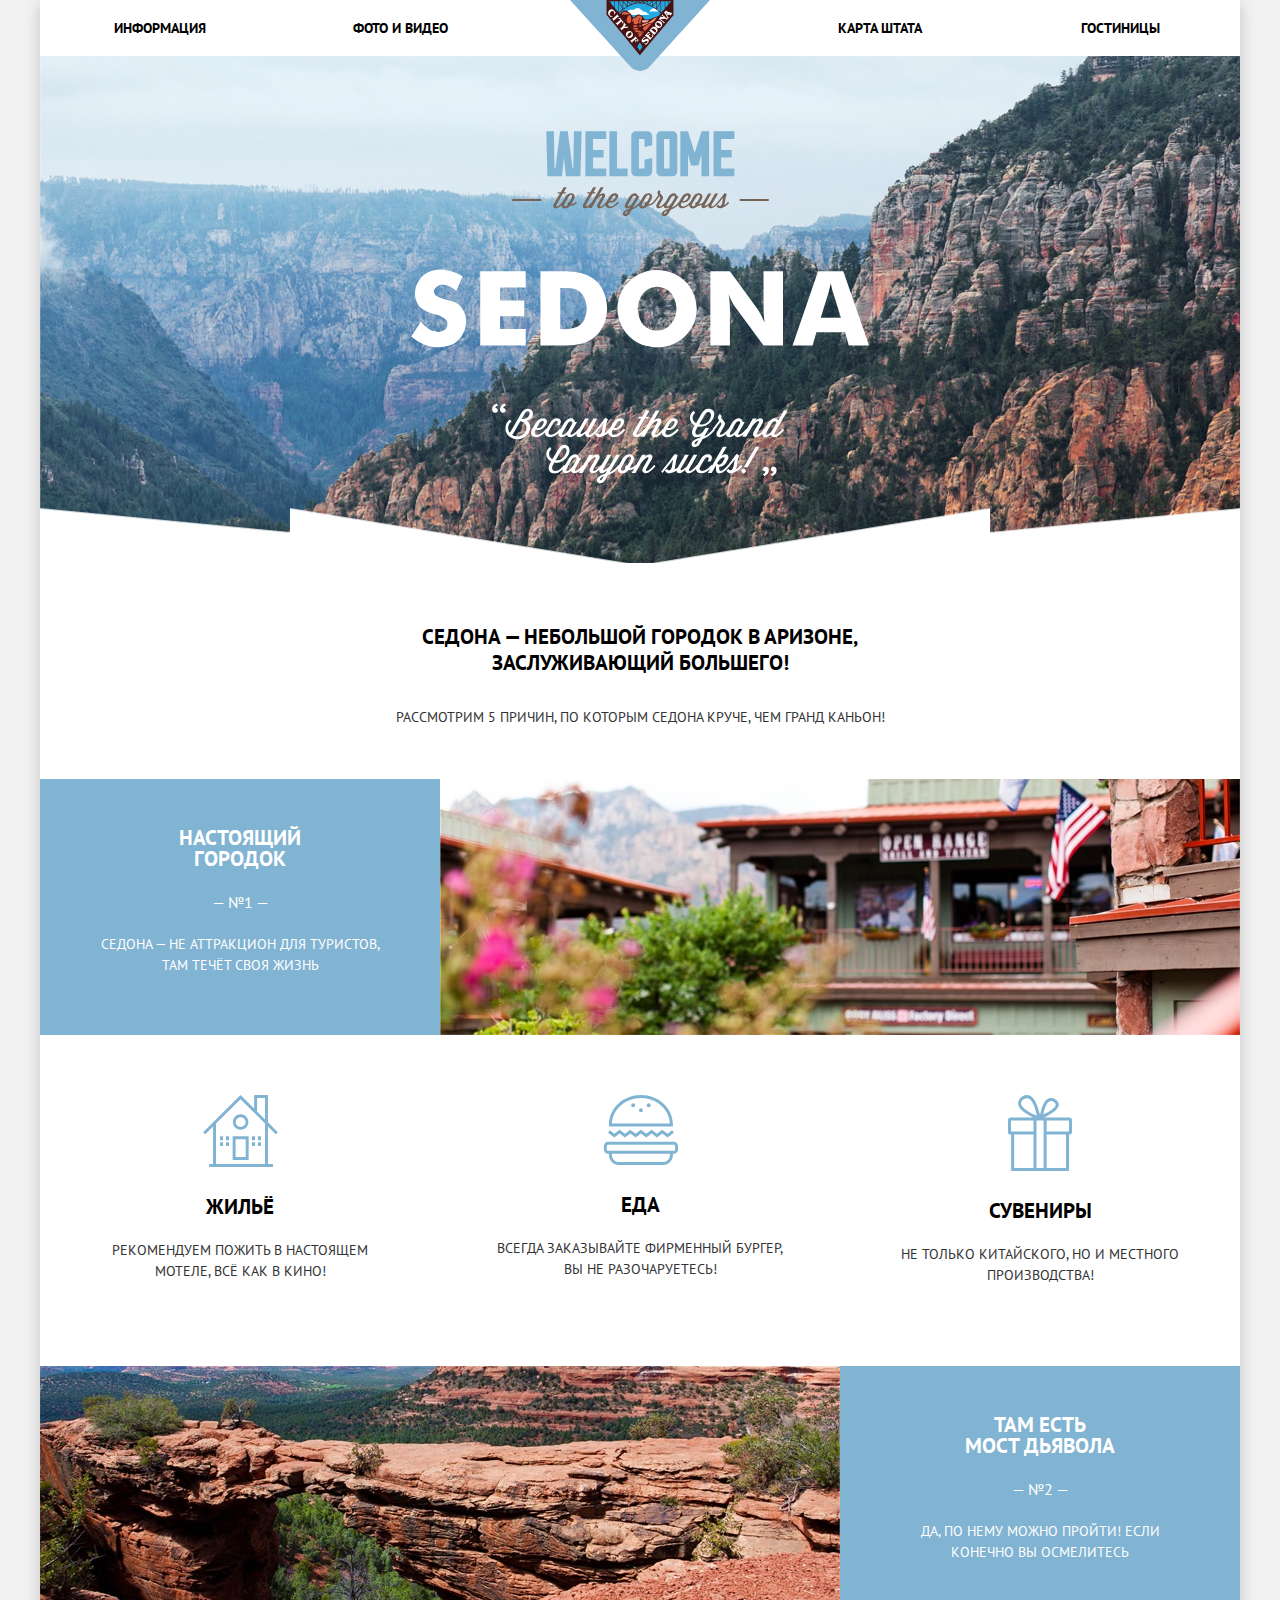
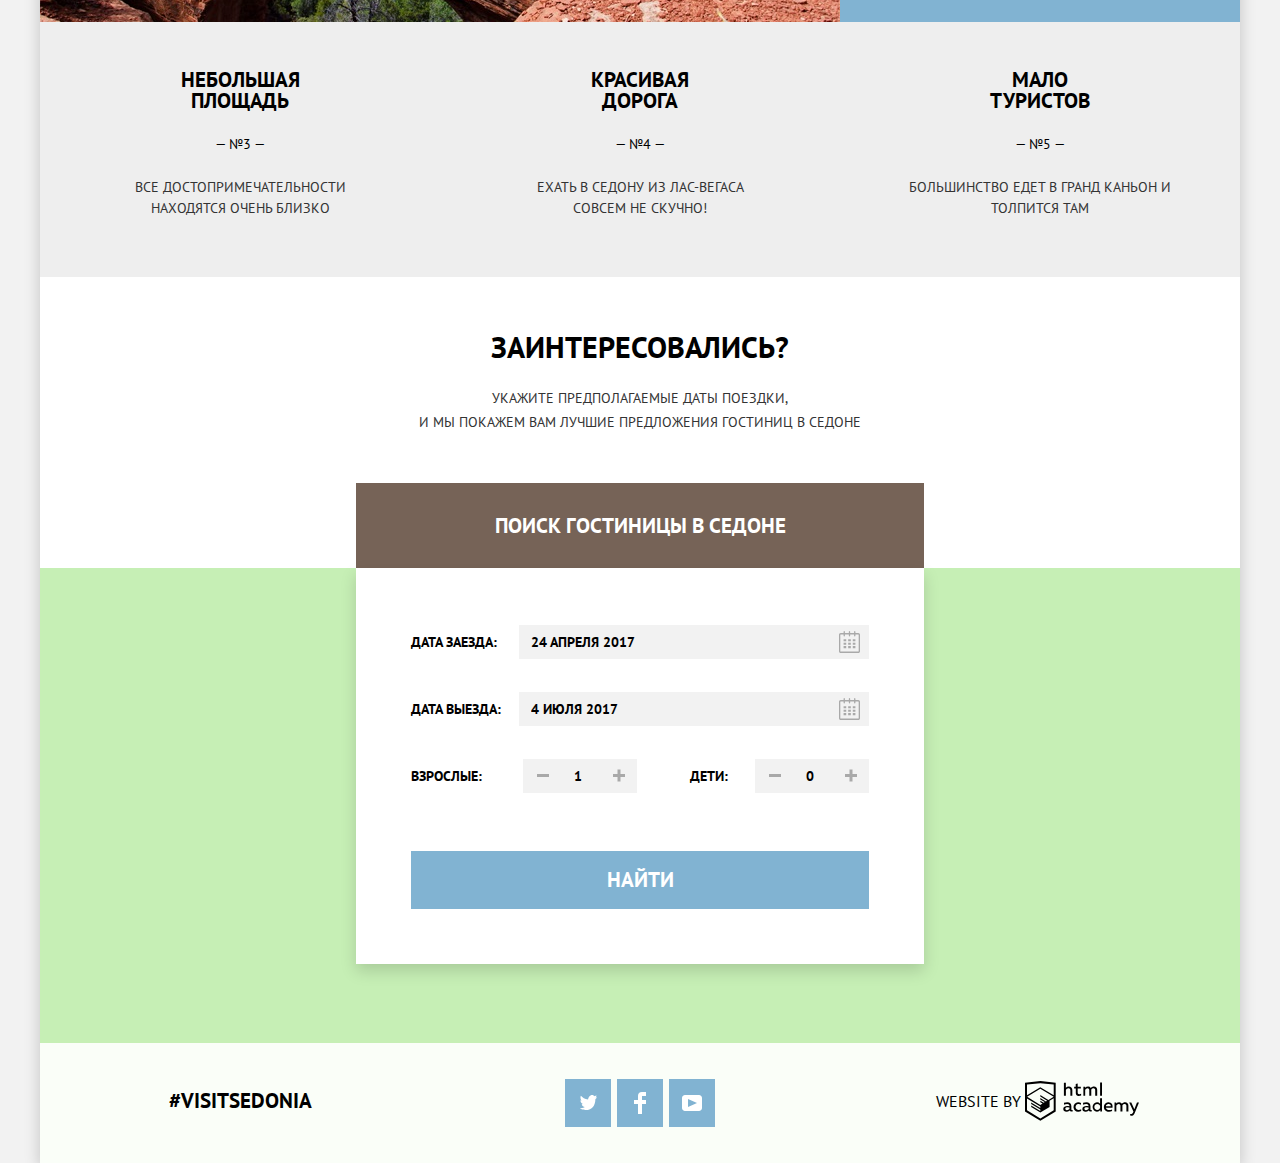
==== commit 3a575644: "Нашел ошибку. Исправил" ====
--- a/index.html
+++ b/index.html
@@ -140,7 +140,7 @@
         </div>
 
 
-        <div class="elect-date-wrapper"><div class="persons-mature">
+        <div class="select-date-wrapper"><div class="persons-mature">
           <label for="mature" class="search-data">Взрослые:</label>
           <button class="button-plus" type="button" value="2">Добавить</button>
           <input id="mature" type="number" name="mature" min="1" step="1" value="1">
